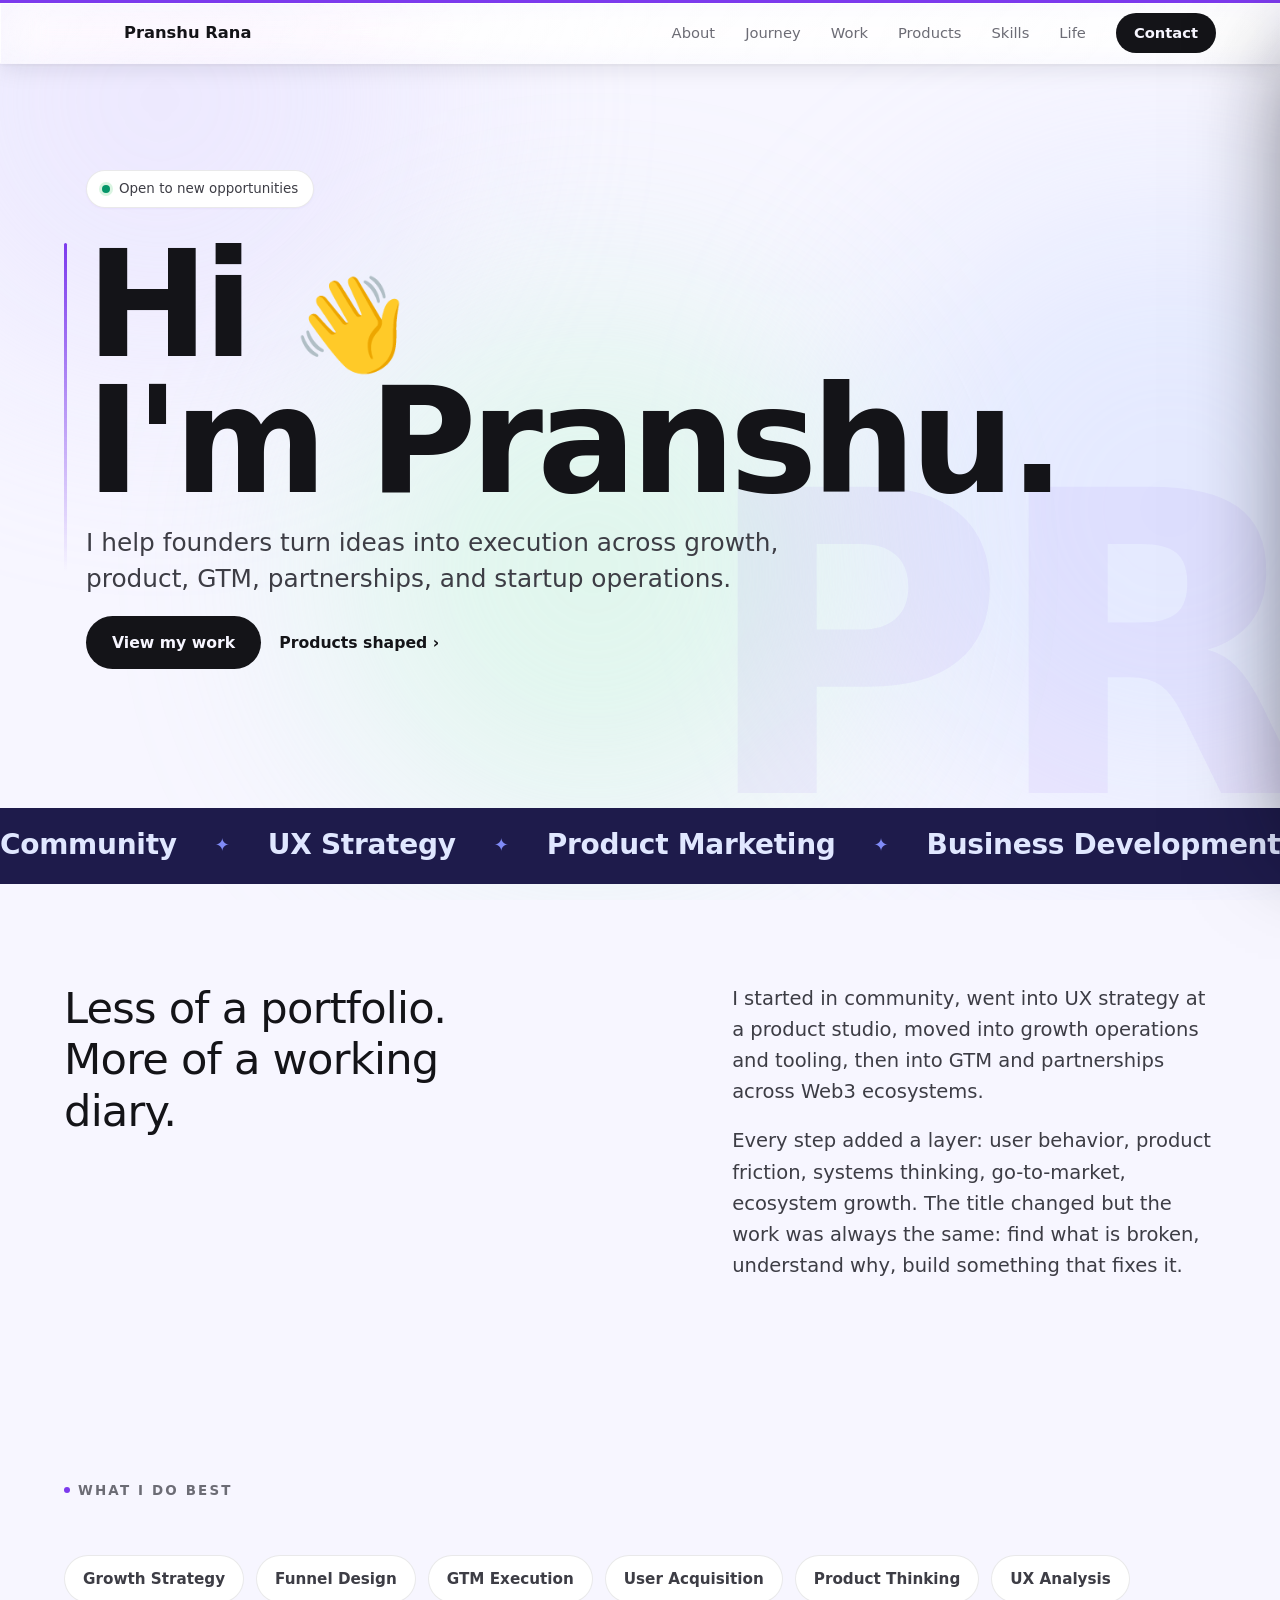
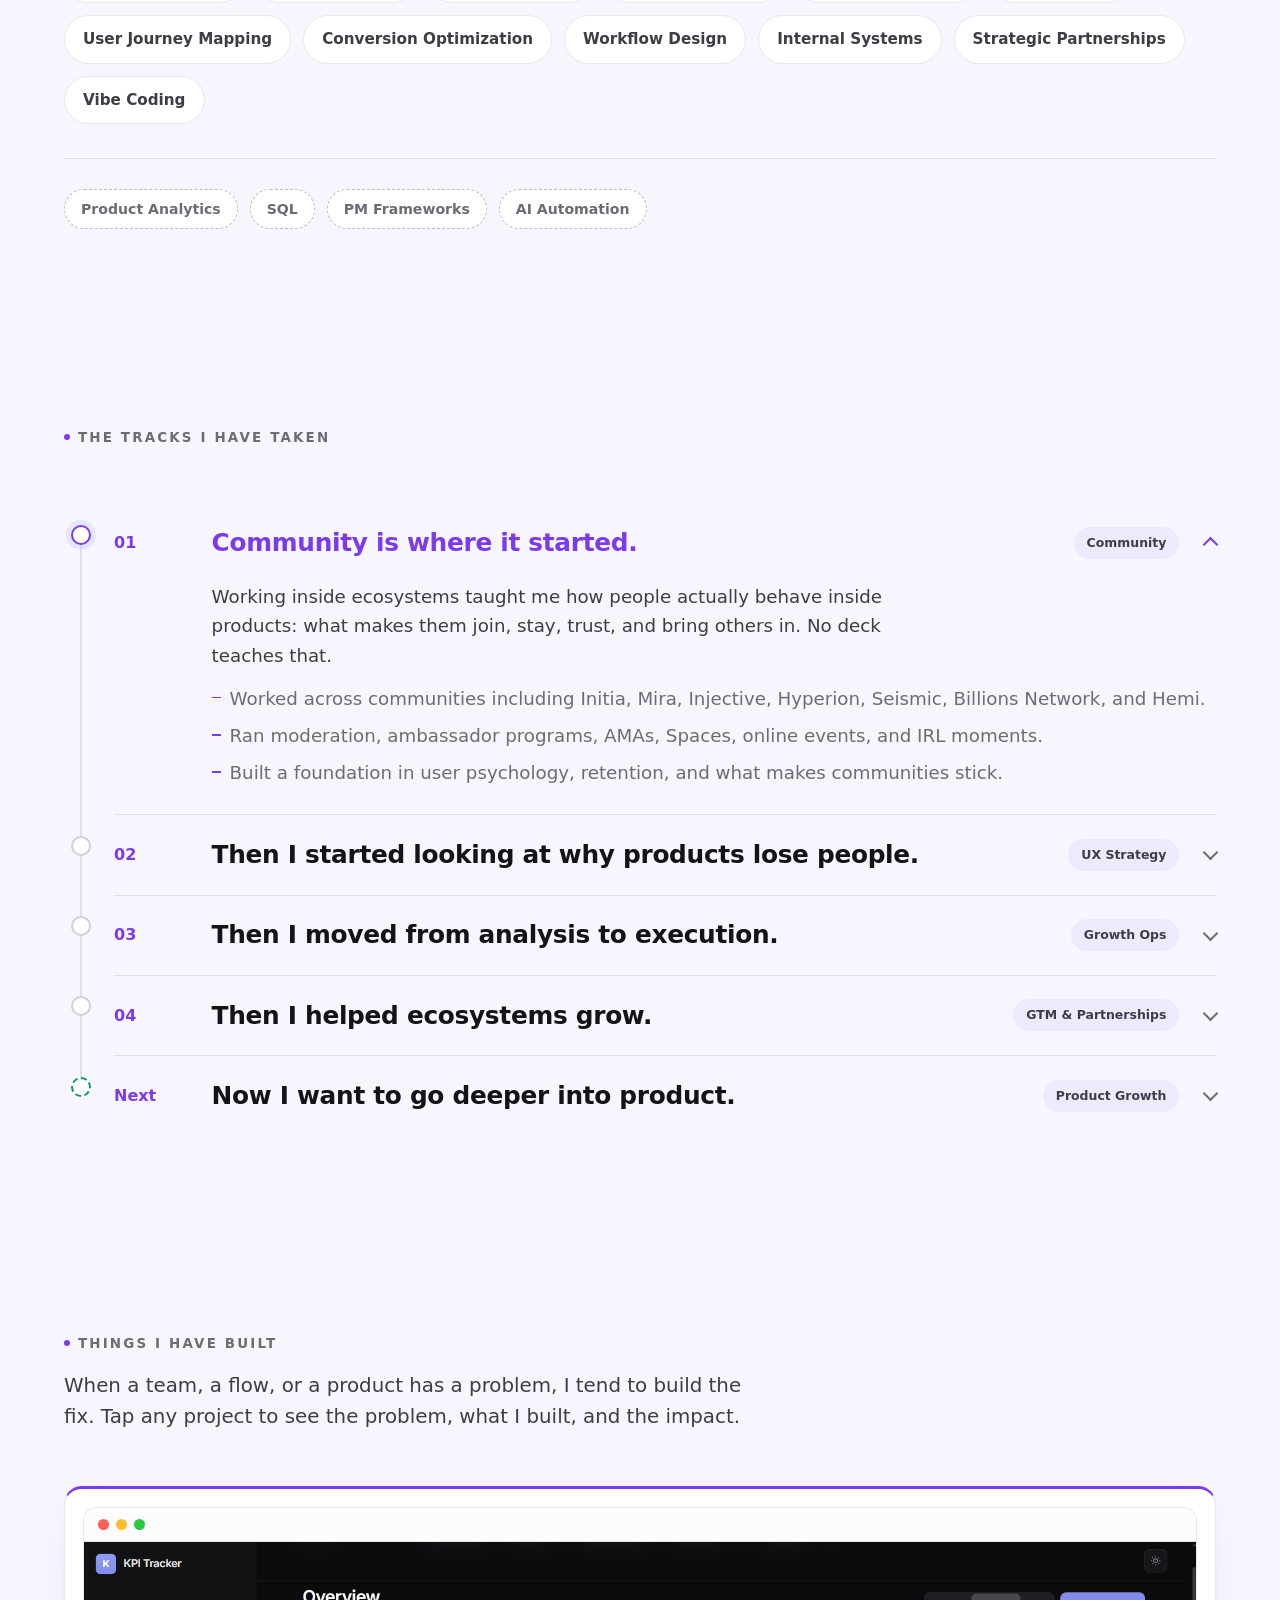
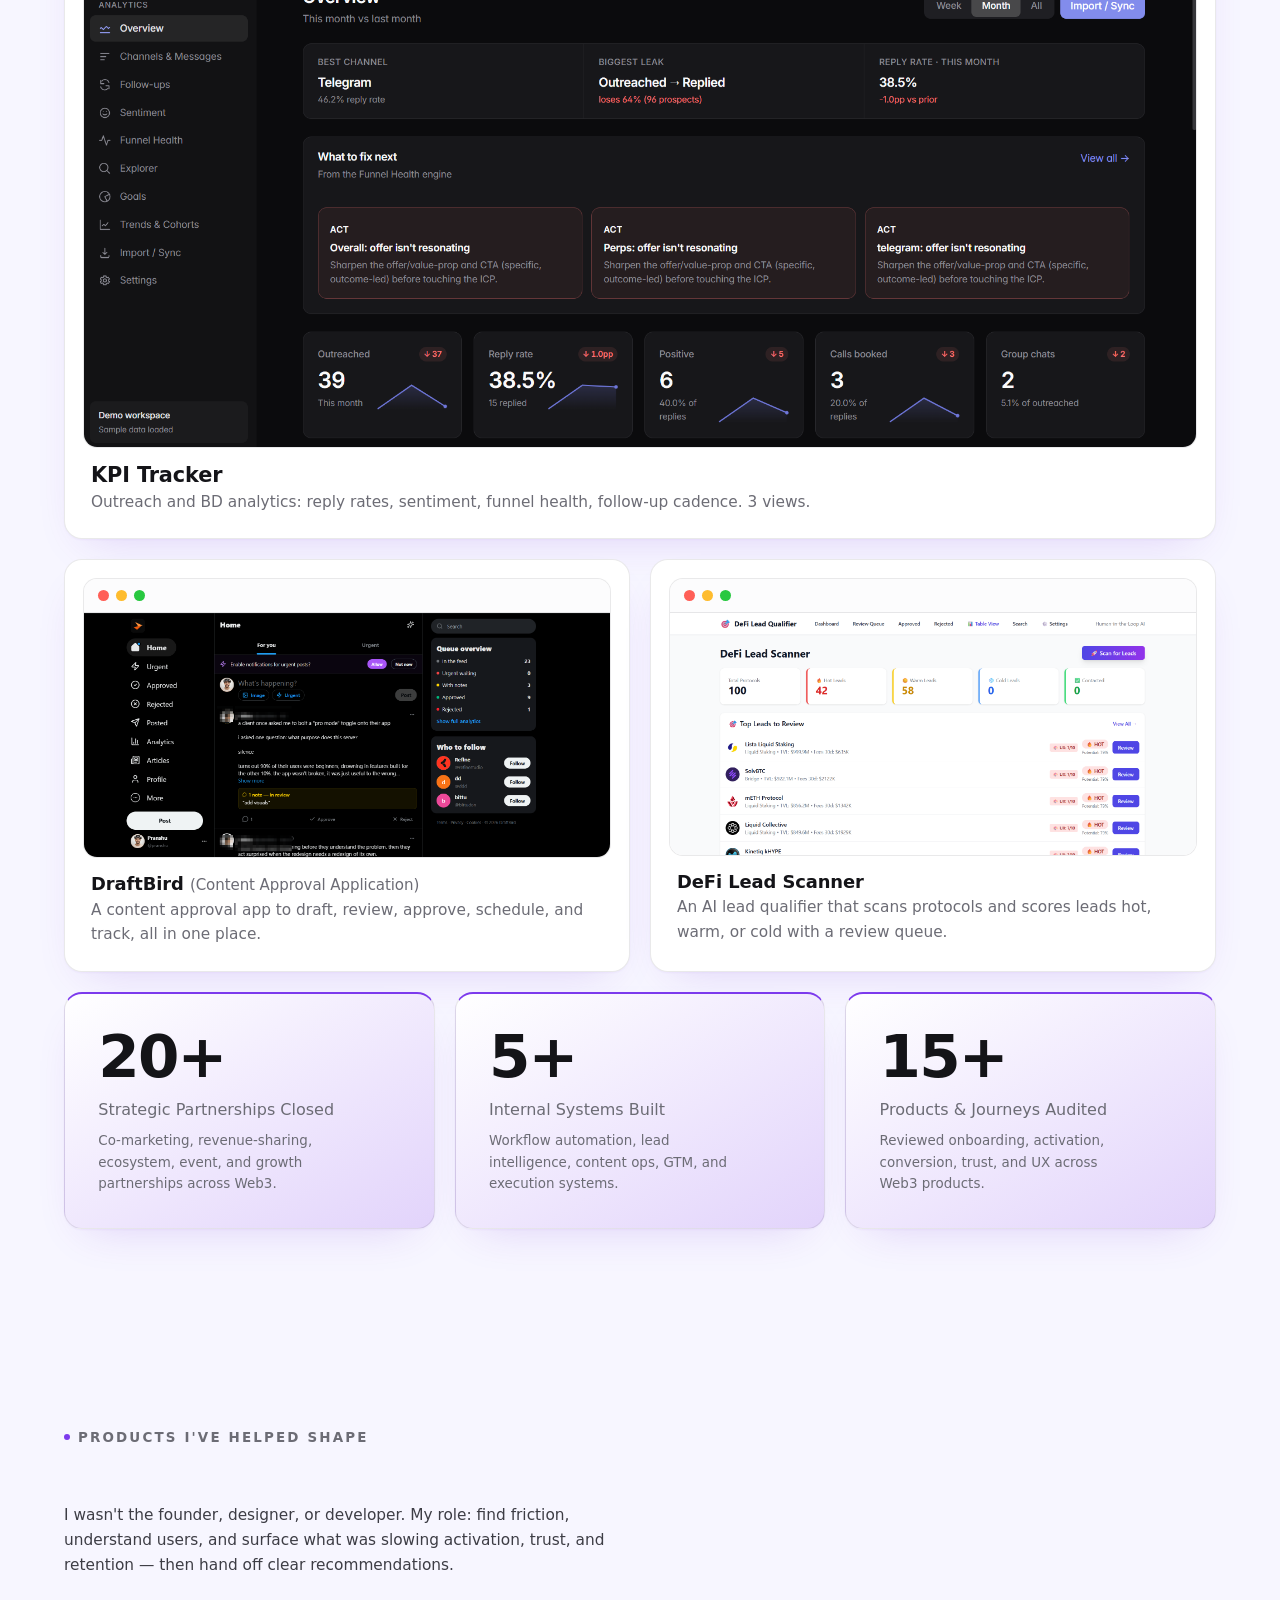
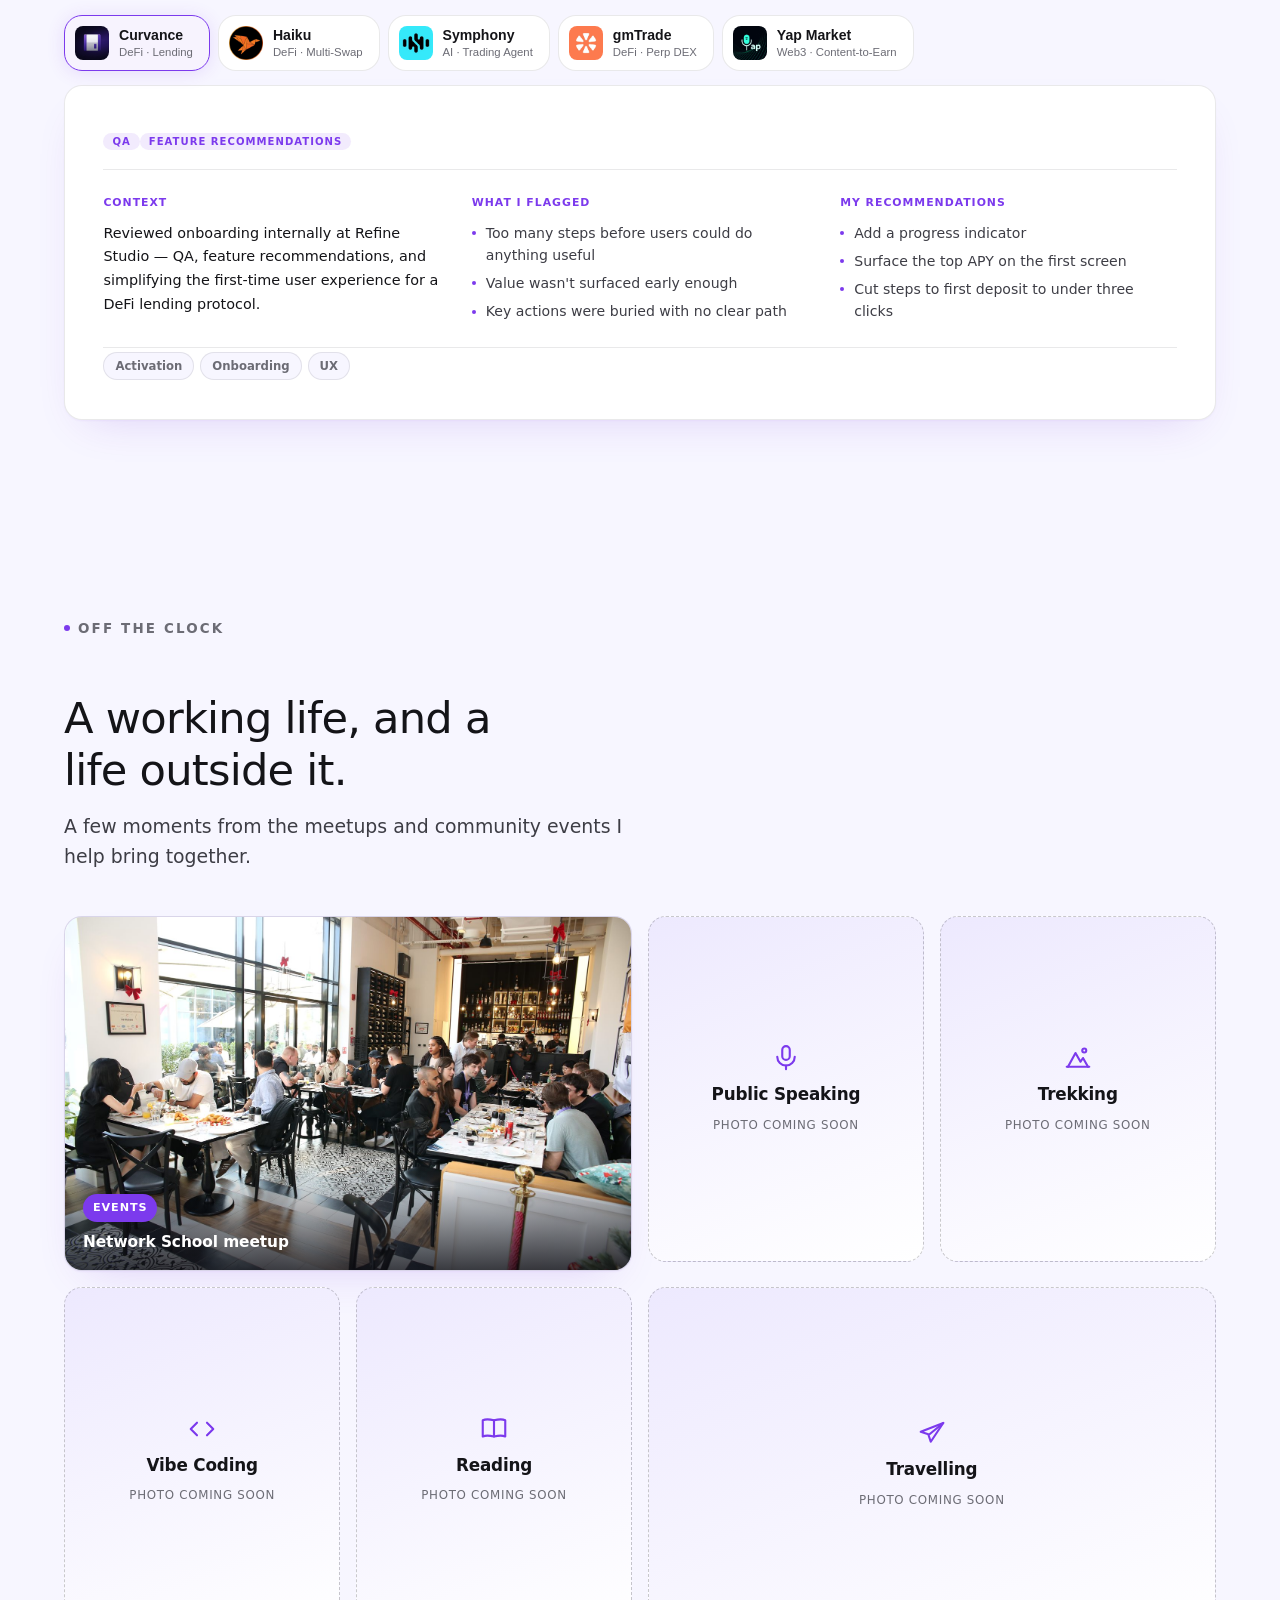
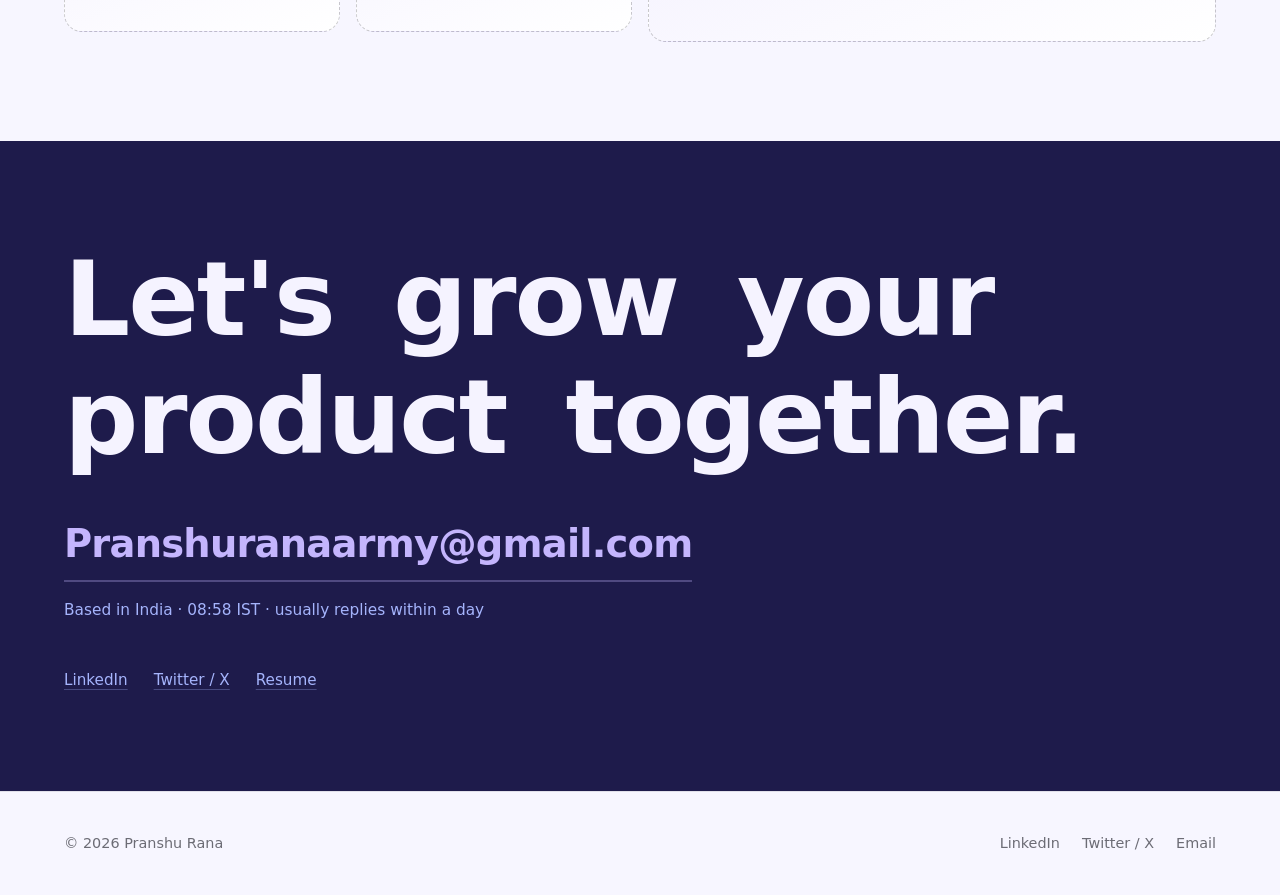
==== index.html @ e207841c "Mobile accordion + dark theme default + hero alignment fix - Single-scroll page: all sections (skill" ====
<!doctype html>
<html lang="en" data-theme="sonnet">
  <head>
    <meta charset="UTF-8" />
    <meta name="viewport" content="width=device-width, initial-scale=1.0" />
    <title>Pranshu Rana · Growth, Product & GTM</title>
    <meta
      name="description"
      content="A working diary of Pranshu Rana, across community, UX strategy, product marketing, business development, partnerships, growth operations, and product growth."
    />

    <!-- browser-tab icon (logo monogram) -->
    <link rel="icon" type="image/svg+xml" href="favicon.svg" />
    <link rel="apple-touch-icon" href="favicon.svg" />

    <!-- link / social preview -->
    <meta property="og:type" content="website" />
    <meta property="og:title" content="Pranshu Rana · Growth, Product & GTM" />
    <meta
      property="og:description"
      content="I help Web3 ecosystems and founders grow through community, partnerships, business development, and content."
    />
    <meta property="og:image" content="og.png" />
    <meta name="twitter:card" content="summary_large_image" />
    <meta name="twitter:title" content="Pranshu Rana · Growth, Product & GTM" />
    <meta
      name="twitter:description"
      content="Growth, product and GTM. Community, partnerships, business development, and content."
    />
    <meta name="twitter:image" content="og.png" />

    <link
      href="https://api.fontshare.com/v2/css?f[]=clash-display@600,700&f[]=satoshi@400,500,700&display=swap"
      rel="stylesheet"
    />
    <link rel="stylesheet" href="styles.css" />
  </head>
  <body>

    <div class="bg" aria-hidden="true">
      <span class="bg__blob bg__blob--1"></span>
      <span class="bg__blob bg__blob--2"></span>
      <span class="bg__blob bg__blob--3"></span>
    </div>

    <header class="nav" id="nav">
      <div class="wrap nav__inner">
        <a href="#top" class="nav__brand">Pranshu Rana</a>
        <nav class="nav__links">
          <a href="javascript:void(0)" id="aboutOpen" class="nav__about">About</a>
          <a href="#journey">Journey</a>
          <a href="#work">Work</a>
          <a href="#products">Products</a>
          <a href="#skills">Skills</a>
          <a href="#life">Life</a>
          <a href="#contact" class="nav__cta">Contact</a>
        </nav>
      </div>
    </header>

    <main id="top">
      <!-- first screen: hero + role marquee, sized so the marquee lands on the
           bottom edge of the viewport; it scrolls up with the page after that -->
      <div class="firstview">
        <section class="hero">
        <!-- Full-bleed banner: starts under the nav and fades out before the
             headline so "Hi / I'm Pranshu." sits clean on the page.
             Swap the src for your own (images/banner.jpg). -->
        <div class="hero__banner reveal">
          <img
            src="minimal_style_landscape_design_1407.jpg"
            alt=""
            onerror="this.style.display='none'"
          />
        </div>

        <div class="wrap hero__body">
          <div class="hero__main">
            <span class="status hero__status"
              ><span class="status__dot"></span>Open to new opportunities</span
            >
            <h1 class="hero__title">
              Hi <span class="wave" aria-hidden="true">&#128075;</span><br />I'm<span
                class="hero__name"
                >Pranshu.</span
              >
            </h1>
            <p class="hero__lead">
              I help founders turn ideas into execution across growth, product,
              GTM, partnerships, and startup operations.
            </p>
            <div class="hero__cta">
              <a href="#work" class="btn">View my work</a>
              <a href="#products" class="link">Products shaped ›</a>
            </div>
          </div>
        </div>
      </section>

      <div class="marquee" aria-hidden="true">
        <div class="marquee__track">
          <span>Community</span><b>✦</b><span>UX Strategy</span><b>✦</b><span>Product Marketing</span><b>✦</b><span>Business Development</span><b>✦</b><span>Partnerships</span><b>✦</b><span>Growth Ops</span><b>✦</b><span>Product Growth</span><b>✦</b>
          <span>Community</span><b>✦</b><span>UX Strategy</span><b>✦</b><span>Product Marketing</span><b>✦</b><span>Business Development</span><b>✦</b><span>Partnerships</span><b>✦</b><span>Growth Ops</span><b>✦</b><span>Product Growth</span><b>✦</b>
        </div>
      </div>
      </div>
      <!-- /firstview -->

      <section class="section">
        <div class="wrap about">
          <h2 class="about__big">Less of a portfolio. More of a working diary.</h2>
          <div class="about__text">
            <p>
              I started in community, went into UX strategy at a product
              studio, moved into growth operations and tooling, then into GTM
              and partnerships across Web3 ecosystems.
            </p>
            <p>
              Every step added a layer: user behavior, product friction,
              systems thinking, go-to-market, ecosystem growth. The title
              changed but the work was always the same: find what is broken,
              understand why, build something that fixes it.
            </p>
          </div>
        </div>
      </section>

      <section class="section mob-accordion" id="skills">
        <div class="wrap">
          <div class="mob-accordion__head">
            <p class="sec-title">What I do best</p>
            <span class="mob-chev" aria-hidden="true">+</span>
          </div>
          <div class="mob-accordion__body">
            <div class="cap__body">
              <ul class="chips-row">
                <li>Growth Strategy</li><li>Funnel Design</li><li>GTM Execution</li>
                <li>User Acquisition</li><li>Product Thinking</li><li>UX Analysis</li>
                <li>User Journey Mapping</li><li>Conversion Optimization</li>
                <li>Workflow Design</li><li>Internal Systems</li>
                <li>Strategic Partnerships</li><li>Vibe Coding</li>
              </ul>
              <div class="logos" aria-label="Currently learning">
                <span>Product Analytics</span><span>SQL</span>
                <span>PM Frameworks</span><span>AI Automation</span>
              </div>
            </div>
          </div>
        </div>
      </section>

      <section class="section mob-accordion" id="journey">
        <div class="wrap">
          <div class="mob-accordion__head">
            <p class="sec-title">The tracks I have taken</p>
            <span class="mob-chev" aria-hidden="true">+</span>
          </div>
          <div class="mob-accordion__body">
            <div class="roadmap">
              <details class="track" open>
                <summary class="track__head">
                  <span class="track__era">01</span>
                  <span class="track__title">Community is where it started.</span>
                  <span class="track__tag">Community</span>
                  <span class="track__chev" aria-hidden="true"></span>
                </summary>
                <div class="track__detail">
                  <p>Working inside ecosystems taught me how people actually behave inside products: what makes them join, stay, trust, and bring others in. No deck teaches that.</p>
                  <ul>
                    <li>Worked across communities including Initia, Mira, Injective, Hyperion, Seismic, Billions Network, and Hemi.</li>
                    <li>Ran moderation, ambassador programs, AMAs, Spaces, online events, and IRL moments.</li>
                    <li>Built a foundation in user psychology, retention, and what makes communities stick.</li>
                  </ul>
                </div>
              </details>
              <details class="track">
                <summary class="track__head">
                  <span class="track__era">02</span>
                  <span class="track__title">Then I started looking at why products lose people.</span>
                  <span class="track__tag">UX Strategy</span>
                  <span class="track__chev" aria-hidden="true"></span>
                </summary>
                <div class="track__detail">
                  <p>At Refine Studio, I worked as a UX Strategist embedded in client products. My job was to find the invisible friction that slows growth before anyone names it.</p>
                  <ul>
                    <li>Ran UX audits, user journey analysis, onboarding reviews, and conversion path analysis across client products.</li>
                    <li>Projects included Curvance, Haiku, Symphony, and gmTrade.</li>
                    <li>Delivered feature recommendations, flow improvements, and activation fixes grounded in user behavior, not assumptions.</li>
                  </ul>
                </div>
              </details>
              <details class="track">
                <summary class="track__head">
                  <span class="track__era">03</span>
                  <span class="track__title">Then I moved from analysis to execution.</span>
                  <span class="track__tag">Growth Ops</span>
                  <span class="track__chev" aria-hidden="true"></span>
                </summary>
                <div class="track__detail">
                  <p>I transitioned into a Growth Operator role at Refine Studio, working directly with founders to build systems and move faster.</p>
                  <ul>
                    <li>Built GTM strategies, sales funnels, workflow systems, and internal tooling for multiple products.</li>
                    <li>Built a Content Approval Platform that reduced founder content review from daily to roughly weekly.</li>
                    <li>Built an AI Lead Scouting Tool that reduced manual research effort by 70 to 80%.</li>
                  </ul>
                </div>
              </details>
              <details class="track">
                <summary class="track__head">
                  <span class="track__era">04</span>
                  <span class="track__title">Then I helped ecosystems grow.</span>
                  <span class="track__tag">GTM &amp; Partnerships</span>
                  <span class="track__chev" aria-hidden="true"></span>
                </summary>
                <div class="track__detail">
                  <p>At Yap Market, I worked across partnerships, GTM, campaigns, and ecosystem growth, sitting between the strategy and the teams executing it.</p>
                  <ul>
                    <li>Closed 15+ strategic partnerships and organized a Network School collaboration in Dubai.</li>
                    <li>Supported Hemi Network, Income RWA, EmbueFi on GTM, launch positioning, and acquisition strategy.</li>
                  </ul>
                </div>
              </details>
              <details class="track track--next">
                <summary class="track__head">
                  <span class="track__era">Next</span>
                  <span class="track__title">Now I want to go deeper into product.</span>
                  <span class="track__tag">Product Growth</span>
                  <span class="track__chev" aria-hidden="true"></span>
                </summary>
                <div class="track__detail">
                  <p>The through-line across every role has been the same: find the problem, understand the user, build the fix, measure what moved. That is product thinking. I have been doing it without the title.</p>
                  <ul>
                    <li>Looking for a product growth, product marketing, or startup operator role where execution depth matters more than job title history.</li>
                    <li>Currently sharpening product analytics, SQL, PM frameworks, and AI-powered automation.</li>
                  </ul>
                </div>
              </details>
            </div>
          </div>
        </div>
      </section>

      <section class="section mob-accordion" id="work">
        <div class="wrap">
          <div class="mob-accordion__head">
            <p class="sec-title">Things I have built</p>
            <span class="mob-chev" aria-hidden="true">+</span>
          </div>
          <div class="mob-accordion__body">
            <p class="work-intro">When a team, a flow, or a product has a problem, I tend to build the fix. Tap any project to see the problem, what I built, and the impact.</p>
            <div class="bento">
              <article class="tile tile--feature js-proj"
                data-tag="Analytics"
                data-title="KPI Tracker, outreach and BD analytics"
                data-problem="BD was spread across Telegram, X, email, and calls with no single source of truth, so the team could not tell which channels were working or where deals were quietly leaking."
                data-build="I built a dashboard that pulls outreach, reply rates, sentiment, funnel health, and a follow-up cadence calendar into one place, split across Overview, Follow-ups, and Channels & Messages."
                data-impact="The team could open it and instantly see the best channel, the biggest leak in the funnel, and exactly who to follow up with that day. It turned guesswork into clear decisions."
                data-imgs="KPI%20Tracker.png|KPI%20Page%202.png|KPI%20Page%203.png">
                <div class="window"><div class="window__bar"><i></i><i></i><i></i></div>
                  <div class="window__shot"><img src="KPI%20Tracker.png" alt="KPI Tracker dashboard" loading="lazy" /></div>
                </div>
                <div class="tile__cap"><h3>KPI Tracker</h3><p>Outreach and BD analytics: reply rates, sentiment, funnel health, follow-up cadence. 3 views.</p></div>
              </article>
              <article class="tile tile--proj js-proj"
                data-tag="Content Ops"
                data-title="DraftBird (Content Approval Application)"
                data-problem="Content kept shipping late. Every post needed a founder's sign-off, and approvals were scattered across DMs and spreadsheets, so things slipped through the cracks."
                data-build="I built a content approval app that brings drafting, urgent flags, review, approvals, scheduling, and analytics into one shared queue."
                data-impact="Getting content reviewed, aligned, and synced dropped from an hour-plus daily to roughly an hour a week. Same approvals, a fraction of the time."
                data-imgs="draftbird.png">
                <div class="window"><div class="window__bar"><i></i><i></i><i></i></div>
                  <div class="window__shot"><img src="draftbird.png" alt="DraftBird content approval application" loading="lazy" /></div>
                </div>
                <div class="tile__cap"><h3>DraftBird <span class="proj__note">(Content Approval Application)</span></h3><p>A content approval app to draft, review, approve, schedule, and track, all in one place.</p></div>
              </article>
              <article class="tile tile--proj js-proj"
                data-tag="AI Tooling"
                data-title="DeFi Lead Scanner, an AI lead qualifier"
                data-problem="Qualifying which protocols to approach took the team hours of manual research every week, and a lot of outreach still went to poor-fit leads."
                data-build="I built a human-in-the-loop AI tool that scans DeFi protocols and scores each lead hot, warm, or cold by TVL, fees, and fit, then routes them to a review queue where a person makes the final call."
                data-impact="Manual research work dropped by about 70 to 80%, and overall daily outreach effort came down by around 30%. The team stopped digging and spent its time only on leads that actually fit."
                data-imgs="Lead%20Scaner.png">
                <div class="window"><div class="window__bar"><i></i><i></i><i></i></div>
                  <div class="window__shot"><img src="Lead%20Scaner.png" alt="DeFi Lead Scanner" loading="lazy" /></div>
                </div>
                <div class="tile__cap"><h3>DeFi Lead Scanner</h3><p>An AI lead qualifier that scans protocols and scores leads hot, warm, or cold with a review queue.</p></div>
              </article>
              <article class="tile tile--stat">
                <span class="tile__num">20+</span><span class="tile__label">Strategic Partnerships Closed</span>
                <span class="tile__desc">Co-marketing, revenue-sharing, ecosystem, event, and growth partnerships across Web3.</span>
              </article>
              <article class="tile tile--stat">
                <span class="tile__num">5+</span><span class="tile__label">Internal Systems Built</span>
                <span class="tile__desc">Workflow automation, lead intelligence, content ops, GTM, and execution systems.</span>
              </article>
              <article class="tile tile--stat">
                <span class="tile__num">15+</span><span class="tile__label">Products &amp; Journeys Audited</span>
                <span class="tile__desc">Reviewed onboarding, activation, conversion, trust, and UX across Web3 products.</span>
              </article>
            </div>
          </div>
        </div>
      </section>

      <section class="section mob-accordion" id="products">
        <div class="wrap">
          <div class="mob-accordion__head">
            <p class="sec-title">Products I've helped shape</p>
            <span class="mob-chev" aria-hidden="true">+</span>
          </div>
          <div class="mob-accordion__body">
            <p class="prod-hd__sub">I wasn't the founder, designer, or developer. My role: find friction, understand users, and surface what was slowing activation, trust, and retention — then hand off clear recommendations.</p>
            <div class="prod-tabs" id="prod-tabs">
              <button class="prod-tab is-active" type="button" data-idx="0"><img class="prod-tab__logo" src="images/logo-curvance.jpg" alt=""><div class="prod-tab__info"><span class="prod-tab__name">Curvance</span><span class="prod-tab__cat">DeFi · Lending</span></div></button>
              <button class="prod-tab" type="button" data-idx="1"><img class="prod-tab__logo" src="images/logo-haiku.jpg" alt=""><div class="prod-tab__info"><span class="prod-tab__name">Haiku</span><span class="prod-tab__cat">DeFi · Multi-Swap</span></div></button>
              <button class="prod-tab" type="button" data-idx="2"><img class="prod-tab__logo" src="images/logo-symphony.jpg" alt=""><div class="prod-tab__info"><span class="prod-tab__name">Symphony</span><span class="prod-tab__cat">AI · Trading Agent</span></div></button>
              <button class="prod-tab" type="button" data-idx="3"><img class="prod-tab__logo" src="images/logo-gmtrade.jpg" alt=""><div class="prod-tab__info"><span class="prod-tab__name">gmTrade</span><span class="prod-tab__cat">DeFi · Perp DEX</span></div></button>
              <button class="prod-tab" type="button" data-idx="4"><img class="prod-tab__logo" src="images/logo-yap.jpg" alt=""><div class="prod-tab__info"><span class="prod-tab__name">Yap Market</span><span class="prod-tab__cat">Web3 · Content-to-Earn</span></div></button>
            </div>
            <div class="prod-body" id="prod-body">
              <div class="prod-panel is-active" data-idx="0">
                <div class="prod-panel__hd"><div class="prod-roles"><span class="proj-role">QA</span><span class="proj-role">Feature Recommendations</span></div></div>
                <div class="prod-cols">
                  <div class="exp-blk"><span class="exp-blk__label">Context</span><p class="exp-blk__text">Reviewed onboarding internally at Refine Studio — QA, feature recommendations, and simplifying the first-time user experience for a DeFi lending protocol.</p></div>
                  <div class="exp-blk"><span class="exp-blk__label">What I flagged</span><ul class="exp-blk__list"><li>Too many steps before users could do anything useful</li><li>Value wasn't surfaced early enough</li><li>Key actions were buried with no clear path</li></ul></div>
                  <div class="exp-blk"><span class="exp-blk__label">My Recommendations</span><ul class="exp-blk__list"><li>Add a progress indicator</li><li>Surface the top APY on the first screen</li><li>Cut steps to first deposit to under three clicks</li></ul></div>
                </div>
                <div class="exp-focus"><span class="exp-tag">Activation</span><span class="exp-tag">Onboarding</span><span class="exp-tag">UX</span></div>
              </div>
              <div class="prod-panel" data-idx="1">
                <div class="prod-panel__hd"><div class="prod-roles"><span class="proj-role">UX Strategy</span><span class="proj-role">Usability Review</span></div></div>
                <div class="prod-cols">
                  <div class="exp-blk"><span class="exp-blk__label">Context</span><p class="exp-blk__text">Reviewed the multi-asset swap interface — focused on the first-use experience and where new users were getting lost.</p></div>
                  <div class="exp-blk"><span class="exp-blk__label">What I flagged</span><ul class="exp-blk__list"><li>No obvious starting point — interface assumed familiarity users didn't have</li><li>Users had to figure out the UX pattern before seeing any value</li></ul></div>
                  <div class="exp-blk"><span class="exp-blk__label">My Recommendations</span><ul class="exp-blk__list"><li>A "Start your first swap" guided wizard for first-timers</li><li>Show expected output before users confirm</li><li>Surface 3–5 popular trading pairs upfront</li></ul></div>
                </div>
                <div class="exp-focus"><span class="exp-tag">First-Use UX</span><span class="exp-tag">Education</span><span class="exp-tag">Activation</span></div>
              </div>
              <div class="prod-panel" data-idx="2">
                <div class="prod-panel__hd"><div class="prod-roles"><span class="proj-role">Trust Design</span><span class="proj-role">Product Strategy</span></div></div>
                <div class="prod-cols">
                  <div class="exp-blk"><span class="exp-blk__label">Context</span><p class="exp-blk__text">Reviewed trust signals for an AI agent that autonomously trades on your behalf — a product where trust is the entire conversion problem.</p></div>
                  <div class="exp-blk"><span class="exp-blk__label">What I flagged</span><ul class="exp-blk__list"><li>Users had zero visibility into what the AI was doing or why</li><li>No way to audit past decisions</li></ul></div>
                  <div class="exp-blk"><span class="exp-blk__label">My Recommendations</span><ul class="exp-blk__list"><li>Add a decision log with a one-line "why" per trade</li><li>Let users set a risk cap visibly</li><li>Show live position rationale in plain language</li></ul></div>
                </div>
                <div class="exp-focus"><span class="exp-tag">Trust</span><span class="exp-tag">AI Products</span><span class="exp-tag">Transparency</span></div>
              </div>
              <div class="prod-panel" data-idx="3">
                <div class="prod-panel__hd"><div class="prod-roles"><span class="proj-role">UX Benchmarking</span><span class="proj-role">Mobile UX</span></div></div>
                <div class="prod-cols">
                  <div class="exp-blk"><span class="exp-blk__label">Context</span><p class="exp-blk__text">Benchmarked their perpetual DEX against dYdX and Hyperliquid — identifying where the experience gap was largest.</p></div>
                  <div class="exp-blk"><span class="exp-blk__label">What I flagged</span><ul class="exp-blk__list"><li>Experience gaps vs. dYdX and Hyperliquid were easy to spot</li><li>Mobile friction points top competitors had already solved</li></ul></div>
                  <div class="exp-blk"><span class="exp-blk__label">My Recommendations</span><ul class="exp-blk__list"><li>Reduce open-position flow to two taps on mobile</li><li>Add a quick-close button on the position card</li></ul></div>
                </div>
                <div class="exp-focus"><span class="exp-tag">Trading UX</span><span class="exp-tag">Mobile UX</span><span class="exp-tag">Benchmarking</span></div>
              </div>
              <div class="prod-panel" data-idx="4">
                <div class="prod-panel__hd"><div class="prod-roles"><span class="proj-role">Product Growth</span><span class="proj-role">Onboarding Strategy</span></div></div>
                <div class="prod-cols">
                  <div class="exp-blk"><span class="exp-blk__label">Context</span><p class="exp-blk__text">Worked inside the platform on growth and onboarding strategy — focused on activation, retention, and making the earn loop clear enough to drive repeat participation.</p></div>
                  <div class="exp-blk"><span class="exp-blk__label">What I flagged</span><ul class="exp-blk__list"><li>Core value loop wasn't clear on first visit</li><li>Active campaigns were buried, first participation required too much effort</li></ul></div>
                  <div class="exp-blk"><span class="exp-blk__label">My Recommendations</span><ul class="exp-blk__list"><li>A guided "your first campaign" flow in under 2 minutes</li><li>Surface active campaigns on the home screen</li><li>Add a streak mechanic to create a reason to return</li></ul></div>
                </div>
                <div class="exp-focus"><span class="exp-tag">Onboarding</span><span class="exp-tag">Activation</span><span class="exp-tag">Retention</span></div>
              </div>
            </div>
          </div>
        </div>
      </section>

      <!-- skills moved above journey — see earlier in file -->

      <section class="section mob-accordion" id="life">
        <div class="wrap">
          <div class="mob-accordion__head">
            <p class="sec-title">Off the clock</p>
            <span class="mob-chev" aria-hidden="true">+</span>
          </div>
          <div class="mob-accordion__body">
          <div class="life">
            <h2 class="life__head">A working life, and a life outside it.</h2>
            <p class="life__sub">
              A few moments from the meetups and community events I help bring
              together.
            </p>
          </div>
          <div class="gallery">

            <figure
              class="gcard gcard--wide"
              data-tag="Events"
              data-title="Network School community meetup"
              data-desc="A Network School Breakpoint Week meetup I helped bring together, from sorting the venue and the run of show to making sure the room actually buzzed."
              data-imgs="images/life-venue.jpg|images/life-ns.jpg|images/life-cap.jpg"
            >
              <img
                src="images/life-venue.jpg"
                alt="Network School community meetup"
                loading="lazy"
              />
              <figcaption>
                <span class="gcard__tag">Events</span>Network School meetup
              </figcaption>
            </figure>

            <figure class="gcard gcard--ph" aria-label="Public speaking, photo coming soon">
              <div class="ph">
                <svg class="ph__icon" viewBox="0 0 24 24" fill="none" stroke="currentColor" stroke-width="1.7" stroke-linecap="round" stroke-linejoin="round" aria-hidden="true">
                  <rect x="9" y="2.5" width="6" height="11" rx="3" />
                  <path d="M5 11a7 7 0 0 0 14 0" />
                  <path d="M12 18v3" />
                </svg>
                <span class="ph__label">Public Speaking</span>
                <span class="ph__hint">Photo coming soon</span>
              </div>
            </figure>

            <figure class="gcard gcard--ph" aria-label="Trekking, photo coming soon">
              <div class="ph">
                <svg class="ph__icon" viewBox="0 0 24 24" fill="none" stroke="currentColor" stroke-width="1.7" stroke-linecap="round" stroke-linejoin="round" aria-hidden="true">
                  <path d="M3 19h18" />
                  <path d="M4 19l6-11 4 7 2-3 4 7" />
                  <circle cx="17" cy="6" r="1.6" />
                </svg>
                <span class="ph__label">Trekking</span>
                <span class="ph__hint">Photo coming soon</span>
              </div>
            </figure>

            <figure class="gcard gcard--ph" aria-label="Vibe coding, photo coming soon">
              <div class="ph">
                <svg class="ph__icon" viewBox="0 0 24 24" fill="none" stroke="currentColor" stroke-width="1.7" stroke-linecap="round" stroke-linejoin="round" aria-hidden="true">
                  <path d="M8 7l-5 5 5 5" />
                  <path d="M16 7l5 5-5 5" />
                </svg>
                <span class="ph__label">Vibe Coding</span>
                <span class="ph__hint">Photo coming soon</span>
              </div>
            </figure>

            <figure class="gcard gcard--ph" aria-label="Reading, photo coming soon">
              <div class="ph">
                <svg class="ph__icon" viewBox="0 0 24 24" fill="none" stroke="currentColor" stroke-width="1.7" stroke-linecap="round" stroke-linejoin="round" aria-hidden="true">
                  <path d="M3 5s3-1.4 9 0c6-1.4 9 0 9 0v13s-3-1.4-9 0c-6-1.4-9 0-9 0z" />
                  <path d="M12 5v13" />
                </svg>
                <span class="ph__label">Reading</span>
                <span class="ph__hint">Photo coming soon</span>
              </div>
            </figure>

            <figure class="gcard gcard--wide gcard--ph" aria-label="Travelling, photo coming soon">
              <div class="ph">
                <svg class="ph__icon" viewBox="0 0 24 24" fill="none" stroke="currentColor" stroke-width="1.7" stroke-linecap="round" stroke-linejoin="round" aria-hidden="true">
                  <path d="M21 4L3 11l6 2 2 6z" />
                  <path d="M21 4l-11 9" />
                </svg>
                <span class="ph__label">Travelling</span>
                <span class="ph__hint">Photo coming soon</span>
              </div>
            </figure>
          </div>
          </div><!-- /mob-accordion__body -->
        </div>
      </section>

      <!-- Lightbox popup for the gallery -->
      <div class="lightbox" id="lightbox" aria-hidden="true">
        <div class="lightbox__backdrop" id="lightboxBackdrop"></div>
        <div
          class="lightbox__panel"
          role="dialog"
          aria-modal="true"
          aria-labelledby="lbTitle"
        >
          <button class="lightbox__close" id="lightboxClose" aria-label="Close">
            Close ×
          </button>
          <div class="lightbox__media"><img id="lbImg" src="" alt="" /></div>
          <div class="lightbox__body">
            <span class="lightbox__tag" id="lbTag"></span>
            <h3 class="lightbox__title" id="lbTitle"></h3>
            <div class="lightbox__sections" id="lbSections"></div>
            <p class="lightbox__desc" id="lbDesc"></p>
            <div class="lightbox__thumbs" id="lbThumbs"></div>
          </div>
        </div>
      </div>

      <section class="section contact" id="contact">
        <div class="wrap contact__inner">
          <h2 class="contact__title">Let's grow your<br />product together.</h2>
          <a href="mailto:Pranshuranaarmy@gmail.com" class="contact__mail"
            >Pranshuranaarmy@gmail.com</a
          >
          <p class="contact__tz">
            Based in India · <span id="clockTimeFoot">--:--</span> IST · usually
            replies within a day
          </p>
          <div class="contact__links">
            <a
              href="https://www.linkedin.com/in/pranshu-rana-795a961b2/"
              target="_blank"
              rel="noopener"
              >LinkedIn</a
            >
            <a href="https://x.com/pranshu_rana_" target="_blank" rel="noopener"
              >Twitter / X</a
            >
            <a href="#" target="_blank" rel="noopener">Resume</a>
          </div>
        </div>
      </section>
    </main>

    <footer class="foot">
      <div class="wrap foot__inner">
        <span>© 2026 Pranshu Rana</span>
        <nav class="foot__links">
          <a
            href="https://www.linkedin.com/in/pranshu-rana-795a961b2/"
            target="_blank"
            rel="noopener"
            >LinkedIn</a
          >
          <a href="https://x.com/pranshu_rana_" target="_blank" rel="noopener"
            >Twitter / X</a
          >
          <a href="mailto:Pranshuranaarmy@gmail.com">Email</a>
        </nav>
      </div>
    </footer>

    <div class="sheet-backdrop" id="sheetBackdrop"></div>
    <aside class="sheet" id="aboutSheet" aria-hidden="true" aria-label="About Pranshu">
      <button class="sheet__close" id="sheetClose">Close ×</button>
      <div class="sheet__inner">
        <div class="sheet__avatar" aria-hidden="true">PR</div>
        <p class="eyebrow">Outside the work</p>
        <h2 class="sheet__title">What keeps me moving.</h2>
        <p class="sheet__lead">
          I like building things, meeting interesting people, and learning how
          products grow in the real world, not just in decks.
        </p>
        <div class="sheet__grid">
          <div class="sheet__block">
            <h4>Outdoors</h4>
            <p>Trekking, running, traveling, and finding places that make the world feel bigger.</p>
          </div>
          <div class="sheet__block">
            <h4>Curiosity</h4>
            <p>Exploring new technologies, especially AI systems and the way they change how people build.</p>
          </div>
          <div class="sheet__block">
            <h4>Currently learning</h4>
            <p>Product analytics, SQL, product management frameworks, and AI-powered automation systems.</p>
          </div>
        </div>
      </div>
    </aside>

    <!-- Mobile floating pill nav -->
    <nav class="mob-nav" id="mobNav" aria-label="Site navigation">
      <a href="#top" class="mob-nav__item" data-target="top">
        <svg viewBox="0 0 24 24" aria-hidden="true"><path d="M3 9l9-7 9 7v11a2 2 0 0 1-2 2H5a2 2 0 0 1-2-2z"/><polyline points="9 22 9 12 15 12 15 22"/></svg>
        <span>Home</span>
      </a>
      <a href="#work" class="mob-nav__item" data-target="work">
        <svg viewBox="0 0 24 24" aria-hidden="true"><rect x="2" y="7" width="20" height="14" rx="2" ry="2"/><path d="M16 21V5a2 2 0 0 0-2-2h-4a2 2 0 0 0-2 2v16"/></svg>
        <span>Work</span>
      </a>
      <a href="#products" class="mob-nav__item" data-target="products">
        <svg viewBox="0 0 24 24" aria-hidden="true"><polygon points="12 2 15.09 8.26 22 9.27 17 14.14 18.18 21.02 12 17.77 5.82 21.02 7 14.14 2 9.27 8.91 8.26 12 2"/></svg>
        <span>Products</span>
      </a>
      <a href="#skills" class="mob-nav__item" data-target="skills">
        <svg viewBox="0 0 24 24" aria-hidden="true"><polygon points="13 2 3 14 12 14 11 22 21 10 12 10 13 2"/></svg>
        <span>Skills</span>
      </a>
      <a href="#contact" class="mob-nav__item" data-target="contact">
        <svg viewBox="0 0 24 24" aria-hidden="true"><path d="M4 4h16c1.1 0 2 .9 2 2v12c0 1.1-.9 2-2 2H4c-1.1 0-2-.9-2-2V6c0-1.1.9-2 2-2z"/><polyline points="22,6 12,13 2,6"/></svg>
        <span>Contact</span>
      </a>
    </nav>

    <script src="script.js"></script>
  </body>
</html>
---- styles.css ----
/* ============================================================
   Tokens  —  full-bleed, premium type, real spacing
   ============================================================ */
*,
*::before,
*::after {
  box-sizing: border-box;
  margin: 0;
  padding: 0;
}

:root {
  --bg: #fbfbfc;
  --card: #ffffff;
  --ink: #141418;
  --soft: #3d3d45;
  --muted: #6c6c75;
  --line: rgba(20, 20, 30, 0.09);
  --shadow: 0 2px 4px rgba(16, 16, 30, 0.04),
    0 28px 60px -30px rgba(16, 16, 30, 0.26);

  /* themeable accents + surfaces */
  --accent: #5b7cfa;
  --accent-2: #2fbf5b;
  --chip-bg: #f1f1f5;
  --btn-bg: var(--ink);
  --btn-ink: var(--bg);
  --stat-bg: linear-gradient(
    160deg,
    var(--card),
    color-mix(in srgb, var(--card) 84%, var(--accent))
  );
  --card-blur: 0px; /* >0 in glass / scenery themes */
  --bg-image: none; /* set in scenery themes */
  --bg-tint: transparent; /* readability veil over --bg-image */

  /* shape language — themes reshape the whole site, not just recolor it */
  --radius: 24px; /* cards / tiles */
  --radius-sm: 14px; /* windows, small surfaces */
  --radius-pill: 980px; /* buttons, chips, status */
  --border-w: 1px; /* surface border weight */

  --display: "Clash Display", "Satoshi", system-ui, sans-serif;
  --sans: "Satoshi", -apple-system, "Inter", system-ui, sans-serif;

  --wrap: 1320px;
  --pad: clamp(24px, 5vw, 64px);
  --nav-h: 52px; /* sticky nav height; used to size the first screen */
}

/* first screen = hero + marquee, sized so the role strip lands on the bottom
   edge of the viewport on load, then scrolls away with the page */
.firstview {
  display: flex;
  flex-direction: column;
  /* leave a little breathing room below the marquee so its bottom line shows */
  min-height: calc(100svh - var(--nav-h) - 28px);
}
.firstview .marquee {
  margin-top: auto; /* role strip sits on the bottom edge of the first screen */
}
.firstview .hero {
  flex: 1 0 auto; /* hero fills the space above the marquee */
}

html {
  scroll-behavior: smooth;
}

body {
  position: relative;
  background: var(--bg);
  color: var(--ink);
  font-family: var(--sans);
  font-size: clamp(1.02rem, 0.98rem + 0.2vw, 1.15rem);
  line-height: 1.6;
  -webkit-font-smoothing: antialiased;
  text-rendering: optimizeLegibility;
}

h1,
h2,
h3 {
  font-family: var(--display);
  font-weight: 600;
  letter-spacing: -0.025em;
  line-height: 1.06;
}

a {
  color: inherit;
  text-decoration: none;
}

section {
  scroll-margin-top: 80px;
}

/* faded background wash */
.bg {
  position: fixed;
  inset: 0;
  z-index: 0;
  overflow: hidden;
  pointer-events: none;
}
.bg__blob {
  position: absolute;
  border-radius: 50%;
  filter: blur(110px);
  opacity: 0.38;
}
.bg__blob--1 {
  width: 560px;
  height: 560px;
  background: #ffd6c2;
  top: -180px;
  left: -120px;
}
.bg__blob--2 {
  width: 620px;
  height: 620px;
  background: #c9dbff;
  top: 22%;
  right: -200px;
}
.bg__blob--3 {
  width: 520px;
  height: 520px;
  background: #d9f6e3;
  bottom: 8%;
  left: 26%;
}

.nav,
main,
.foot {
  position: relative;
  z-index: 1;
}

.wrap {
  width: 100%;
  max-width: var(--wrap);
  margin-inline: auto;
  padding-inline: var(--pad);
}

.section {
  padding-block: clamp(72px, 11vh, 160px);
}

.sec-title {
  font-family: var(--sans);
  font-size: 0.84rem;
  font-weight: 600;
  letter-spacing: 0.16em;
  text-transform: uppercase;
  color: var(--muted);
  margin-bottom: clamp(40px, 6vh, 64px);
}

/* ============================================================
   Nav
   ============================================================ */
.nav {
  position: sticky;
  top: 0;
  z-index: 50;
  overflow: hidden;

  /* 2. Translucent gradient background — brighter at top-left, thinner at bottom-right */
  background: linear-gradient(
    135deg,
    rgba(255, 255, 255, 0.18) 0%,
    rgba(255, 255, 255, 0.06) 100%
  );

  /* 1. Backdrop blur 20px — distorts content behind without going opaque */
  backdrop-filter: blur(20px) saturate(180%) brightness(1.06);
  -webkit-backdrop-filter: blur(20px) saturate(180%) brightness(1.06);

  /* 3. Bottom border acts as the lower specular edge */
  border-bottom: 1px solid rgba(255, 255, 255, 0.22);

  /* 4. Layered shadows:
        – soft deep outer for floating depth
        – crisp white inset top-left corner mimics thick glass catching light
        – gentle inner glow fills the glass body */
  box-shadow:
    0 4px 24px rgba(16, 16, 30, 0.10),
    0 1px 4px  rgba(16, 16, 30, 0.06),
    inset 1px  1px 0   rgba(255, 255, 255, 0.82),
    inset -1px -1px 0  rgba(255, 255, 255, 0.10),
    inset 0 1px 22px   rgba(255, 255, 255, 0.13);

  transition: background 0.3s ease, box-shadow 0.3s ease, border-color 0.3s ease;
}

/* 5. Fluid sheen — organic light sweep that makes it feel poured, not flat */
.nav::before {
  content: '';
  position: absolute;
  inset: 0;
  background: linear-gradient(
    108deg,
    rgba(255, 255, 255, 0.26) 0%,
    rgba(255, 255, 255, 0.10) 28%,
    transparent 52%,
    rgba(255, 255, 255, 0.05) 82%,
    transparent 100%
  );
  pointer-events: none;
  z-index: 0;
}

.nav__inner {
  position: relative;
  z-index: 1;
}

.nav.is-scrolled {
  background: linear-gradient(
    135deg,
    rgba(255, 255, 255, 0.22) 0%,
    rgba(255, 255, 255, 0.09) 100%
  );
  border-bottom-color: rgba(255, 255, 255, 0.26);
  box-shadow:
    0 6px 32px rgba(16, 16, 30, 0.12),
    0 1px 4px  rgba(16, 16, 30, 0.08),
    inset 1px  1px 0   rgba(255, 255, 255, 0.88),
    inset -1px -1px 0  rgba(255, 255, 255, 0.12),
    inset 0 1px 22px   rgba(255, 255, 255, 0.16);
}
.nav__inner {
  display: flex;
  align-items: center;
  justify-content: space-between;
  padding-block: 10px;
  /* clear the TEMPORARY top-left theme button so it never covers the brand;
     remove this padding-left once the theme switcher is gone */
  padding-left: 124px;
}
.nav__brand {
  font-weight: 600;
  font-size: 1.02rem;
  margin-right: auto; /* push meta + links to the right */
}
.nav__links {
  display: none;
  align-items: center;
  gap: 30px;
  font-size: 0.92rem;
}
.nav__links a {
  color: var(--muted);
  transition: color 0.2s ease;
}
.nav__links a:hover {
  color: var(--ink);
}
.nav__cta {
  color: var(--btn-ink) !important;
  background: var(--btn-bg);
  padding: 8px 18px;
  border-radius: var(--radius-pill);
  font-weight: 600;
}
@media (min-width: 720px) {
  .nav__links {
    display: flex;
  }
}

/* ============================================================
   Hero
   ============================================================ */
.hero {
  padding-block: clamp(26px, 4vh, 52px) clamp(28px, 4.5vh, 60px);
}
.hero__head {
  display: flex;
  align-items: center;
  justify-content: space-between;
  gap: 16px;
  margin-bottom: clamp(8px, 1.4vh, 16px);
}
.eyebrow {
  font-size: 0.84rem;
  font-weight: 600;
  letter-spacing: 0.16em;
  text-transform: uppercase;
  color: var(--muted);
}
.status {
  display: inline-flex;
  align-items: center;
  gap: 9px;
  padding: 7px 15px;
  background: var(--card);
  border: var(--border-w) solid var(--line);
  border-radius: var(--radius-pill);
  font-size: 0.84rem;
  color: var(--soft);
  box-shadow: var(--shadow);
}
.status__dot {
  width: 8px;
  height: 8px;
  border-radius: 50%;
  background: var(--accent-2);
  box-shadow: 0 0 0 3px rgba(47, 191, 91, 0.18);
}
.hero__title {
  font-weight: 700;
  font-size: clamp(3.2rem, 9.5vw, 8rem);
  line-height: 0.92;
  letter-spacing: -0.04em;
}
.hero__row {
  display: grid;
  grid-template-columns: 1fr;
  gap: 22px;
  margin-top: clamp(16px, 2.4vh, 30px);
}
.hero__lead {
  color: var(--soft);
  font-size: clamp(1.15rem, 1rem + 0.7vw, 1.55rem);
  line-height: 1.42;
  max-width: 42ch;
}
.hero__cta {
  display: flex;
  flex-wrap: wrap;
  align-items: center;
  gap: 22px;
}
@media (min-width: 880px) {
  .hero__row {
    grid-template-columns: 1fr auto;
    align-items: end;
    gap: 48px;
  }
}

.btn {
  background: var(--btn-bg);
  color: var(--btn-ink);
  padding: 15px 30px;
  border-radius: var(--radius-pill);
  font-weight: 600;
  font-size: 1rem;
  white-space: nowrap;
  transition:
    transform 0.16s ease,
    opacity 0.2s ease,
    box-shadow 0.2s ease;
}
.btn:hover {
  transform: translateY(-2px);
  opacity: 0.96;
  box-shadow: 0 12px 28px -12px color-mix(in srgb, var(--btn-bg) 70%, transparent);
}
.btn:active {
  transform: translateY(0) scale(0.98);
}
.link {
  color: var(--ink);
  font-weight: 600;
}
.link:hover {
  text-decoration: underline;
  text-underline-offset: 4px;
}

/* ============================================================
   Marquee
   ============================================================ */
.marquee {
  overflow: hidden;
  border-block: 1px solid var(--line);
  padding-block: clamp(11px, 1.6vh, 18px);
}
.marquee__track {
  display: flex;
  align-items: center;
  gap: 38px;
  width: max-content;
  animation: marquee 30s linear infinite;
}
.marquee span {
  font-family: var(--sans);
  font-weight: 600;
  font-size: clamp(1.1rem, 0.95rem + 1.1vw, 1.75rem);
  letter-spacing: -0.01em;
  color: var(--soft);
}
.marquee b {
  color: var(--accent);
  font-size: clamp(1rem, 1.4vw, 1.5rem);
}
@keyframes marquee {
  from {
    transform: translateX(0);
  }
  to {
    transform: translateX(-50%);
  }
}
.marquee:hover .marquee__track {
  animation-play-state: paused;
}

/* ============================================================
   About
   ============================================================ */
.about {
  display: grid;
  grid-template-columns: 1fr;
  gap: 32px;
}
.about__big {
  font-family: var(--sans);
  font-weight: 500;
  font-size: clamp(1.7rem, 1.2rem + 2.2vw, 2.7rem);
  line-height: 1.2;
  letter-spacing: -0.018em;
  max-width: 18ch;
}
.about__text {
  display: grid;
  gap: 18px;
  color: var(--soft);
  font-size: clamp(1.05rem, 1rem + 0.4vw, 1.22rem);
  max-width: 48ch;
}
@media (min-width: 880px) {
  .about {
    grid-template-columns: 1.1fr 0.9fr;
    gap: clamp(48px, 6vw, 110px);
    align-items: start;
  }
}

/* ============================================================
   Journey (editorial tracks)
   ============================================================ */
/* Journey presented as a roadmap */
.roadmap {
  position: relative;
}
.roadmap::before {
  content: "";
  position: absolute;
  left: 16px;
  top: 32px;
  bottom: 40px;
  width: 2px;
  background: var(--line);
}
.track {
  position: relative;
  padding-left: 50px;
}
.track::before {
  content: "";
  position: absolute;
  left: 7px;
  top: clamp(20px, 2.4vh, 30px);
  width: 20px;
  height: 20px;
  border-radius: 50%;
  background: var(--card);
  border: 2px solid #cdd0da;
  z-index: 1;
  transition:
    border-color 0.25s ease,
    box-shadow 0.25s ease;
}
.track[open]::before {
  border-color: var(--accent);
  box-shadow: 0 0 0 5px rgba(91, 124, 250, 0.12);
}
.track--next::before {
  border-style: dashed;
  border-color: var(--accent-2);
}
.track__head {
  display: flex;
  align-items: center;
  gap: clamp(14px, 2vw, 26px);
  padding-block: clamp(16px, 2.2vh, 28px);
  cursor: pointer;
  list-style: none;
  border-top: 1px solid var(--line);
}
.track:first-child .track__head {
  border-top: none;
}
.track__head::-webkit-details-marker {
  display: none;
}
.track__era {
  flex: none;
  width: 52px;
  color: var(--muted);
  font-weight: 600;
  font-size: 0.92rem;
  font-variant-numeric: tabular-nums;
}
.track__title {
  flex: 1;
  font-family: var(--sans);
  font-weight: 600;
  font-size: clamp(1.15rem, 1.02rem + 0.7vw, 1.55rem);
  letter-spacing: -0.012em;
  color: var(--ink);
}
.track__tag {
  flex: none;
  font-size: 0.78rem;
  font-weight: 600;
  color: var(--soft);
  background: var(--chip-bg);
  border-radius: var(--radius-pill);
  padding: 6px 13px;
  white-space: nowrap;
}
.track__chev {
  flex: none;
  width: 11px;
  height: 11px;
  border-right: 2px solid var(--muted);
  border-bottom: 2px solid var(--muted);
  transform: translateY(-2px) rotate(45deg);
  transition: transform 0.3s ease;
}
.track[open] .track__chev {
  transform: translateY(2px) rotate(-135deg);
  border-color: var(--accent);
}
.track__detail {
  padding: 0 0 clamp(22px, 3vh, 34px) 0;
}
.track__detail p {
  color: var(--soft);
  max-width: 60ch;
  margin-bottom: 14px;
}
.track__detail ul {
  list-style: none;
  display: grid;
  gap: 8px;
}
.track__detail li {
  position: relative;
  padding-left: 18px;
  color: var(--muted);
}
.track__detail li::before {
  content: "";
  position: absolute;
  left: 0;
  top: 0.72em;
  width: 9px;
  height: 1.5px;
  background: var(--accent);
}
@media (min-width: 620px) {
  .track__era {
    width: 72px;
    font-size: 1rem;
  }
  .track__detail {
    padding-left: calc(72px + clamp(14px, 2vw, 26px));
  }
}
@media (max-width: 460px) {
  .track__tag {
    display: none;
  }
}

/* ============================================================
   Work (bento)
   ============================================================ */
.bento {
  display: grid;
  grid-template-columns: repeat(6, 1fr);
  gap: 20px;
}
.tile {
  background: var(--card);
  border: var(--border-w) solid var(--line);
  border-radius: var(--radius);
  box-shadow: var(--shadow);
  padding: 18px;
  overflow: hidden;
  transition:
    transform 0.2s ease,
    box-shadow 0.2s ease;
}
.tile:hover {
  transform: translateY(-4px);
  box-shadow: 0 2px 4px rgba(16, 16, 30, 0.04),
    0 36px 70px -30px rgba(16, 16, 30, 0.32);
}
.tile--feature {
  grid-column: span 6;
}
.tile--work {
  grid-column: span 2;
}
.tile--stat {
  grid-column: span 2;
  display: flex;
  flex-direction: column;
  justify-content: center;
  padding: clamp(28px, 2.6vw, 44px);
  background: var(--stat-bg);
}
.tile__cap {
  padding: 16px 8px 6px;
}
.tile__cap h3 {
  font-family: var(--sans);
  font-weight: 600;
  font-size: 1.12rem;
  letter-spacing: -0.005em;
  margin-bottom: 4px;
}
.tile--feature .tile__cap h3 {
  font-size: clamp(1.3rem, 1.6vw, 1.6rem);
}
.tile__cap p {
  color: var(--muted);
  font-size: 0.96rem;
}
.tile__num {
  font-family: var(--display);
  font-weight: 700;
  font-size: clamp(2.6rem, 1.8rem + 2.4vw, 3.8rem);
  letter-spacing: -0.03em;
  line-height: 1;
}
.tile__label {
  color: var(--muted);
  font-size: 1rem;
  margin-top: 10px;
}
.tile__desc {
  color: var(--muted);
  font-size: 0.84rem;
  line-height: 1.6;
  margin-top: 8px;
  max-width: 28ch;
}
@media (max-width: 960px) {
  .tile--work {
    grid-column: span 3;
  }
}
@media (max-width: 620px) {
  .bento {
    grid-template-columns: 1fr;
  }
  .tile--feature,
  .tile--work,
  .tile--stat {
    grid-column: auto;
  }
}

/* macOS window */
.window {
  background: #fff;
  border: var(--border-w) solid var(--line);
  border-radius: var(--radius-sm);
  overflow: hidden;
}
.window__bar {
  display: flex;
  align-items: center;
  gap: 7px;
  padding: 11px 14px;
  background: #fcfcfd;
  border-bottom: 1px solid var(--line);
}
.window__bar i {
  width: 11px;
  height: 11px;
  border-radius: 50%;
  background: #e2e2e6;
}
.window__bar i:nth-child(1) {
  background: #ff5f57;
}
.window__bar i:nth-child(2) {
  background: #febc2e;
}
.window__bar i:nth-child(3) {
  background: #28c840;
}
.window__shot {
  aspect-ratio: 16 / 10;
  background: #fff;
  overflow: hidden;
}
.tile--feature .window__shot {
  aspect-ratio: 24 / 9;
}
.mock {
  display: block;
  width: 100%;
  height: 100%;
}

/* ============================================================
   Skills
   ============================================================ */
.cap {
  display: grid;
  grid-template-columns: 1fr;
  gap: 28px;
}
.cap__title {
  margin-bottom: 0;
}
.chips-row {
  list-style: none;
  display: flex;
  flex-wrap: wrap;
  gap: 12px;
  margin-bottom: 34px;
}
.chips-row li {
  border: var(--border-w) solid var(--line);
  border-radius: var(--radius-pill);
  padding: 11px 18px;
  font-size: 0.95rem;
  font-weight: 600;
  color: var(--soft);
  background: var(--card);
}
.logos {
  display: flex;
  flex-wrap: wrap;
  align-items: center;
  gap: 10px 12px;
  padding-top: 30px;
  border-top: 1px solid var(--line);
}
.logos span {
  border: var(--border-w) dashed color-mix(in srgb, var(--ink) 28%, transparent);
  border-radius: var(--radius-pill);
  padding: 8px 16px;
  font-size: 0.88rem;
  font-weight: 600;
  color: var(--muted);
  background: var(--card);
  transition: color 0.2s ease, border-color 0.2s ease;
}
.logos span:hover {
  color: var(--ink);
  border-color: color-mix(in srgb, var(--ink) 50%, transparent);
}
@media (min-width: 860px) {
  .cap {
    grid-template-columns: 260px 1fr;
    gap: clamp(40px, 5vw, 90px);
    align-items: start;
  }
}

/* ============================================================
   Contact
   ============================================================ */
.contact__title {
  font-weight: 700;
  font-size: clamp(2.4rem, 1.6rem + 4.4vw, 5rem);
  line-height: 1.14;
  letter-spacing: -0.02em;
  word-spacing: 0.24em;
  margin-bottom: clamp(28px, 4vh, 48px);
}
.contact__mail {
  display: inline-block;
  font-family: var(--display);
  font-weight: 600;
  font-size: clamp(1.4rem, 1rem + 1.8vw, 2.4rem);
  letter-spacing: -0.02em;
  border-bottom: 2px solid var(--line);
  padding-bottom: 6px;
  transition: border-color 0.2s ease;
}
.contact__mail:hover {
  border-bottom-color: var(--ink);
}
.contact__links {
  display: flex;
  flex-wrap: wrap;
  gap: 26px;
  margin-top: clamp(34px, 5vh, 52px);
  font-size: 0.95rem;
}
.contact__links a {
  color: var(--soft);
  text-decoration: underline;
  text-underline-offset: 4px;
  text-decoration-color: var(--line);
  transition:
    color 0.2s ease,
    text-decoration-color 0.2s ease;
}
.contact__links a:hover {
  color: var(--ink);
  text-decoration-color: var(--ink);
}

/* ============================================================
   Footer
   ============================================================ */
.foot {
  border-top: 1px solid var(--line);
  padding-block: 40px;
}
.foot__inner {
  display: flex;
  flex-wrap: wrap;
  align-items: center;
  justify-content: space-between;
  gap: 16px;
  color: var(--muted);
  font-size: 0.9rem;
}
.foot__links {
  display: flex;
  gap: 22px;
}
.foot__links a {
  color: var(--muted);
  transition: color 0.2s ease;
}
.foot__links a:hover {
  color: var(--ink);
}

/* ============================================================
   About slide-over
   ============================================================ */
.sheet-backdrop {
  position: fixed;
  inset: 0;
  z-index: 90;
  background: rgba(12, 12, 18, 0.42);
  backdrop-filter: blur(2px);
  opacity: 0;
  pointer-events: none;
  transition: opacity 0.35s ease;
}
.sheet-backdrop.open {
  opacity: 1;
  pointer-events: auto;
}
.sheet {
  position: fixed;
  top: 0;
  right: 0;
  height: 100%;
  width: min(680px, 94vw);
  z-index: 100;
  display: flex;
  flex-direction: column;
  background: var(--bg);
  box-shadow: -40px 0 90px -50px rgba(10, 10, 20, 0.55);
  transform: translateX(100%);
  transition: transform 0.45s cubic-bezier(0.22, 1, 0.36, 1);
  overflow-y: auto;
  padding: clamp(26px, 3.5vw, 52px);
}
.sheet.open {
  transform: translateX(0);
}
.sheet__close {
  position: sticky;
  top: 0;
  align-self: flex-end;
  display: inline-flex;
  align-items: center;
  gap: 8px;
  background: var(--card);
  border: 1px solid var(--line);
  border-radius: var(--radius-pill);
  padding: 8px 16px;
  font: inherit;
  font-size: 0.88rem;
  font-weight: 600;
  color: var(--ink);
  cursor: pointer;
}
.sheet__inner {
  margin-top: clamp(26px, 4vh, 44px);
  max-width: 540px;
}
.sheet__avatar {
  width: 88px;
  height: 88px;
  border-radius: 50%;
  display: flex;
  align-items: center;
  justify-content: center;
  font-family: var(--display);
  font-weight: 600;
  font-size: 1.7rem;
  background: linear-gradient(150deg, #ececf2, #f7f7fa);
  border: 1px solid var(--line);
  margin-bottom: 24px;
}
.sheet__inner .eyebrow {
  margin-bottom: 14px;
}
.sheet__title {
  font-weight: 700;
  font-size: clamp(2rem, 1.4rem + 2.4vw, 3rem);
  letter-spacing: -0.03em;
  margin-bottom: 18px;
}
.sheet__lead {
  color: var(--soft);
  font-size: 1.12rem;
  margin-bottom: 32px;
}
.sheet__grid {
  display: grid;
  gap: 16px;
}
.sheet__block {
  border: var(--border-w) solid var(--line);
  border-radius: var(--radius);
  padding: 22px 24px;
  background: var(--card);
}
.sheet__block h4 {
  font-family: var(--sans);
  font-weight: 600;
  font-size: 0.78rem;
  letter-spacing: 0.1em;
  text-transform: uppercase;
  color: var(--muted);
  margin-bottom: 8px;
}
.sheet__block p {
  color: var(--soft);
}

/* ============================================================
   Scroll reveal
   ============================================================ */
.reveal {
  opacity: 0;
  transform: translateY(22px);
  transition:
    opacity 0.7s cubic-bezier(0.22, 1, 0.36, 1),
    transform 0.7s cubic-bezier(0.22, 1, 0.36, 1);
}
.reveal.in {
  opacity: 1;
  transform: none;
}
@media (prefers-reduced-motion: reduce) {
  html {
    scroll-behavior: auto;
  }
  .marquee__track {
    animation: none;
  }
  .reveal {
    opacity: 1;
    transform: none;
    transition: none;
  }
}

/* ============================================================
   Hero — slim X-style banner + profile pic, fits above the fold
   ============================================================ */
.hero {
  position: relative;
  display: flex;
  flex-direction: column;
  justify-content: center; /* no banner — centre the content in the first screen */
  padding-block: 0 clamp(14px, 2vh, 28px);
}
/* banner removed from the site (kept hidden so it can be re-enabled later) */
.hero__banner {
  display: none;
}
.hero__banner img {
  width: 100%;
  height: clamp(52px, 11vh, 132px);
  object-fit: cover;
  object-position: center 45%;
  display: block;
  -webkit-mask-image: linear-gradient(
    to bottom,
    #000 0%,
    #000 18%,
    rgba(0, 0, 0, 0.4) 58%,
    transparent 100%
  );
  mask-image: linear-gradient(
    to bottom,
    #000 0%,
    #000 18%,
    rgba(0, 0, 0, 0.4) 58%,
    transparent 100%
  );
}
/* hero layout: text column (left) + photo & buttons column (right).
   margin:auto centres the row in the space below the banner so the hero feels
   balanced instead of glued to the top; a small negative top keeps the banner
   gently washing over the headline. */
.hero__body {
  position: relative;
  z-index: 1;
  margin-top: 0;
  display: grid;
  grid-template-columns: 1fr;
  gap: clamp(16px, 3vw, 44px);
  align-items: center;
}
.hero__main {
  min-width: 0;
  display: flex;
  flex-direction: column;
  align-items: flex-start;
  gap: clamp(12px, 1.8vh, 20px);
}
.hero__status {
  margin-top: clamp(-14px, -1.8vh, -24px); /* nudge the pill up */
}
.hero__main .hero__title {
  margin-top: clamp(8px, 1.6vh, 20px); /* push the name + lead a little down */
}
@media (max-width: 600px) {
  .hero__eyebrow {
    font-size: 0.72rem;
    letter-spacing: 0.16em;
  }
}
.hero__main .hero__lead {
  margin-top: 0;
  max-width: 46ch;
}

/* buttons sit directly under the hero text */
.hero__cta {
  flex-direction: row;
  flex-wrap: wrap;
  align-items: center;
  justify-content: flex-start;
  gap: 14px 18px;
  margin-top: 4px;
}
.hero__cta .btn {
  padding: 14px 26px;
  font-size: 0.98rem;
}
.hero__cta .link {
  font-size: 0.98rem;
}
.clock {
  font-variant-numeric: tabular-nums;
}
.status__dot--blue {
  background: var(--accent);
  box-shadow: 0 0 0 3px color-mix(in srgb, var(--accent) 22%, transparent);
}
.hero__name {
  margin-left: 0.32em; /* extra breathing room after "I'm" */
  transition: color 0.3s ease;
}
.hero__title:hover .hero__name {
  color: var(--accent);
}
.wave {
  display: inline-block;
  font-size: 0.62em;
  transform-origin: 70% 75%;
  animation: wave-hand 2.6s ease-in-out infinite;
}
@keyframes wave-hand {
  0%, 60%, 100% { transform: rotate(0deg); }
  10%, 30% { transform: rotate(14deg); }
  20% { transform: rotate(-8deg); }
  40% { transform: rotate(-4deg); }
  50% { transform: rotate(10deg); }
}
@media (max-width: 719px) {
  .hero__title {
    font-size: clamp(1.55rem, 7.4vw, 2.8rem);
  }
  .hero__name {
    margin-left: 0.18em;
  }
  .hero__cta .btn {
    padding: 12px 20px;
    font-size: 0.9rem;
  }
  /* prevent the sonnet left-bar padding from pushing content off-screen */
  [data-theme="sonnet"] .hero__main,
  html[data-theme="sonnet"] .hero__main {
    padding-left: 14px;
  }
}

.contact__tz {
  color: var(--muted);
  font-size: 0.96rem;
  margin-top: 16px;
  font-variant-numeric: tabular-nums;
}

/* ============================================================
   Fun micro-animations
   ============================================================ */
.chips-row li {
  cursor: default;
  transition:
    transform 0.2s cubic-bezier(0.34, 1.56, 0.64, 1),
    border-color 0.2s ease,
    color 0.2s ease,
    background 0.2s ease;
}
.chip--fun {
  background: color-mix(in srgb, var(--accent) 12%, var(--card));
  border-color: color-mix(in srgb, var(--accent) 32%, var(--line)) !important;
  color: var(--ink);
}
.chip--fun:hover {
  transform: translateY(-3px) scale(1.06);
  animation: wiggle 0.5s ease;
}
@keyframes wiggle {
  0%, 100% { rotate: 0deg; }
  25% { rotate: -5deg; }
  75% { rotate: 5deg; }
}
.tile__num {
  display: inline-block;
  transform-origin: left center;
  transition: transform 0.3s cubic-bezier(0.34, 1.56, 0.64, 1);
}
.tile--stat:hover .tile__num {
  transform: scale(1.07);
}
.nav__brand {
  transition: color 0.2s ease;
}
.nav__brand:hover {
  color: var(--accent);
}
.link {
  transition: color 0.2s ease;
}
.link:hover {
  color: var(--accent);
}

/* glassy surfaces (driven by --card-blur; 0 by default = no-op) */
.tile,
.status,
.chips-row li,
.sheet__block {
  backdrop-filter: blur(var(--card-blur));
}

/* ============================================================
   TEMPORARY theme previewer
   ============================================================ */
.themer {
  position: fixed;
  top: 14px;
  left: 14px;
  z-index: 200;
  font-family: var(--sans);
}
.themer__btn {
  display: inline-flex;
  align-items: center;
  gap: 8px;
  background: var(--card);
  color: var(--ink);
  border: 1px solid var(--line);
  border-radius: 980px;
  padding: 9px 15px;
  font: inherit;
  font-size: 0.86rem;
  font-weight: 600;
  cursor: pointer;
  box-shadow: var(--shadow);
  transition: transform 0.18s ease;
}
.themer__btn:hover {
  transform: translateY(-2px);
}
.themer__swatch {
  width: 15px;
  height: 15px;
  border-radius: 50%;
  background: conic-gradient(#5b7cfa, #2fbf5b, #e0658a, #c08a5b, #5b7cfa);
}
.themer__panel {
  position: absolute;
  top: calc(100% + 10px);
  left: 0;
  width: min(200px, 86vw);
  background: var(--card);
  border: 1px solid var(--line);
  border-radius: 18px;
  box-shadow: var(--shadow);
  padding: 14px;
  opacity: 0;
  transform: translateY(-8px) scale(0.98);
  transform-origin: top left;
  pointer-events: none;
  transition:
    opacity 0.2s ease,
    transform 0.2s ease;
}
.themer.open .themer__panel {
  opacity: 1;
  transform: none;
  pointer-events: auto;
}
.themer__hint {
  font-size: 0.7rem;
  letter-spacing: 0.08em;
  text-transform: uppercase;
  color: var(--muted);
  margin-bottom: 10px;
}
.themer__grid {
  display: grid;
  grid-template-columns: 1fr;
  gap: 6px;
}
.swatch {
  display: flex;
  align-items: center;
  gap: 9px;
  background: transparent;
  border: 1px solid var(--line);
  border-radius: 12px;
  padding: 8px 10px;
  font: inherit;
  font-size: 0.82rem;
  font-weight: 600;
  color: var(--ink);
  cursor: pointer;
  text-align: left;
  transition:
    border-color 0.15s ease,
    transform 0.15s ease,
    background 0.15s ease;
}
.swatch:hover {
  border-color: var(--accent);
  transform: translateY(-2px);
}
.swatch i {
  width: 18px;
  height: 18px;
  border-radius: 6px;
  flex: none;
  background: linear-gradient(135deg, var(--a) 50%, var(--b) 50%);
  border: 1px solid rgba(0, 0, 0, 0.14);
}
.swatch.is-active {
  border-color: var(--accent);
  background: color-mix(in srgb, var(--accent) 12%, transparent);
}


/* ============================================================
   Responsive tidy for nav meta + TEMPORARY themer
   ============================================================ */
@media (max-width: 600px) {
  .themer__label {
    display: none;
  }
  .themer__btn {
    padding: 9px;
  }
  .nav__inner {
    padding-left: 58px;
  }
}

/* ============================================================
   Themes — Light (default pastel), Opus (pure white), Sonnet (violet).
   ============================================================ */

/* Opus: plain white, no blobs */
[data-theme="white"] {
  --bg: #ffffff;
}
[data-theme="white"] .bg__blob {
  display: none;
}

/* ============================================================
   Sonnet — violet-native palette, inverted marquee and contact.
   My take on this portfolio: tighter, bolder, more Web3-native.
   ============================================================ */
[data-theme="sonnet"] {
  --accent:   #7c3aed;
  --accent-2: #059669;
  --bg:       #f7f6ff;
  --chip-bg:  #ede9fe;
  --radius:   18px;
  --shadow:   0 1px 2px rgba(109,40,217,.05),
              0 18px 44px -22px rgba(109,40,217,.2);
  --stat-bg:  linear-gradient(
    150deg,
    var(--card),
    color-mix(in srgb, var(--card) 78%, var(--accent))
  );
}

/* violet-hued ambient blobs */
[data-theme="sonnet"] .bg__blob--1 { background: #ddd6fe; }
[data-theme="sonnet"] .bg__blob--2 { background: #c7d7ff; }
[data-theme="sonnet"] .bg__blob--3 { background: #bbf7d0; }

/* inverted marquee strip */
[data-theme="sonnet"] .marquee {
  background: #1e1b4b;
  border-color: #1e1b4b;
}
[data-theme="sonnet"] .marquee span { color: #e0e7ff; }
[data-theme="sonnet"] .marquee b   { color: #818cf8; }
[data-theme="sonnet"] .marquee:hover .marquee__track {
  animation-play-state: paused;
}

/* vertical accent bar left of hero text */
[data-theme="sonnet"] .hero__main {
  padding-left: 22px;
  position: relative;
}
[data-theme="sonnet"] .hero__main::before {
  content: "";
  position: absolute;
  left: 0;
  top: 12%;
  height: 68%;
  width: 3px;
  border-radius: 3px;
  background: linear-gradient(to bottom, var(--accent), transparent);
}

/* section label dot marker */
[data-theme="sonnet"] .sec-title::before {
  content: "";
  display: inline-block;
  width: 6px;
  height: 6px;
  border-radius: 50%;
  background: var(--accent);
  margin-right: 8px;
  vertical-align: middle;
  position: relative;
  top: -1px;
}

/* accent top edge on the feature tile */
[data-theme="sonnet"] .tile--feature {
  border-top: 3px solid var(--accent);
}

/* 3px accent stripe at the very top of the nav bar */
[data-theme="sonnet"] .nav {
  border-top: 3px solid var(--accent);
}

/* large PR watermark behind the hero headline */
[data-theme="sonnet"] .hero {
  overflow: hidden;
}
[data-theme="sonnet"] .hero::after {
  content: "PR";
  position: absolute;
  right: -0.04em;
  bottom: -0.12em;
  font-family: var(--display);
  font-weight: 700;
  font-size: min(34vw, 420px);
  letter-spacing: -0.04em;
  line-height: 1;
  color: color-mix(in srgb, var(--accent) 6%, transparent);
  pointer-events: none;
  user-select: none;
  z-index: 0;
}
[data-theme="sonnet"] .hero__body {
  position: relative;
  z-index: 1;
}

/* bigger, more architectural headline */
[data-theme="sonnet"] .hero__title {
  font-size: clamp(4rem, 11.5vw, 10rem);
}

/* journey: track numbers in accent, open track title highlights */
[data-theme="sonnet"] .track__era {
  color: var(--accent);
  font-weight: 700;
}
[data-theme="sonnet"] .track[open] .track__title {
  color: var(--accent);
}

/* stat tiles: thin accent top edge */
[data-theme="sonnet"] .tile--stat {
  border-top: 2px solid var(--accent);
}

/* bigger, more commanding contact headline */
[data-theme="sonnet"] .contact__title {
  font-size: clamp(3rem, 2.2rem + 5.5vw, 6.5rem);
}

/* dark contact block */
[data-theme="sonnet"] #contact {
  background: #1e1b4b;
}
[data-theme="sonnet"] #contact .contact__title {
  color: #f5f3ff;
}
[data-theme="sonnet"] #contact .contact__mail {
  color: #c4b5fd;
  border-bottom-color: rgba(196,181,253,.3);
}
[data-theme="sonnet"] #contact .contact__mail:hover {
  border-bottom-color: #c4b5fd;
}
[data-theme="sonnet"] #contact .contact__tz {
  color: #a5b4fc;
}
[data-theme="sonnet"] #contact .contact__links a {
  color: #a5b4fc;
  text-decoration-color: rgba(165,180,252,.3);
}
[data-theme="sonnet"] #contact .contact__links a:hover {
  color: #e0e7ff;
  text-decoration-color: rgba(224,231,255,.6);
}

/* ============================================================
   Off the clock — photo journey gallery
   ============================================================ */
.life {
  display: grid;
  grid-template-columns: 1fr;
  gap: 14px;
  margin-bottom: clamp(36px, 5vh, 56px);
  max-width: 60ch;
}
.life__head {
  font-family: var(--sans);
  font-weight: 500;
  font-size: clamp(1.7rem, 1.2rem + 2.2vw, 2.7rem);
  line-height: 1.2;
  letter-spacing: -0.018em;
  max-width: 18ch;
}
.life__sub {
  color: var(--soft);
  font-size: clamp(1.02rem, 1rem + 0.3vw, 1.18rem);
  max-width: 48ch;
}
.gallery {
  display: grid;
  grid-template-columns: repeat(4, 1fr);
  gap: clamp(12px, 1.2vw, 18px);
}
.gcard {
  position: relative;
  margin: 0;
  aspect-ratio: 4 / 5;
  border-radius: var(--radius);
  overflow: hidden;
  border: var(--border-w) solid var(--line);
  box-shadow: var(--shadow);
  background: var(--chip-bg);
}
.gcard--wide {
  grid-column: span 2;
  aspect-ratio: 16 / 10;
}
.gcard img {
  width: 100%;
  height: 100%;
  object-fit: cover;
  display: block;
  transition: transform 0.6s cubic-bezier(0.22, 1, 0.36, 1);
}
.gcard:hover img {
  transform: scale(1.06);
}
.gcard figcaption {
  position: absolute;
  inset: auto 0 0 0;
  padding: 30px 18px 16px;
  background: linear-gradient(to top, rgba(8, 8, 14, 0.78), transparent);
  color: #fff;
  font-size: 0.96rem;
  font-weight: 600;
  letter-spacing: -0.005em;
  display: flex;
  flex-direction: column;
  align-items: flex-start;
  gap: 8px;
}
.gcard__tag {
  font-size: 0.7rem;
  font-weight: 700;
  letter-spacing: 0.08em;
  text-transform: uppercase;
  padding: 5px 10px;
  border-radius: var(--radius-pill);
  background: var(--accent);
  color: #fff;
}
@media (max-width: 860px) {
  .gallery {
    grid-template-columns: repeat(2, 1fr);
  }
  .gcard--wide {
    grid-column: span 2;
  }
}
@media (max-width: 460px) {
  .gallery {
    grid-template-columns: 1fr;
  }
  .gcard,
  .gcard--wide {
    grid-column: auto;
    aspect-ratio: 16 / 11;
  }
}

/* ============================================================
   Gallery lightbox (click a photo to open it with its story)
   ============================================================ */
.gcard {
  cursor: pointer;
}
.gcard::after {
  content: "+";
  position: absolute;
  top: 10px;
  right: 10px;
  width: 30px;
  height: 30px;
  display: grid;
  place-items: center;
  border-radius: 50%;
  background: rgba(255, 255, 255, 0.92);
  color: #15151a;
  font-weight: 700;
  font-size: 20px;
  line-height: 1;
  opacity: 0;
  transform: scale(0.8);
  transition:
    opacity 0.2s ease,
    transform 0.2s ease;
  z-index: 3;
}
.gcard:hover::after,
.gcard:focus-visible::after {
  opacity: 1;
  transform: none;
}
.gcard:focus-visible {
  outline: 2px solid var(--accent);
  outline-offset: 3px;
}

.lightbox {
  position: fixed;
  inset: 0;
  z-index: 200;
  display: grid;
  place-items: center;
  padding: clamp(16px, 4vw, 48px);
  opacity: 0;
  pointer-events: none;
  transition: opacity 0.3s ease;
}
.lightbox.open {
  opacity: 1;
  pointer-events: auto;
}
.lightbox__backdrop {
  position: absolute;
  inset: 0;
  background: rgba(10, 10, 18, 0.62);
  backdrop-filter: blur(4px);
}
.lightbox__panel {
  position: relative;
  z-index: 1;
  display: grid;
  grid-template-columns: 1.6fr 1fr;
  width: min(1160px, 100%);
  max-height: 90vh;
  background: var(--card);
  border: 1px solid var(--line);
  border-radius: var(--radius);
  overflow: hidden;
  box-shadow: 0 40px 90px -40px rgba(10, 10, 20, 0.6);
  transform: scale(0.95) translateY(8px);
  transition: transform 0.3s cubic-bezier(0.22, 1, 0.36, 1);
}
.lightbox.open .lightbox__panel {
  transform: none;
}
.lightbox__media {
  background: var(--chip-bg);
  min-height: 0;
}
.lightbox__media img {
  width: 100%;
  height: 100%;
  max-height: 90vh;
  object-fit: cover;
  display: block;
}
.lightbox__body {
  padding: clamp(22px, 3vw, 38px);
  display: flex;
  flex-direction: column;
  gap: 14px;
  overflow-y: auto;
}
.lightbox__tag {
  align-self: flex-start;
  font-size: 0.72rem;
  font-weight: 700;
  letter-spacing: 0.08em;
  text-transform: uppercase;
  padding: 6px 12px;
  border-radius: var(--radius-pill);
  background: var(--accent);
  color: #fff;
}
.lightbox__title {
  font-family: var(--display);
  font-weight: 700;
  font-size: clamp(1.4rem, 1.1rem + 1vw, 1.9rem);
  letter-spacing: -0.02em;
  line-height: 1.1;
}
.lightbox__desc {
  color: var(--soft);
  font-size: 1.02rem;
  line-height: 1.6;
}
.lightbox__close {
  position: absolute;
  top: 12px;
  right: 12px;
  z-index: 2;
  background: var(--card);
  border: 1px solid var(--line);
  border-radius: var(--radius-pill);
  padding: 7px 14px;
  font: inherit;
  font-size: 0.82rem;
  font-weight: 600;
  color: var(--ink);
  cursor: pointer;
}
@media (max-width: 720px) {
  .lightbox__panel {
    grid-template-columns: 1fr;
    max-height: 90vh;
  }
  .lightbox__media img {
    max-height: 38vh;
  }
}
@media (prefers-reduced-motion: reduce) {
  .lightbox,
  .lightbox__panel {
    transition: none;
  }
}

/* ============================================================
   Real project tiles (screenshots) + lightbox thumbnails
   ============================================================ */
.tile--proj {
  grid-column: span 3;
}
.window__shot img {
  width: 100%;
  height: 100%;
  object-fit: cover;
  object-position: top center;
  display: block;
}
.js-proj {
  position: relative;
  cursor: pointer;
}
.js-proj::after {
  content: "+";
  position: absolute;
  top: 14px;
  right: 14px;
  width: 30px;
  height: 30px;
  display: grid;
  place-items: center;
  border-radius: 50%;
  background: rgba(255, 255, 255, 0.92);
  color: #15151a;
  font-weight: 700;
  font-size: 20px;
  line-height: 1;
  opacity: 0;
  transform: scale(0.8);
  transition:
    opacity 0.2s ease,
    transform 0.2s ease;
  z-index: 4;
}
.js-proj:hover::after,
.js-proj:focus-visible::after {
  opacity: 1;
  transform: none;
}
.js-proj:focus-visible {
  outline: 2px solid var(--accent);
  outline-offset: 3px;
}
@media (max-width: 620px) {
  .tile--proj {
    grid-column: auto;
  }
}

.lightbox__thumbs {
  display: flex;
  gap: 8px;
  flex-wrap: wrap;
  margin-top: 8px;
}
.lightbox__thumb {
  width: 66px;
  height: 44px;
  border-radius: 9px;
  overflow: hidden;
  border: 2px solid var(--line);
  background: none;
  padding: 0;
  cursor: pointer;
  transition: border-color 0.15s ease;
}
.lightbox__thumb img {
  width: 100%;
  height: 100%;
  object-fit: cover;
  display: block;
}
.lightbox__thumb.is-active {
  border-color: var(--accent);
}

/* show the FULL app screenshots (no cropping) */
.js-proj .window__shot {
  aspect-ratio: auto;
}
.js-proj .window__shot img {
  height: auto;
  object-fit: fill;
}
.proj__note {
  font-weight: 500;
  color: var(--muted);
  font-size: 0.84em;
}
.lightbox__media {
  background: #0f1117;
}
.lightbox__media img {
  object-fit: contain;
}

/* ============================================================
   Work intro + cleaner skill hover + structured lightbox
   ============================================================ */
#work .sec-title {
  margin-bottom: 16px;
}
.work-intro {
  max-width: 56ch;
  color: var(--soft);
  font-size: clamp(1.05rem, 1rem + 0.3vw, 1.25rem);
  line-height: 1.55;
  margin-bottom: clamp(40px, 6vh, 64px);
}

/* skills: bold chips, fills with accent + subtle tilt on hover */
.chips-row li:hover {
  transform: translateY(-4px) rotate(-1deg);
  border-color: var(--accent);
  background: var(--accent);
  color: #fff;
  box-shadow: 0 12px 24px -12px color-mix(in srgb, var(--accent) 75%, transparent);
}

/* lightbox structured sections */
.lightbox__sections {
  display: flex;
  flex-direction: column;
  gap: 16px;
}
.lb-block__label {
  display: block;
  font-size: 0.7rem;
  font-weight: 700;
  letter-spacing: 0.12em;
  text-transform: uppercase;
  color: var(--accent);
  margin-bottom: 5px;
}
.lb-block p {
  color: var(--soft);
  font-size: 0.98rem;
  line-height: 1.55;
}

/* ============================================================
   Life gallery — "add your photo" placeholder cards
   ============================================================ */
.gcard--ph {
  cursor: default;
  border-style: dashed;
  border-color: color-mix(in srgb, var(--ink) 22%, transparent);
  background: linear-gradient(160deg, var(--chip-bg), var(--card));
  display: grid;
  place-items: center;
  box-shadow: none;
}
.gcard--ph::after {
  display: none;
}
.gcard--ph:hover img {
  transform: none;
}
.ph {
  display: flex;
  flex-direction: column;
  align-items: center;
  gap: 8px;
  padding: 18px;
  text-align: center;
}
.ph__icon {
  width: 30px;
  height: 30px;
  color: var(--accent);
}
.ph__label {
  font-family: var(--display);
  font-weight: 700;
  font-size: 1.05rem;
  letter-spacing: -0.01em;
  color: var(--ink);
}
.ph__hint {
  font-size: 0.74rem;
  letter-spacing: 0.06em;
  text-transform: uppercase;
  color: var(--muted);
}

/* ============================================================
   EXPERIMENTAL — Products I've Helped Improve (track-list style)
   ============================================================ */
.exp-badge {
  display: inline-flex;
  align-items: center;
  gap: 6px;
  font-size: 0.68rem;
  font-weight: 700;
  letter-spacing: 0.2em;
  text-transform: uppercase;
  color: #c27900;
  border: var(--border-w) dashed rgba(194,121,0,.3);
  border-radius: var(--radius-pill);
  padding: 5px 13px;
  margin-bottom: clamp(26px, 3.5vh, 40px);
}
.exp-badge::before {
  content: "";
  width: 6px;
  height: 6px;
  border-radius: 50%;
  background: #c27900;
  opacity: 0.65;
}

.exp-intro {
  max-width: 64ch;
  margin-bottom: clamp(24px, 3.5vh, 40px);
}
.exp-intro__title {
  font-family: var(--display);
  font-weight: 700;
  font-size: clamp(1.7rem, 1.3rem + 2vw, 2.8rem);
  letter-spacing: -0.03em;
  line-height: 1.08;
  color: var(--ink);
  margin-bottom: 14px;
}
.exp-intro__sub {
  color: var(--soft);
  font-size: 0.96rem;
  line-height: 1.7;
  margin-bottom: 8px;
}
.exp-intro__note {
  color: var(--muted);
  font-size: 0.86rem;
  line-height: 1.65;
}

/* products: card grid + expandable drawer */
.proj-grid {
  display: grid;
  grid-template-columns: repeat(5, 1fr);
  gap: 10px;
}
@media (max-width: 700px) { .proj-grid { grid-template-columns: repeat(3, 1fr); } }
@media (max-width: 420px) { .proj-grid { grid-template-columns: repeat(2, 1fr); } }

.proj-card {
  display: flex;
  flex-direction: column;
  align-items: flex-start;
  gap: 10px;
  padding: 20px 18px;
  border: var(--border-w) solid var(--line);
  border-radius: var(--radius);
  background: var(--card);
  cursor: pointer;
  text-align: left;
  transition: border-color 0.18s, background 0.18s, box-shadow 0.18s;
}
.proj-card:hover {
  border-color: color-mix(in srgb, var(--accent) 50%, var(--line));
  box-shadow: 0 2px 14px color-mix(in srgb, var(--accent) 10%, transparent);
}
.proj-card.is-active {
  border-color: var(--accent);
  background: color-mix(in srgb, var(--accent) 5%, var(--card));
  box-shadow: 0 2px 18px color-mix(in srgb, var(--accent) 14%, transparent);
}
.proj-card__logo { width: 38px; height: 38px; border-radius: 9px; object-fit: cover; }
.proj-card__name { font-weight: 700; font-size: 0.9rem; color: var(--ink); margin-top: 4px; }
.proj-card__cat { font-size: 0.73rem; color: var(--muted); }

.proj-stage {
  display: grid;
  grid-template-columns: 1fr 190px;
  border: var(--border-w) solid var(--line);
  border-radius: var(--radius);
  overflow: hidden;
  min-height: 360px;
}
@media (max-width: 640px) { .proj-stage { grid-template-columns: 1fr; } }
.proj-left { display: flex; flex-direction: column; background: var(--bg); }
.proj-active-hd {
  display: flex; align-items: center; gap: 12px;
  padding: 16px 22px;
  border-bottom: var(--border-w) solid var(--line);
  background: var(--card); flex-wrap: wrap;
}
.proj-active-hd__logo { width: 36px; height: 36px; border-radius: 8px; object-fit: cover; flex: none; }
.proj-active-hd__info { flex: 1; min-width: 0; }
.proj-active-hd__name { font-weight: 700; font-size: 1rem; color: var(--ink); }
.proj-active-hd__cat { font-size: 0.75rem; color: var(--muted); margin-top: 1px; }
.proj-back {
  font-size: 0.78rem; font-weight: 600; color: var(--muted);
  background: transparent; border: var(--border-w) solid var(--line);
  border-radius: var(--radius-pill); padding: 5px 12px; cursor: pointer;
  flex: none; transition: color 0.15s, border-color 0.15s;
}
.proj-back:hover { color: var(--ink); border-color: color-mix(in srgb, var(--accent) 40%, var(--line)); }
.proj-panels { flex: 1; }
.proj-right {
  border-left: var(--border-w) solid var(--line);
  background: var(--card); display: flex; flex-direction: column;
}
@media (max-width: 640px) {
  .proj-right { border-left: none; border-top: var(--border-w) solid var(--line); flex-direction: row; overflow-x: auto; scrollbar-width: none; }
}
.proj-side-btn {
  display: flex; align-items: center; gap: 9px; padding: 13px 14px;
  border: none; border-bottom: var(--border-w) solid var(--line);
  background: transparent; cursor: pointer; text-align: left;
  transition: background 0.15s; width: 100%;
}
.proj-side-btn:last-child { border-bottom: none; }
.proj-side-btn:hover { background: color-mix(in srgb, var(--accent) 7%, transparent); }
.proj-side-btn__logo { width: 28px; height: 28px; border-radius: 6px; object-fit: cover; flex: none; }
.proj-side-btn__info { min-width: 0; overflow: hidden; }
.proj-side-btn__name { font-weight: 700; font-size: 0.8rem; color: var(--ink); white-space: nowrap; overflow: hidden; text-overflow: ellipsis; display: block; }
.proj-side-btn__cat { font-size: 0.67rem; color: var(--muted); white-space: nowrap; overflow: hidden; text-overflow: ellipsis; display: block; margin-top: 1px; }
.proj-roles { display: flex; flex-wrap: wrap; gap: 5px; }
.proj-role, .exp-role {
  font-size: 0.63rem; font-weight: 700; letter-spacing: 0.1em; text-transform: uppercase;
  color: var(--accent); background: color-mix(in srgb, var(--accent) 10%, transparent);
  border-radius: var(--radius-pill); padding: 3px 9px;
}
.proj-panel { display: none; flex-direction: column; gap: 20px; padding: clamp(20px, 2.5vw, 32px); }
.proj-panel.is-active { display: flex; }
.exp-blk { display: flex; flex-direction: column; }
.exp-blk__label {
  display: block;
  font-size: 0.68rem;
  font-weight: 700;
  letter-spacing: 0.09em;
  text-transform: uppercase;
  color: var(--accent);
  margin-bottom: 10px;
}
.exp-blk__text { color: var(--ink); font-size: 0.9rem; line-height: 1.66; }
.exp-blk__list { list-style: none; display: flex; flex-direction: column; gap: 6px; }
.exp-blk__list li {
  padding-left: 14px;
  position: relative;
  color: var(--soft);
  font-size: 0.88rem;
  line-height: 1.58;
}
.exp-blk__list li::before {
  content: "";
  position: absolute; left: 0; top: 0.67em;
  width: 4px; height: 4px; border-radius: 50%;
  background: var(--accent);
}

/* focus tags — spans both columns */
.exp-focus {
  display: flex;
  flex-wrap: wrap;
  gap: 6px;
  grid-column: 1 / -1;
  padding-top: 4px;
  border-top: var(--border-w) solid var(--line);
}
.exp-tag {
  font-size: 0.73rem;
  font-weight: 600;
  color: var(--muted);
  border: var(--border-w) solid var(--line);
  border-radius: var(--radius-pill);
  padding: 4px 11px;
  background: var(--bg);
  transition: border-color 0.16s, color 0.16s;
}

/* ============================================================
   Products I've Helped Improve — tab redesign
   ============================================================ */
.prod-hd {
  margin-bottom: clamp(32px, 4.5vh, 48px);
  max-width: 64ch;
}
.prod-hd__title {
  font-family: var(--display);
  font-weight: 700;
  font-size: clamp(2rem, 1.4rem + 3vw, 3.6rem);
  letter-spacing: -0.03em;
  line-height: 1.08;
  margin-bottom: 14px;
  color: var(--ink);
}
.prod-hd__sub {
  color: var(--soft);
  font-size: 0.96rem;
  max-width: 58ch;
  line-height: 1.65;
  margin-bottom: clamp(28px, 4vh, 44px);
}

.prod-tabs {
  display: flex;
  gap: 8px;
  flex-wrap: wrap;
  margin-bottom: 14px;
}
.prod-tab {
  display: flex;
  align-items: center;
  gap: 10px;
  padding: 10px 16px 10px 10px;
  border: var(--border-w) solid var(--line);
  border-radius: var(--radius);
  background: var(--card);
  cursor: pointer;
  text-align: left;
  transition: border-color 0.18s, background 0.18s, box-shadow 0.18s;
}
.prod-tab:hover {
  border-color: color-mix(in srgb, var(--accent) 50%, var(--line));
  box-shadow: 0 2px 14px color-mix(in srgb, var(--accent) 8%, transparent);
}
.prod-tab.is-active {
  border-color: var(--accent);
  background: color-mix(in srgb, var(--accent) 6%, var(--card));
  box-shadow: 0 2px 18px color-mix(in srgb, var(--accent) 14%, transparent);
}
.prod-tab__logo {
  width: 34px;
  height: 34px;
  border-radius: 8px;
  object-fit: cover;
  flex: none;
}
.prod-tab__info {
  display: flex;
  flex-direction: column;
  gap: 2px;
}
.prod-tab__name {
  font-weight: 700;
  font-size: 0.88rem;
  color: var(--ink);
  white-space: nowrap;
  line-height: 1.2;
}
.prod-tab__cat {
  font-size: 0.71rem;
  color: var(--muted);
  white-space: nowrap;
}

.prod-body {
  border: var(--border-w) solid var(--line);
  border-radius: var(--radius);
  background: var(--card);
  overflow: hidden;
  box-shadow: var(--shadow);
}
.prod-panel {
  display: none;
  flex-direction: column;
  gap: 24px;
  padding: clamp(24px, 3vw, 40px);
}
.prod-panel.is-active {
  display: flex;
}
.prod-panel__hd {
  padding-bottom: 16px;
  border-bottom: var(--border-w) solid var(--line);
}
.prod-cols {
  display: grid;
  grid-template-columns: repeat(3, 1fr);
  gap: 24px 32px;
}
@media (max-width: 900px) {
  .prod-cols { grid-template-columns: 1fr 1fr; }
}
@media (max-width: 560px) {
  .prod-cols { grid-template-columns: 1fr; }
  .prod-tab__cat { display: none; }
}

/* ============================================================
   Dark (sonnet) is now the permanent default — apply it to :root
   ============================================================ */
:root {
  --accent:   #7c3aed;
  --accent-2: #059669;
  --bg:       #f7f6ff;
  --chip-bg:  #ede9fe;
  --radius:   18px;
  --shadow:   0 1px 2px rgba(109,40,217,.05),
              0 18px 44px -22px rgba(109,40,217,.2);
  --stat-bg:  linear-gradient(
    150deg,
    var(--card),
    color-mix(in srgb, var(--card) 78%, var(--accent))
  );
}
.bg__blob--1 { background: #ddd6fe !important; }
.bg__blob--2 { background: #c7d7ff !important; }
.bg__blob--3 { background: #bbf7d0 !important; }

/* ============================================================
   Mobile accordion — collapsed by default, tap to expand
   ============================================================ */
@media (max-width: 719px) {
  /* The section itself has no padding when collapsed */
  .mob-accordion.section {
    padding-block: 0;
    border-top: 1px solid var(--line);
  }
  .mob-accordion.section:first-of-type {
    border-top: none;
  }

  /* Visible header strip — always shown */
  .mob-accordion__head {
    display: flex;
    align-items: center;
    justify-content: space-between;
    padding: 18px 0 16px;
    cursor: pointer;
    user-select: none;
    -webkit-user-select: none;
  }
  .mob-accordion__head .sec-title {
    margin-bottom: 0;
  }

  /* "+" button that rotates to "×" when open */
  .mob-chev {
    flex: none;
    width: 28px;
    height: 28px;
    border-radius: 50%;
    background: var(--card);
    border: 1px solid var(--line);
    display: grid;
    place-items: center;
    font-size: 1.15rem;
    line-height: 1;
    font-weight: 400;
    color: var(--muted);
    transition:
      rotate 0.32s cubic-bezier(0.34, 1.56, 0.64, 1),
      background 0.2s ease,
      color 0.2s ease,
      border-color 0.2s ease;
  }
  .mob-accordion.is-open .mob-chev {
    rotate: 45deg;
    background: var(--accent);
    color: #fff;
    border-color: var(--accent);
  }

  /* Collapsible body */
  .mob-accordion__body {
    max-height: 0;
    overflow: hidden;
    transition: max-height 0.5s cubic-bezier(0.22, 1, 0.36, 1);
  }
  .mob-accordion.is-open .mob-accordion__body {
    max-height: 5000px;
  }
  .mob-accordion.is-open.section {
    padding-bottom: 32px;
  }

  /* Skills cap grid: disable on mobile so accordion works */
  .mob-accordion .wrap .cap__body {
    display: block;
    padding-top: 4px;
  }
}

/* Desktop: accordion chrome invisible, body always shown */
@media (min-width: 720px) {
  .mob-chev { display: none; }
  .mob-accordion__body { max-height: none !important; overflow: visible !important; }
  .mob-accordion__head { cursor: default; }
}

/* ============================================================
   Sub-page header (work.html / products.html)
   ============================================================ */
.back-pill {
  display: inline-flex;
  align-items: center;
  gap: 6px;
  padding: 7px 16px 7px 12px;
  background: var(--card);
  border: 1px solid var(--line);
  border-radius: var(--radius-pill);
  font-size: 0.84rem;
  font-weight: 600;
  color: var(--muted);
  margin-bottom: 36px;
  transition: color 0.2s, border-color 0.2s;
}
.back-pill:hover { color: var(--ink); border-color: var(--accent); }

.page-intro {
  padding-block: clamp(52px, 9vh, 120px) clamp(36px, 5vh, 64px);
}
.page-intro__title {
  font-family: var(--display);
  font-weight: 700;
  font-size: clamp(2.8rem, 1.8rem + 5vw, 5.5rem);
  letter-spacing: -0.03em;
  line-height: 1.06;
  margin-bottom: 18px;
}
.page-intro__sub {
  color: var(--soft);
  font-size: clamp(1.1rem, 1rem + 0.5vw, 1.38rem);
  max-width: 48ch;
  line-height: 1.5;
}

/* Active page indicator in nav */
.nav__links [aria-current="page"] {
  color: var(--ink);
  font-weight: 700;
}

/* ============================================================
   Mobile — floating pill nav + layout tightening
   ============================================================ */
.mob-nav { display: none; } /* hidden on desktop */

@media (max-width: 719px) {
  /* push all page content above the floating nav */
  body { padding-bottom: 90px; }

  /* tighter section spacing so it's less scroll-heavy */
  .section { padding-block: 52px; }

  /* floating liquid-glass pill nav */
  .mob-nav {
    display: flex;
    position: fixed;
    bottom: 20px;
    left: 50%;
    transform: translateX(-50%);
    z-index: 110;
    align-items: center;
    padding: 6px;
    border-radius: 999px;
    overflow: hidden;
    white-space: nowrap;

    background: linear-gradient(
      135deg,
      rgba(255, 255, 255, 0.30) 0%,
      rgba(255, 255, 255, 0.12) 100%
    );
    backdrop-filter: blur(22px) saturate(180%) brightness(1.06);
    -webkit-backdrop-filter: blur(22px) saturate(180%) brightness(1.06);
    border: 1px solid rgba(255, 255, 255, 0.32);
    box-shadow:
      0 8px 32px rgba(16, 16, 30, 0.16),
      0 2px 8px  rgba(16, 16, 30, 0.08),
      inset 1px  1px 0   rgba(255, 255, 255, 0.90),
      inset -1px -1px 0  rgba(255, 255, 255, 0.14),
      inset 0 1px 28px   rgba(255, 255, 255, 0.18);
  }

  /* diagonal sheen across the pill surface */
  .mob-nav::before {
    content: '';
    position: absolute;
    inset: 0;
    border-radius: inherit;
    background: linear-gradient(
      108deg,
      rgba(255, 255, 255, 0.32) 0%,
      rgba(255, 255, 255, 0.14) 28%,
      transparent 52%,
      rgba(255, 255, 255, 0.06) 82%,
      transparent 100%
    );
    pointer-events: none;
  }

  .mob-nav__item {
    position: relative;
    z-index: 1;
    display: flex;
    flex-direction: column;
    align-items: center;
    justify-content: center;
    gap: 3px;
    padding: 9px 14px;
    border-radius: 999px;
    color: var(--soft);
    font-size: 0.6rem;
    font-weight: 600;
    letter-spacing: 0.03em;
    text-decoration: none;
    transition:
      color 0.22s ease,
      background 0.22s ease,
      box-shadow 0.22s ease;
  }

  .mob-nav__item svg {
    width: 20px;
    height: 20px;
    stroke: currentColor;
    stroke-width: 1.8;
    stroke-linecap: round;
    stroke-linejoin: round;
    fill: none;
    flex: none;
    transition: transform 0.22s cubic-bezier(0.34, 1.56, 0.64, 1);
  }

  .mob-nav__item.is-active {
    color: var(--ink);
    background: rgba(255, 255, 255, 0.75);
    box-shadow:
      0 2px 10px rgba(16, 16, 30, 0.10),
      inset 0 1px 0 rgba(255, 255, 255, 0.95),
      inset 0 -1px 0 rgba(16, 16, 30, 0.05);
  }

  .mob-nav__item.is-active svg {
    transform: translateY(-1px);
    stroke: var(--accent);
  }
}
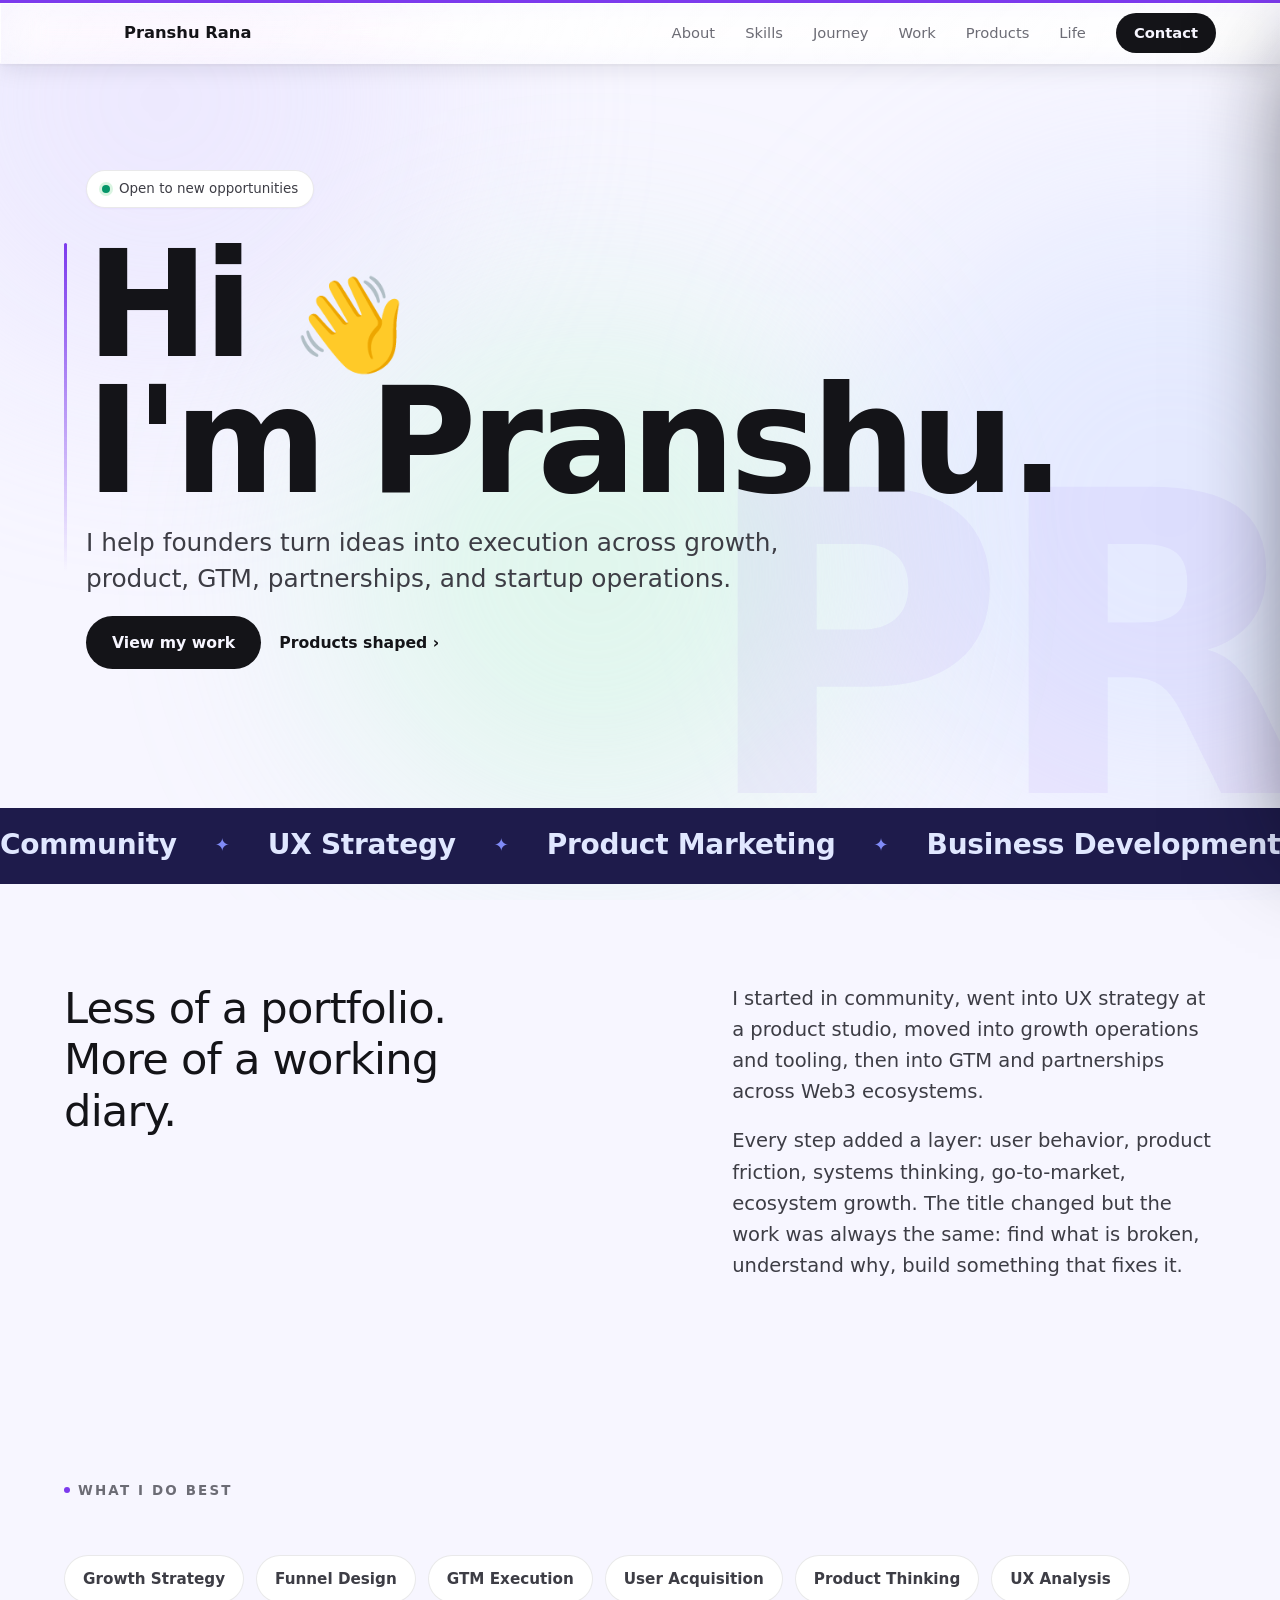
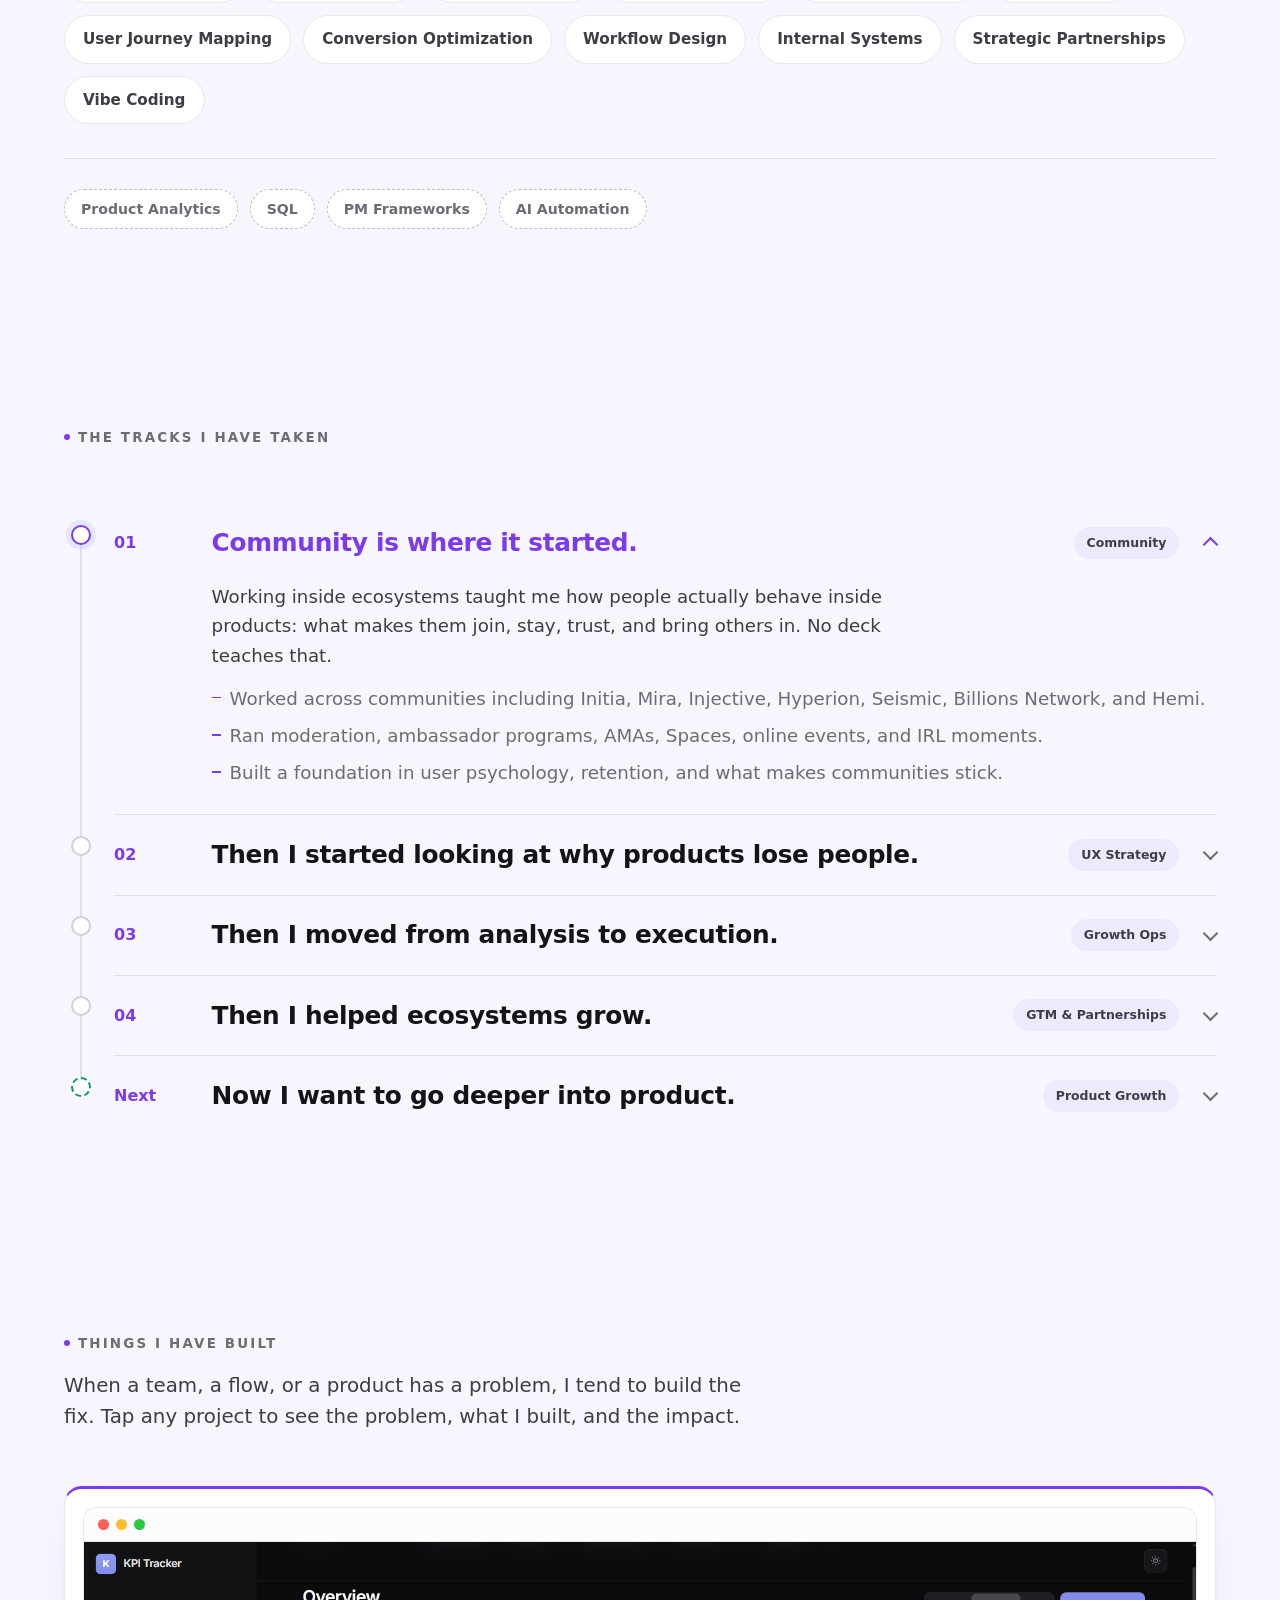
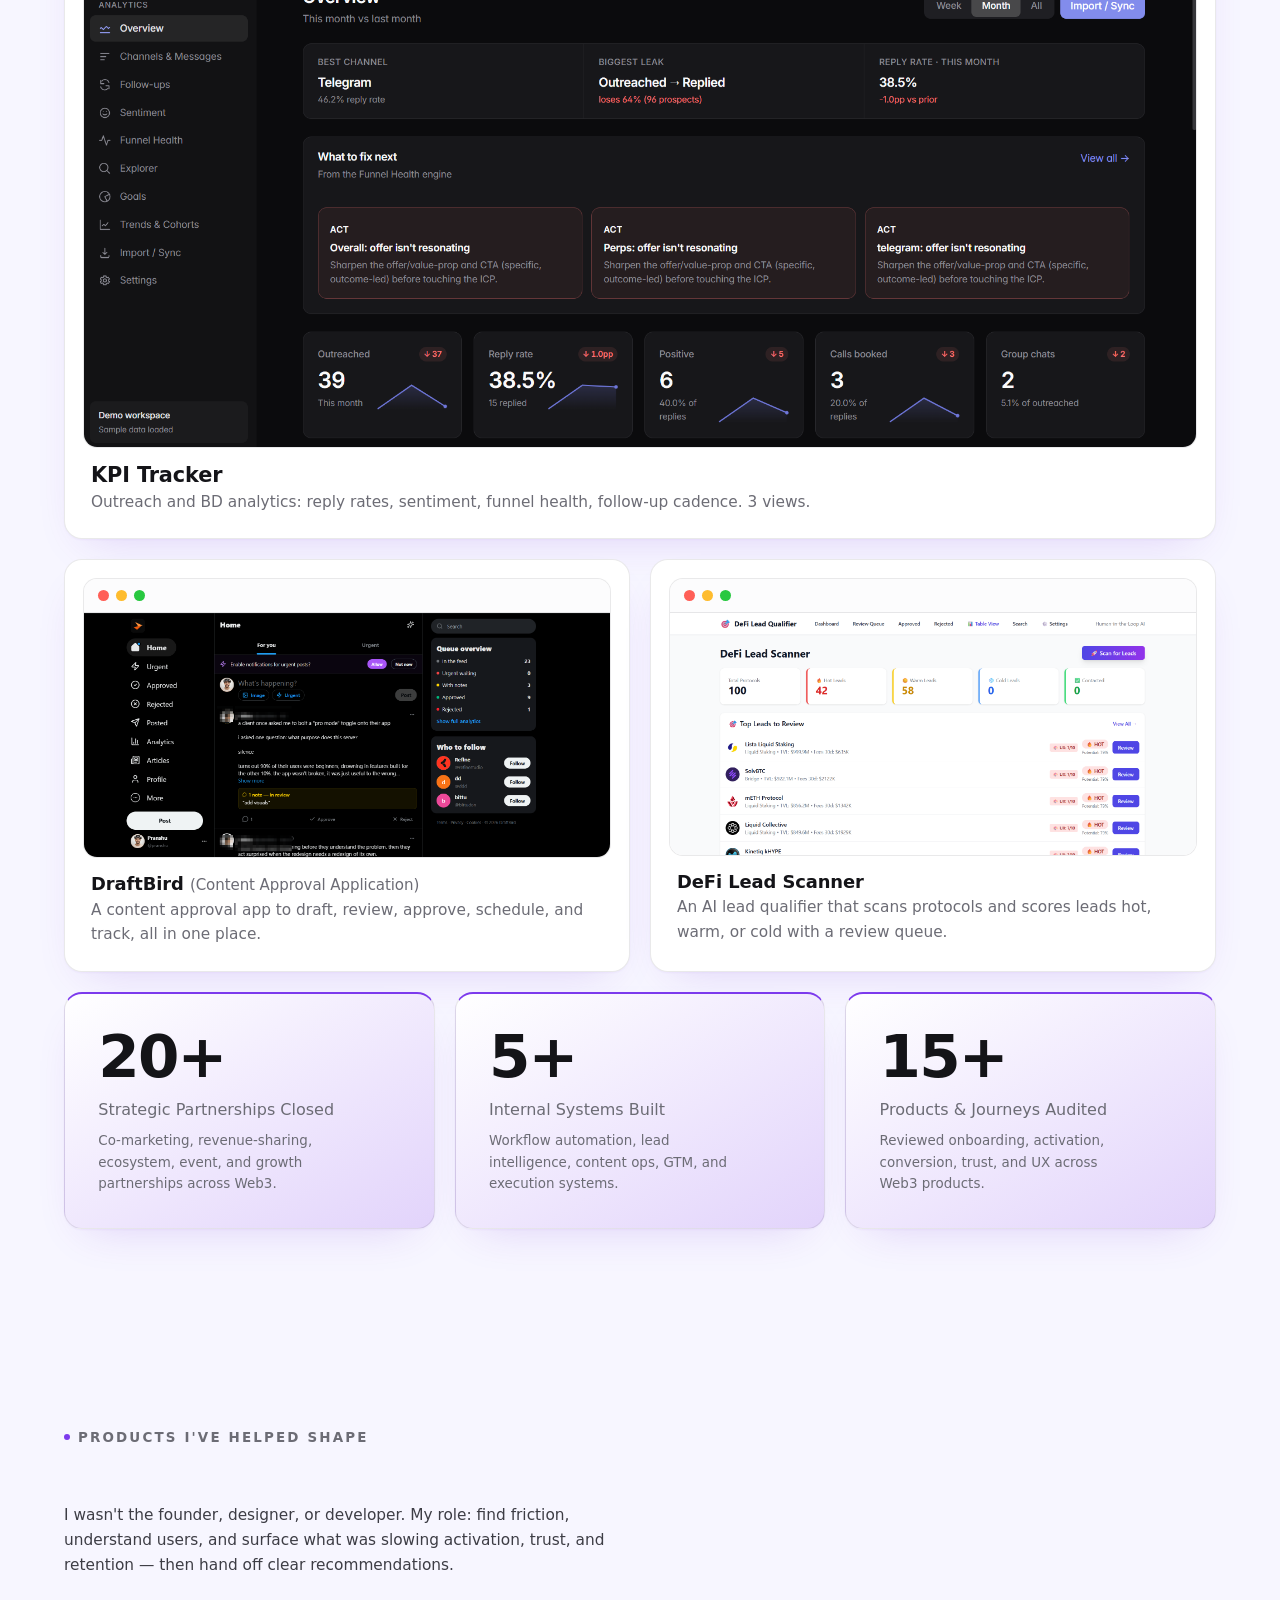
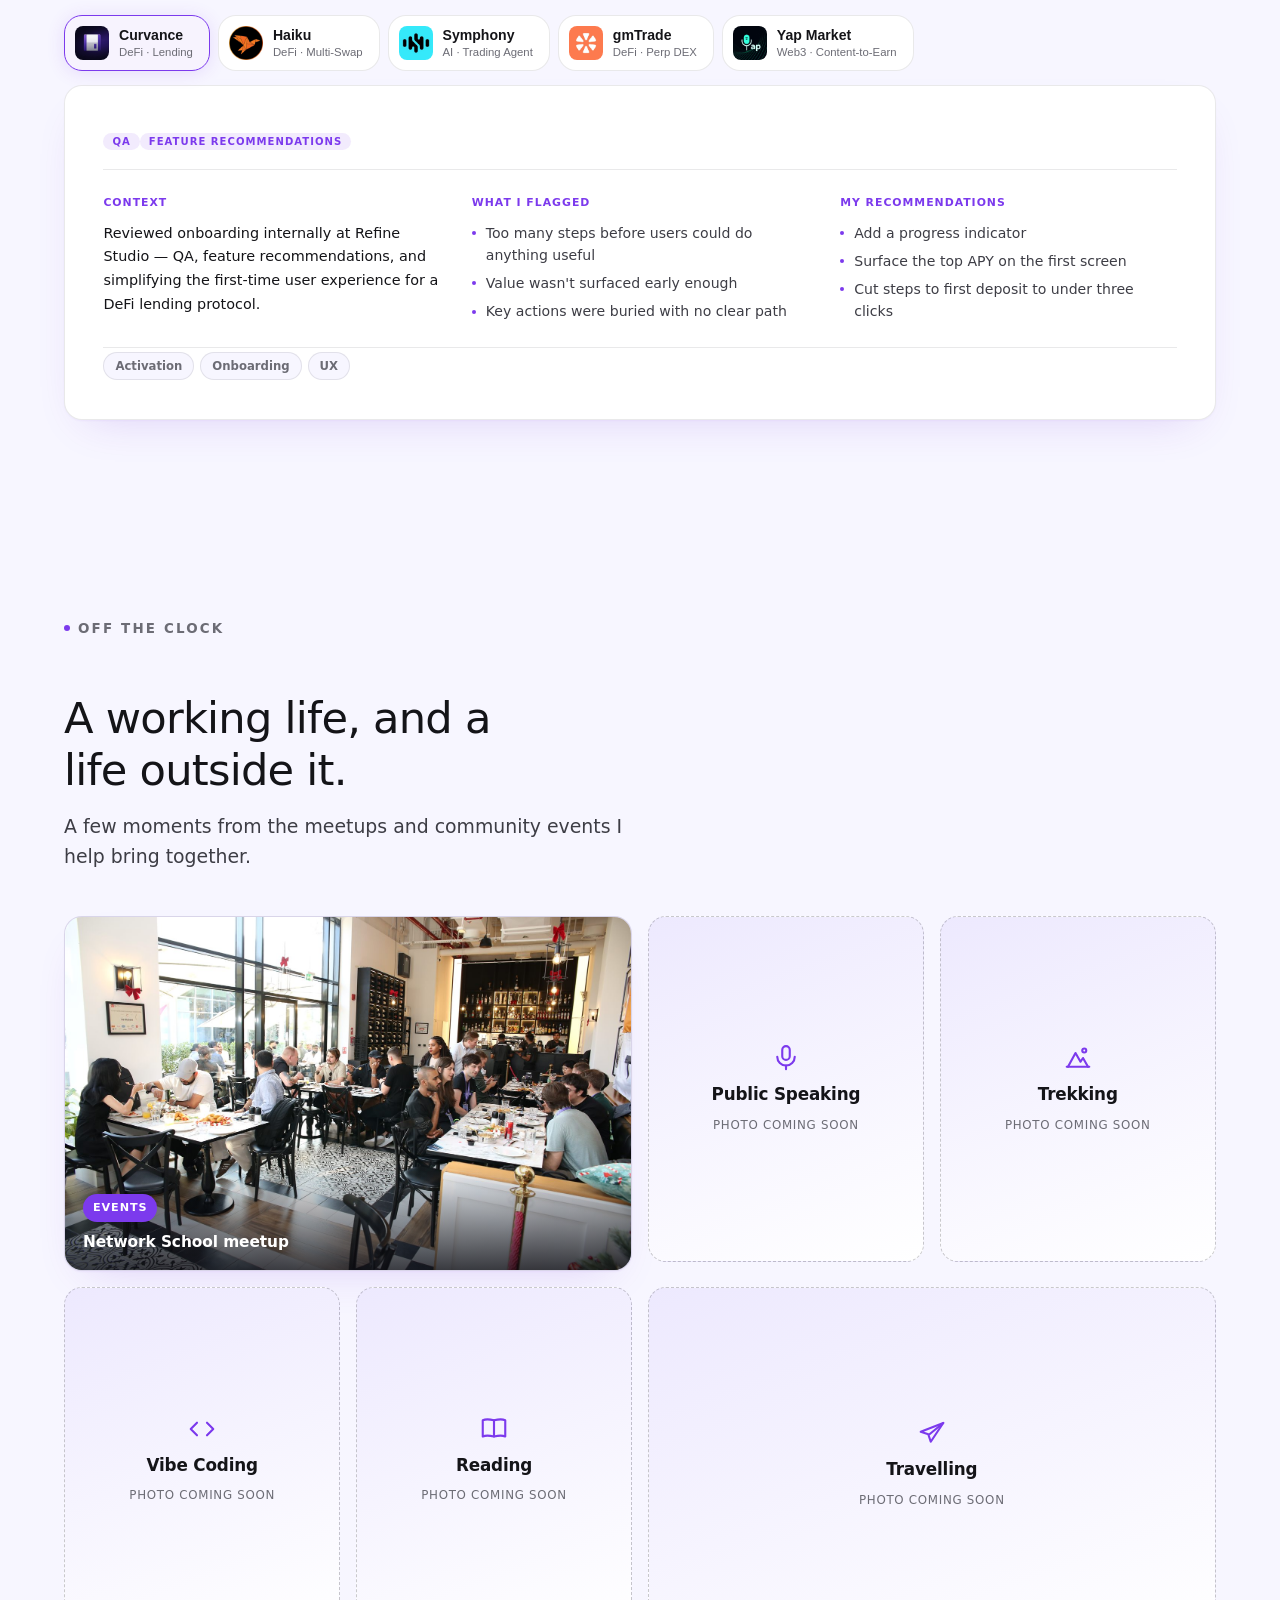
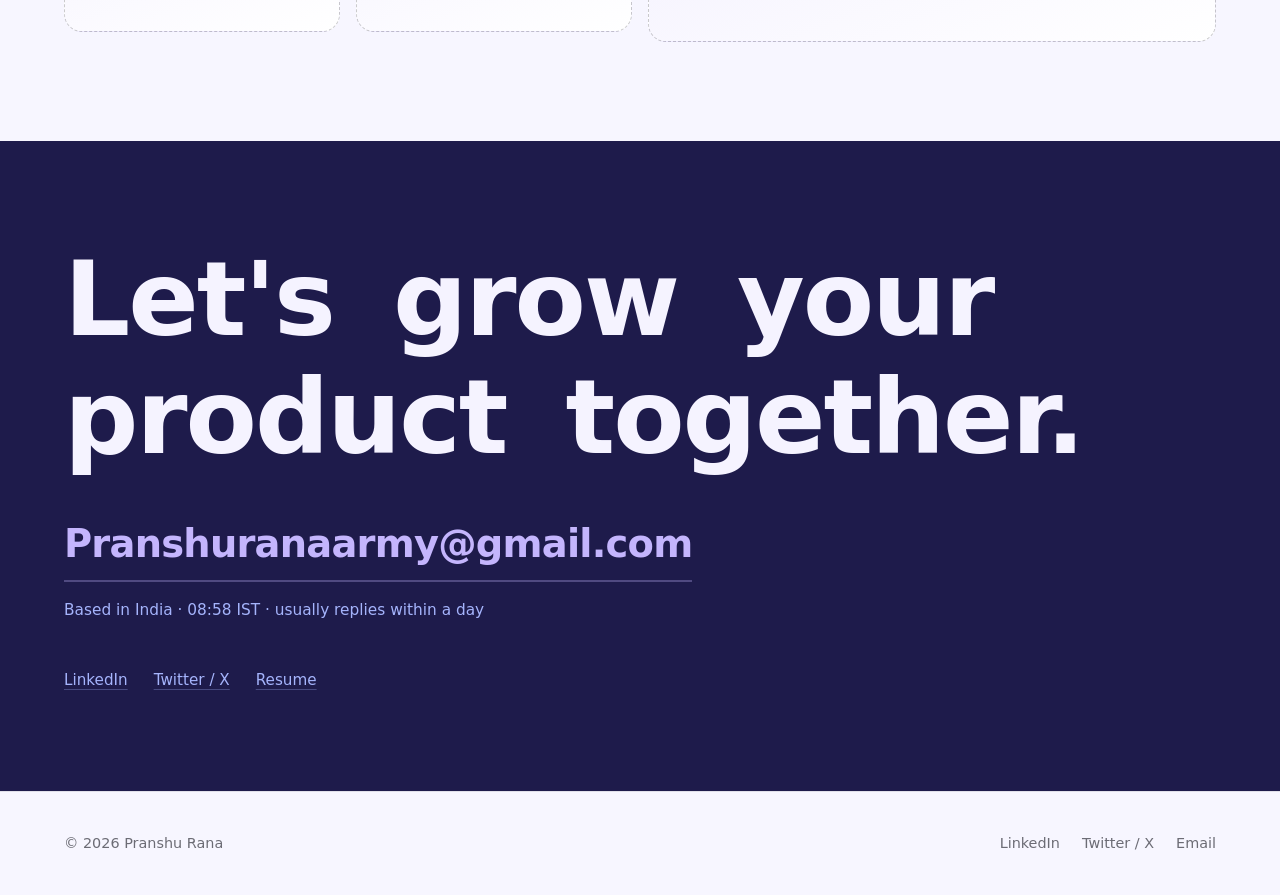
==== commit e731bf8c: "Fix pill nav Skills position + auto-open accordions on tap - Desktop nav: Skills moved before Journe" ====
--- a/index.html
+++ b/index.html
@@ -48,10 +48,10 @@
         <a href="#top" class="nav__brand">Pranshu Rana</a>
         <nav class="nav__links">
           <a href="javascript:void(0)" id="aboutOpen" class="nav__about">About</a>
+          <a href="#skills">Skills</a>
           <a href="#journey">Journey</a>
           <a href="#work">Work</a>
           <a href="#products">Products</a>
-          <a href="#skills">Skills</a>
           <a href="#life">Life</a>
           <a href="#contact" class="nav__cta">Contact</a>
         </nav>
@@ -565,6 +565,10 @@
         <svg viewBox="0 0 24 24" aria-hidden="true"><path d="M3 9l9-7 9 7v11a2 2 0 0 1-2 2H5a2 2 0 0 1-2-2z"/><polyline points="9 22 9 12 15 12 15 22"/></svg>
         <span>Home</span>
       </a>
+      <a href="#skills" class="mob-nav__item" data-target="skills">
+        <svg viewBox="0 0 24 24" aria-hidden="true"><polygon points="13 2 3 14 12 14 11 22 21 10 12 10 13 2"/></svg>
+        <span>Skills</span>
+      </a>
       <a href="#work" class="mob-nav__item" data-target="work">
         <svg viewBox="0 0 24 24" aria-hidden="true"><rect x="2" y="7" width="20" height="14" rx="2" ry="2"/><path d="M16 21V5a2 2 0 0 0-2-2h-4a2 2 0 0 0-2 2v16"/></svg>
         <span>Work</span>
@@ -573,10 +577,6 @@
         <svg viewBox="0 0 24 24" aria-hidden="true"><polygon points="12 2 15.09 8.26 22 9.27 17 14.14 18.18 21.02 12 17.77 5.82 21.02 7 14.14 2 9.27 8.91 8.26 12 2"/></svg>
         <span>Products</span>
       </a>
-      <a href="#skills" class="mob-nav__item" data-target="skills">
-        <svg viewBox="0 0 24 24" aria-hidden="true"><polygon points="13 2 3 14 12 14 11 22 21 10 12 10 13 2"/></svg>
-        <span>Skills</span>
-      </a>
       <a href="#contact" class="mob-nav__item" data-target="contact">
         <svg viewBox="0 0 24 24" aria-hidden="true"><path d="M4 4h16c1.1 0 2 .9 2 2v12c0 1.1-.9 2-2 2H4c-1.1 0-2-.9-2-2V6c0-1.1.9-2 2-2z"/><polyline points="22,6 12,13 2,6"/></svg>
         <span>Contact</span>
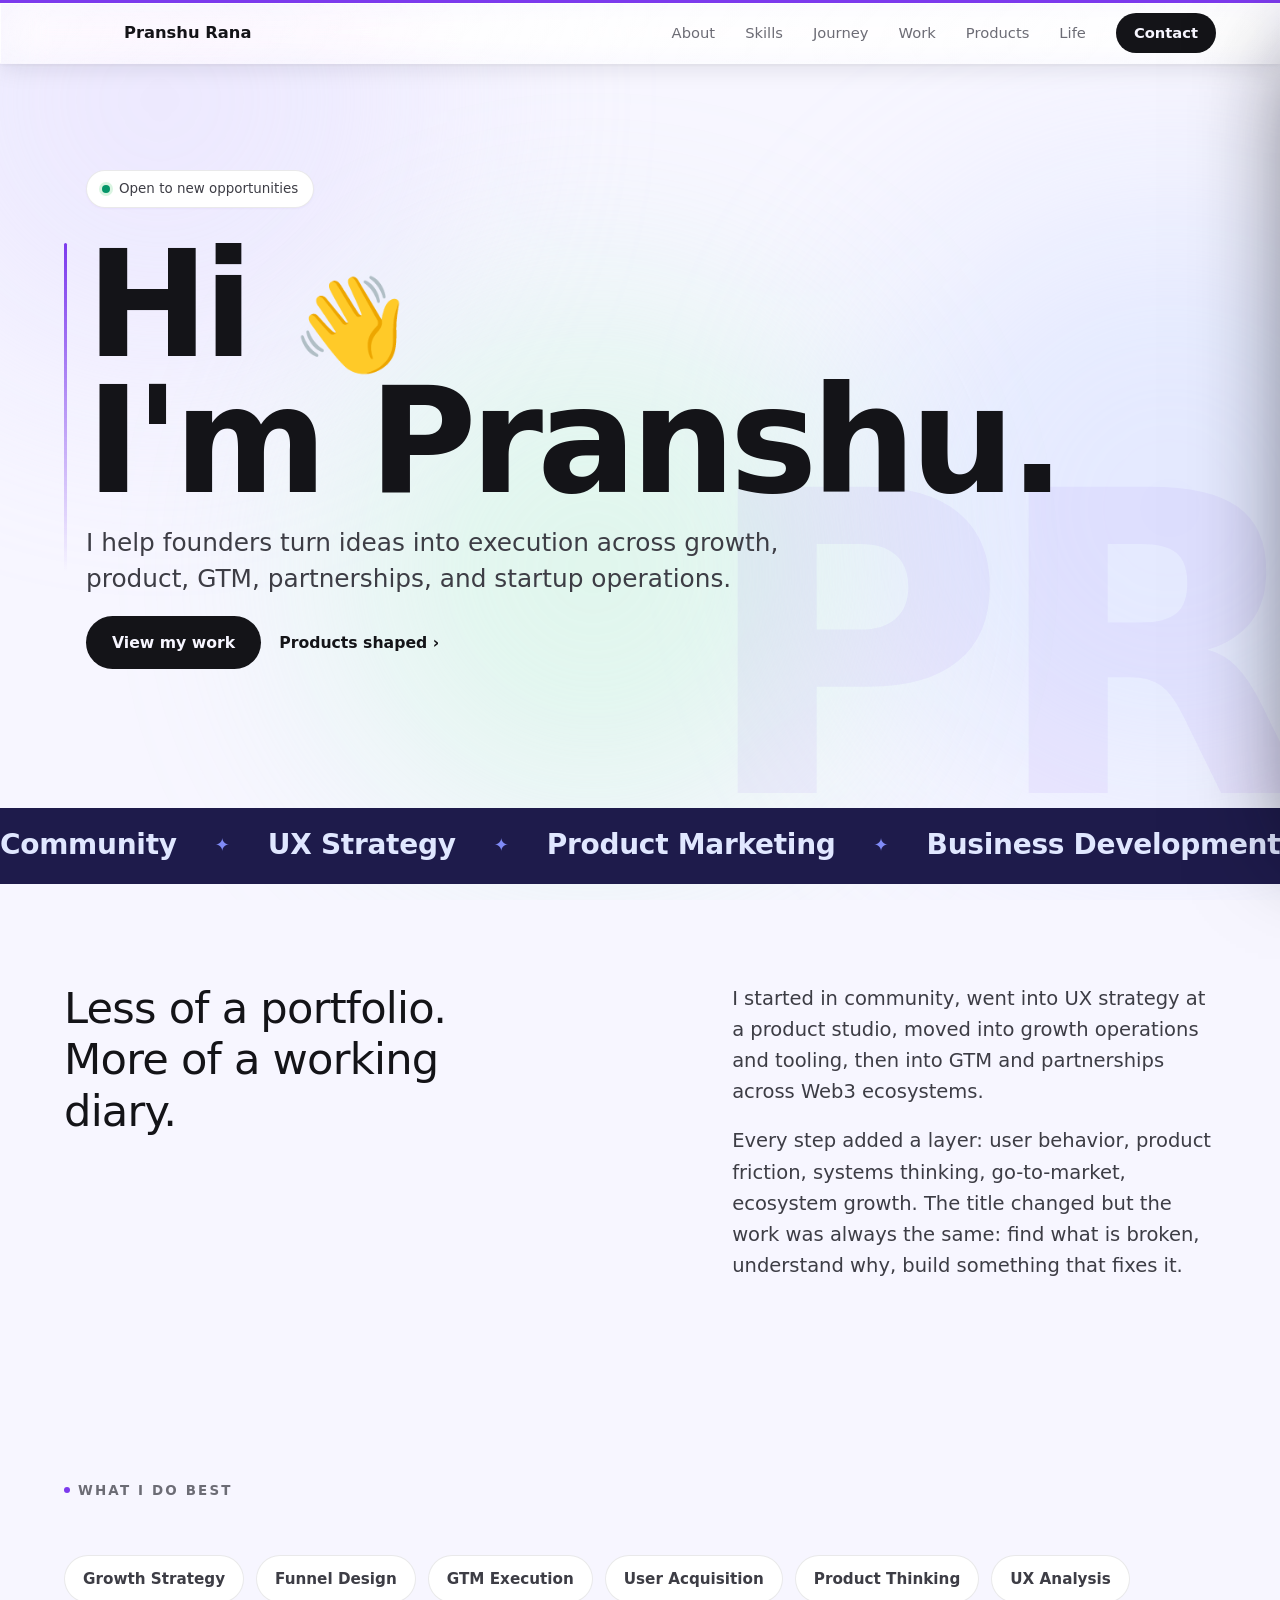
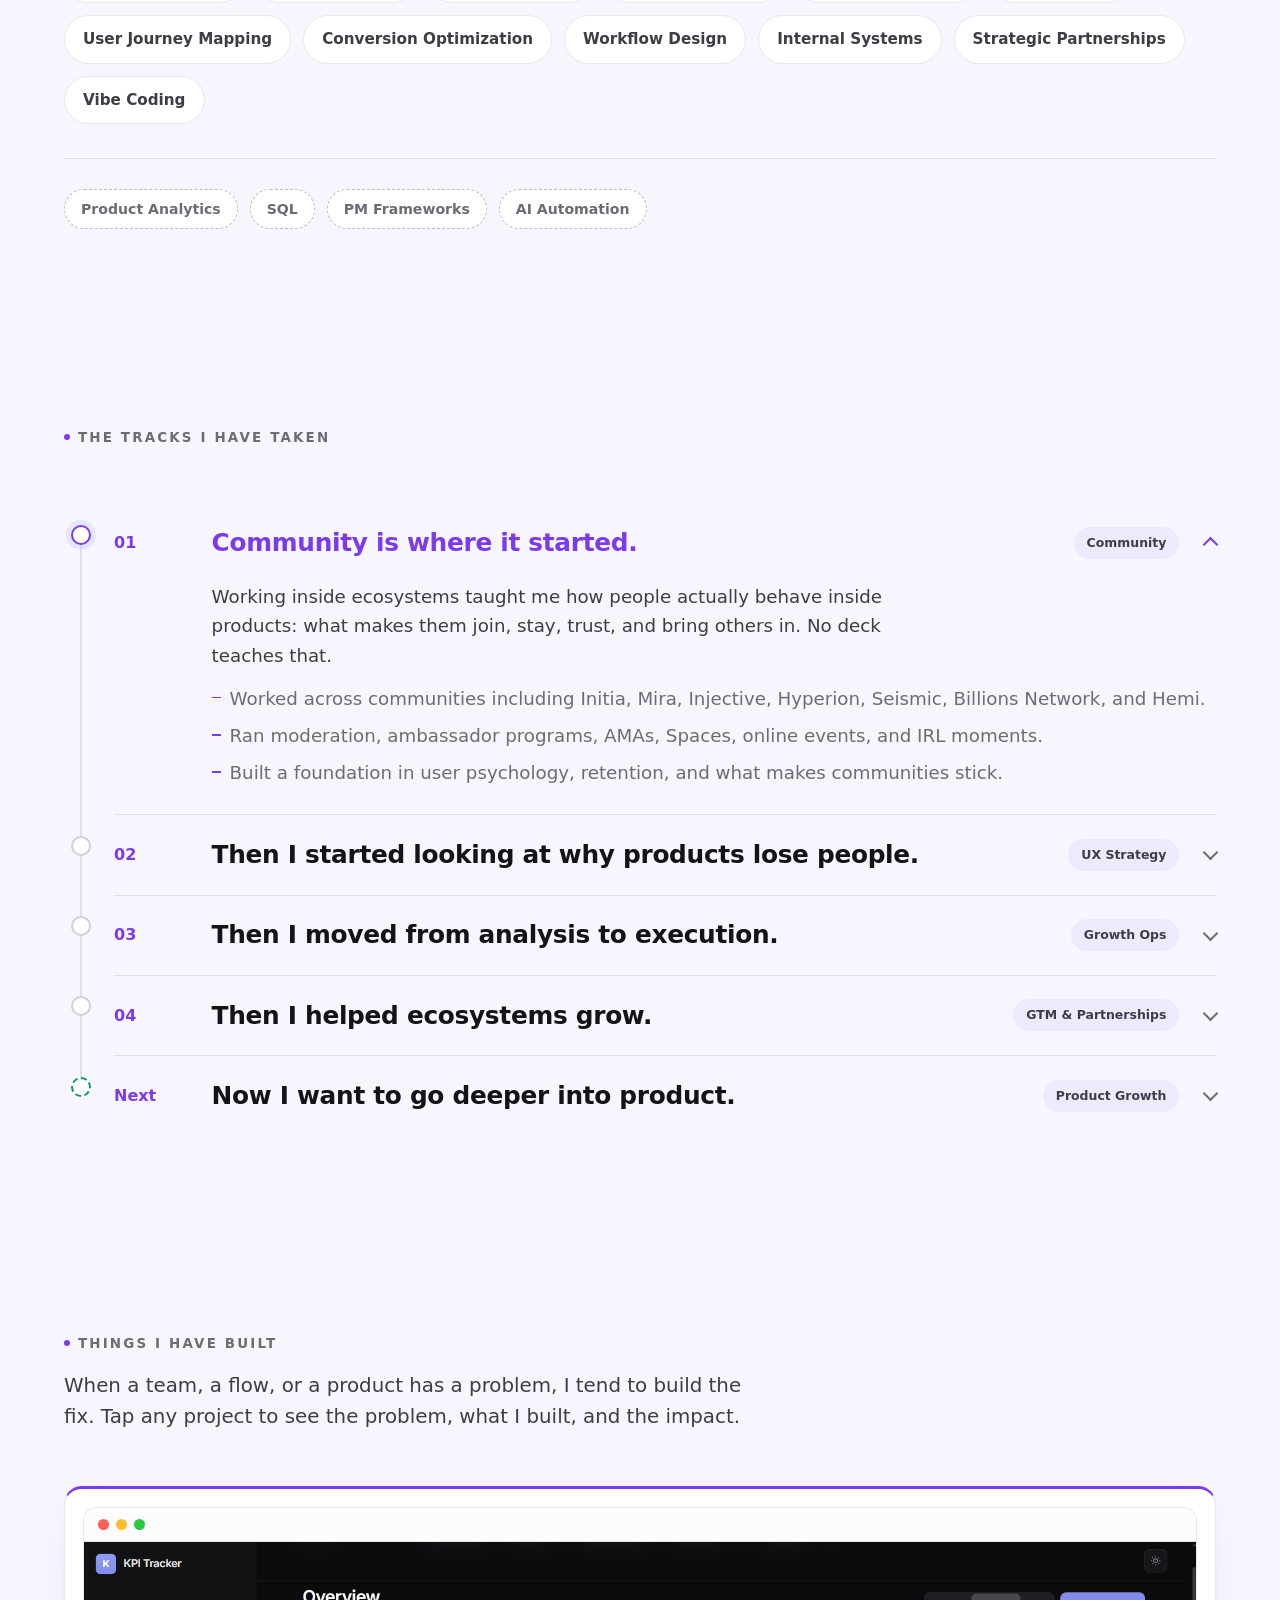
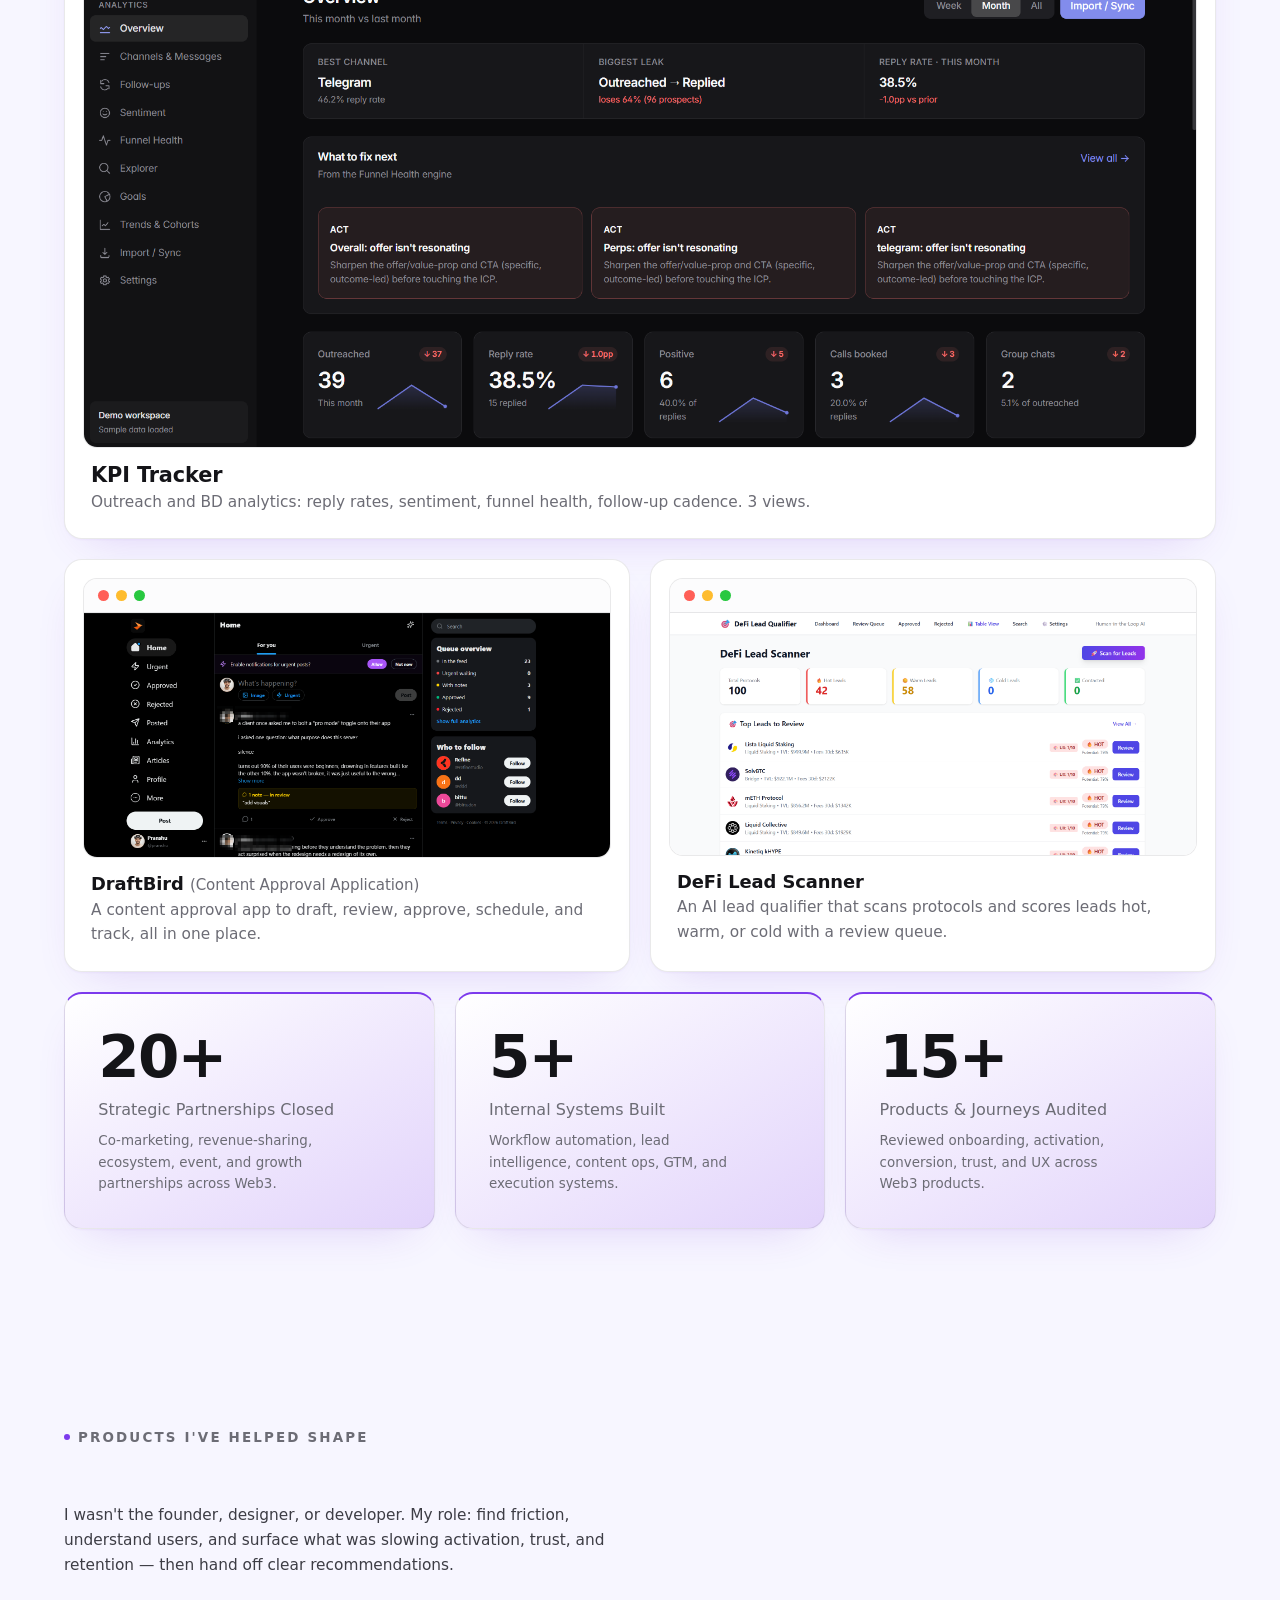
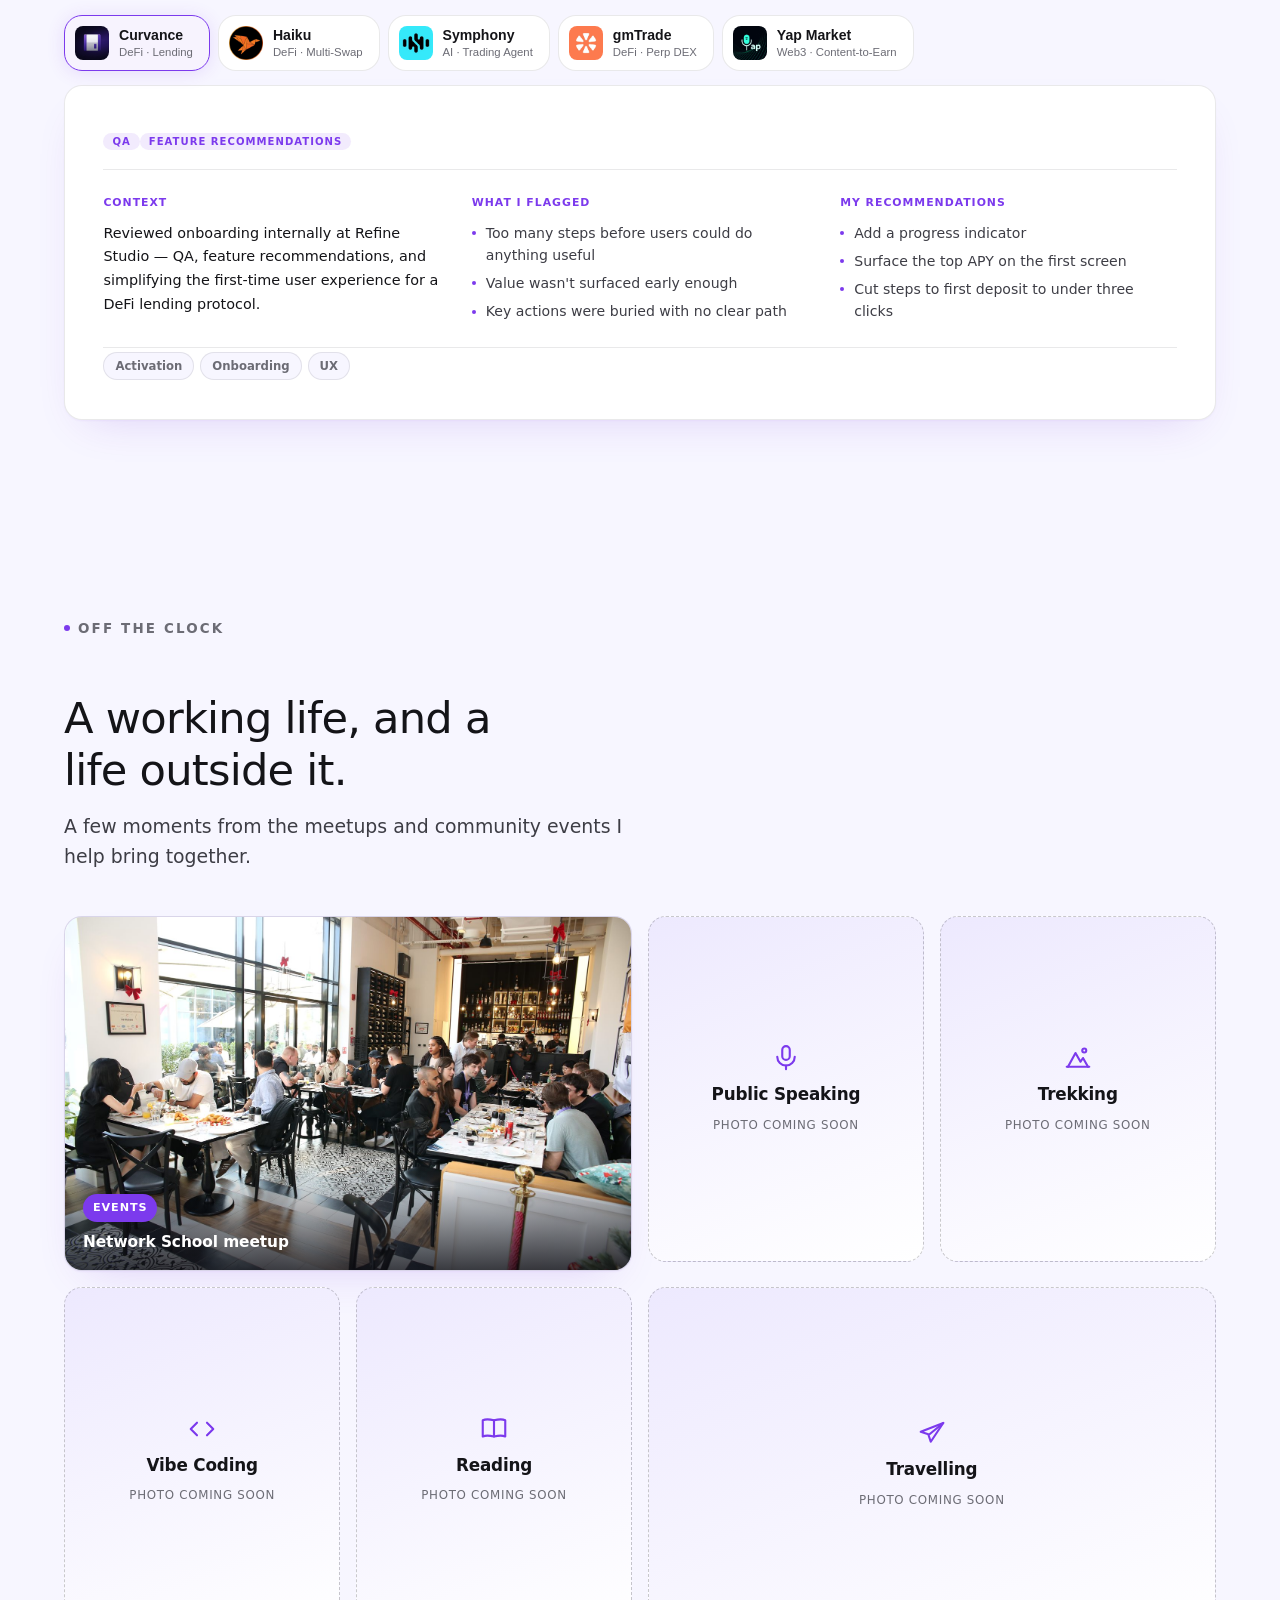
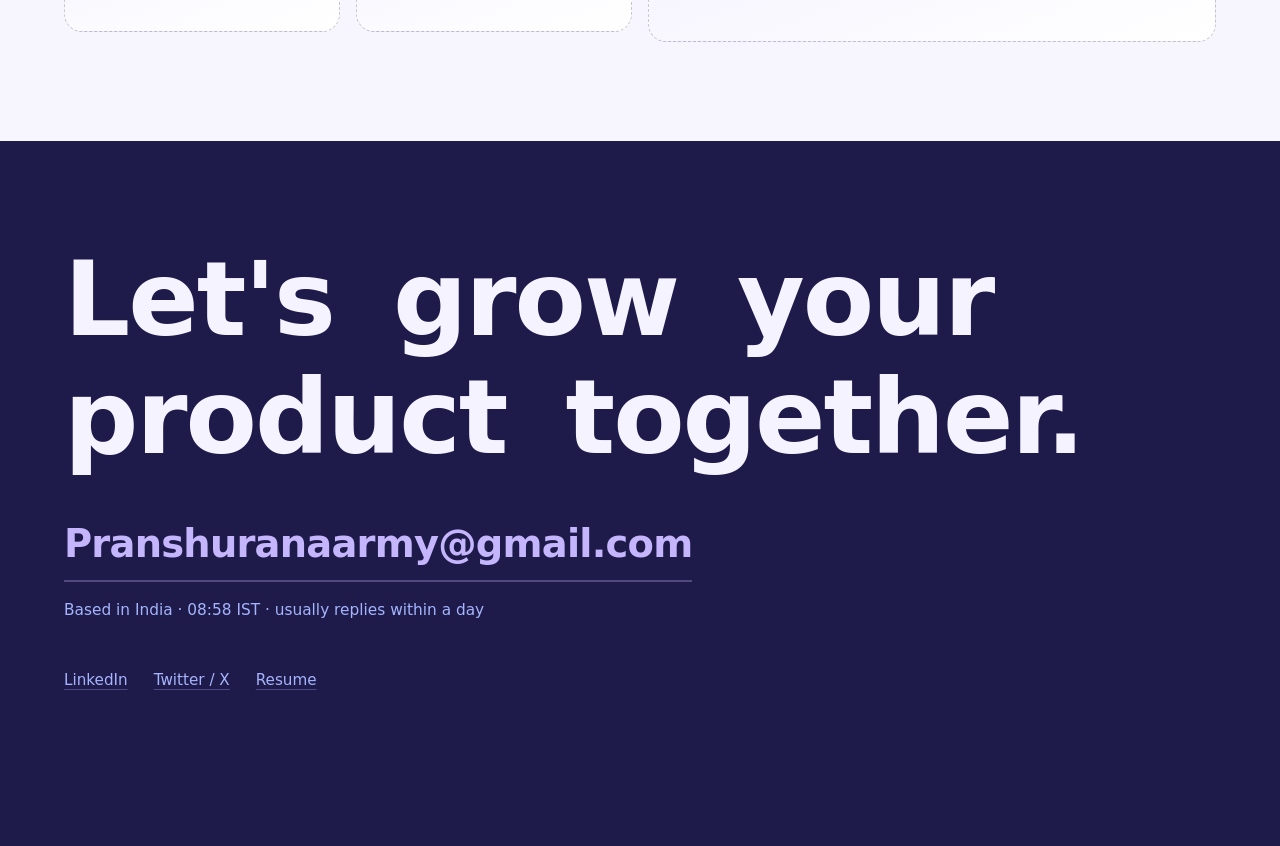
==== commit 31637a3e: "Remove footer bar; extend contact section bottom padding Co-Authored-By: Claude Sonnet 4.6 <noreply@" ====
--- a/index.html
+++ b/index.html
@@ -513,23 +513,6 @@
       </section>
     </main>
 
-    <footer class="foot">
-      <div class="wrap foot__inner">
-        <span>© 2026 Pranshu Rana</span>
-        <nav class="foot__links">
-          <a
-            href="https://www.linkedin.com/in/pranshu-rana-795a961b2/"
-            target="_blank"
-            rel="noopener"
-            >LinkedIn</a
-          >
-          <a href="https://x.com/pranshu_rana_" target="_blank" rel="noopener"
-            >Twitter / X</a
-          >
-          <a href="mailto:Pranshuranaarmy@gmail.com">Email</a>
-        </nav>
-      </div>
-    </footer>
 
     <div class="sheet-backdrop" id="sheetBackdrop"></div>
     <aside class="sheet" id="aboutSheet" aria-hidden="true" aria-label="About Pranshu">
@@ -577,9 +560,9 @@
         <svg viewBox="0 0 24 24" aria-hidden="true"><polygon points="12 2 15.09 8.26 22 9.27 17 14.14 18.18 21.02 12 17.77 5.82 21.02 7 14.14 2 9.27 8.91 8.26 12 2"/></svg>
         <span>Products</span>
       </a>
-      <a href="#contact" class="mob-nav__item" data-target="contact">
-        <svg viewBox="0 0 24 24" aria-hidden="true"><path d="M4 4h16c1.1 0 2 .9 2 2v12c0 1.1-.9 2-2 2H4c-1.1 0-2-.9-2-2V6c0-1.1.9-2 2-2z"/><polyline points="22,6 12,13 2,6"/></svg>
-        <span>Contact</span>
+      <a href="#journey" class="mob-nav__item" data-target="journey">
+        <svg viewBox="0 0 24 24" aria-hidden="true"><circle cx="12" cy="12" r="10"/><polygon points="16.24 7.76 14.12 14.12 7.76 16.24 9.88 9.88 16.24 7.76"/></svg>
+        <span>Journey</span>
       </a>
     </nav>
 
--- a/styles.css
+++ b/styles.css
@@ -1436,6 +1436,7 @@
 /* dark contact block */
 [data-theme="sonnet"] #contact {
   background: #1e1b4b;
+  padding-bottom: clamp(80px, 12vw, 160px);
 }
 [data-theme="sonnet"] #contact .contact__title {
   color: #f5f3ff;
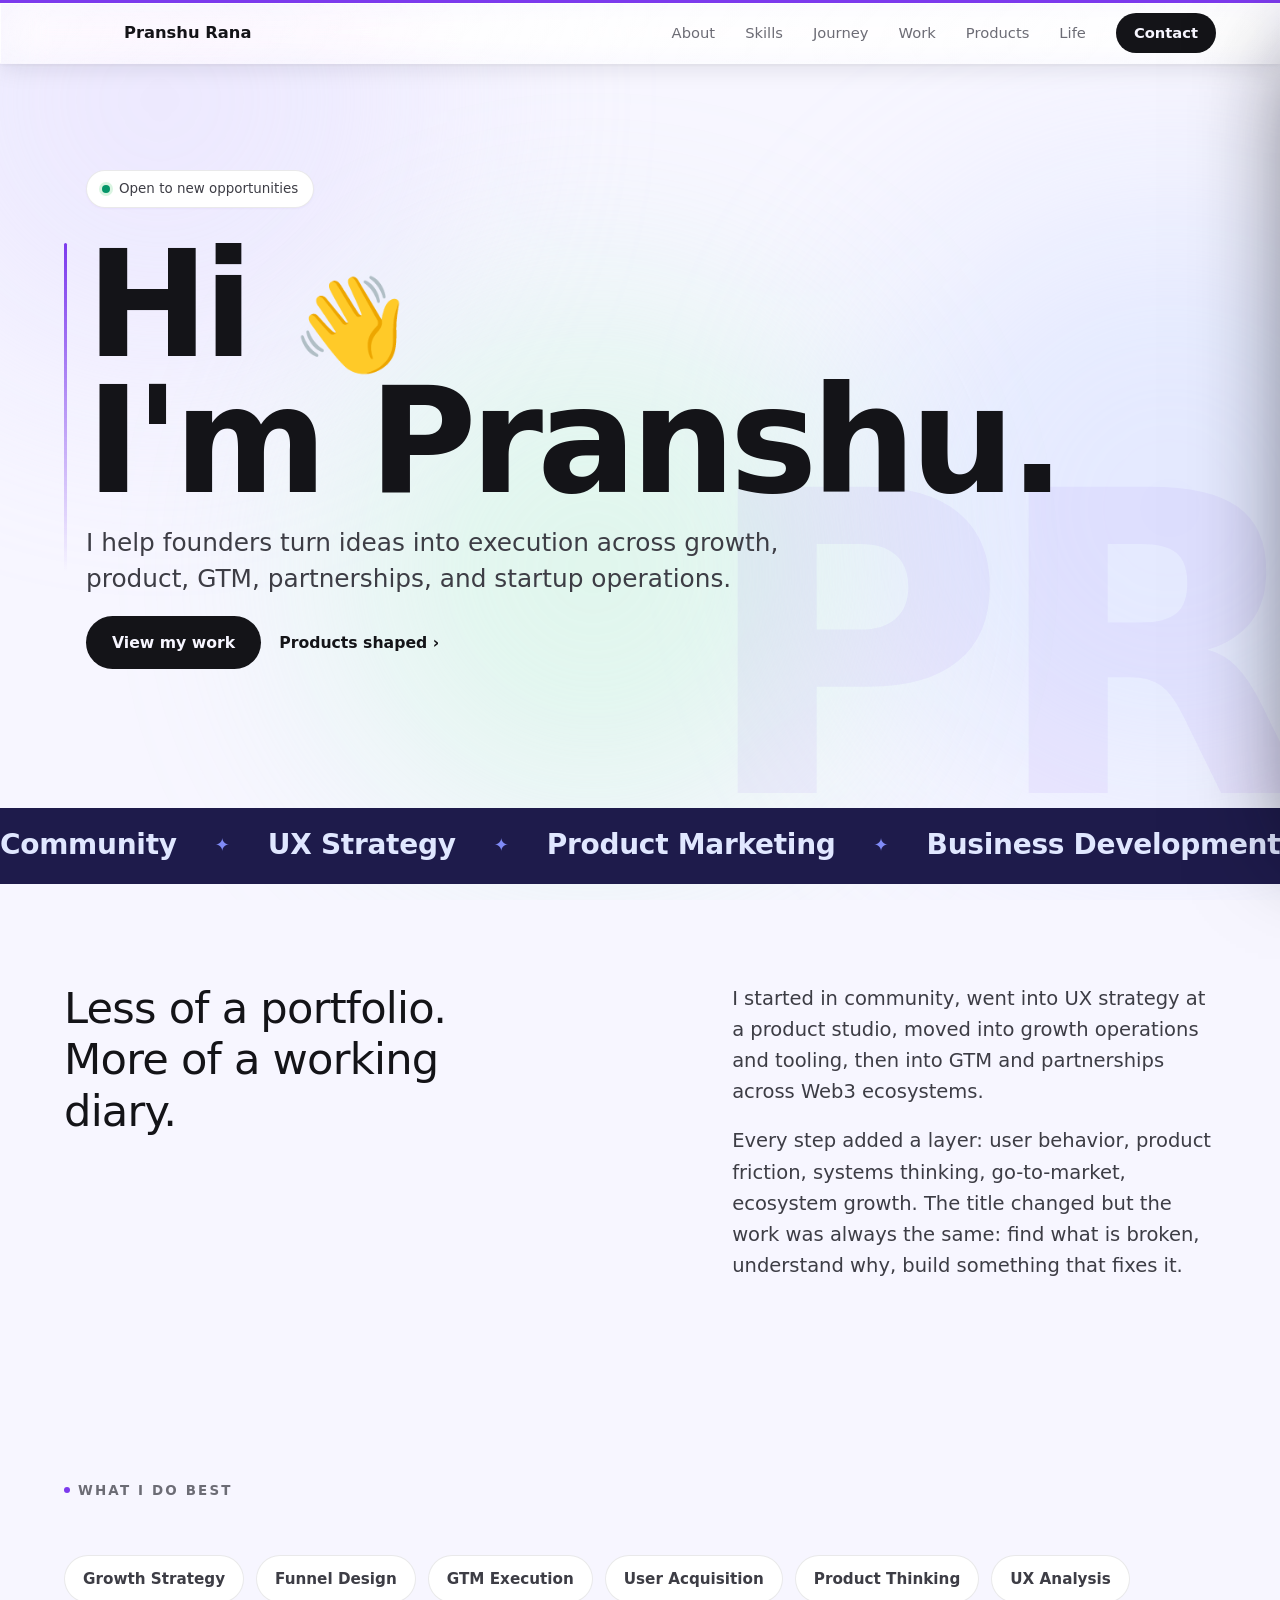
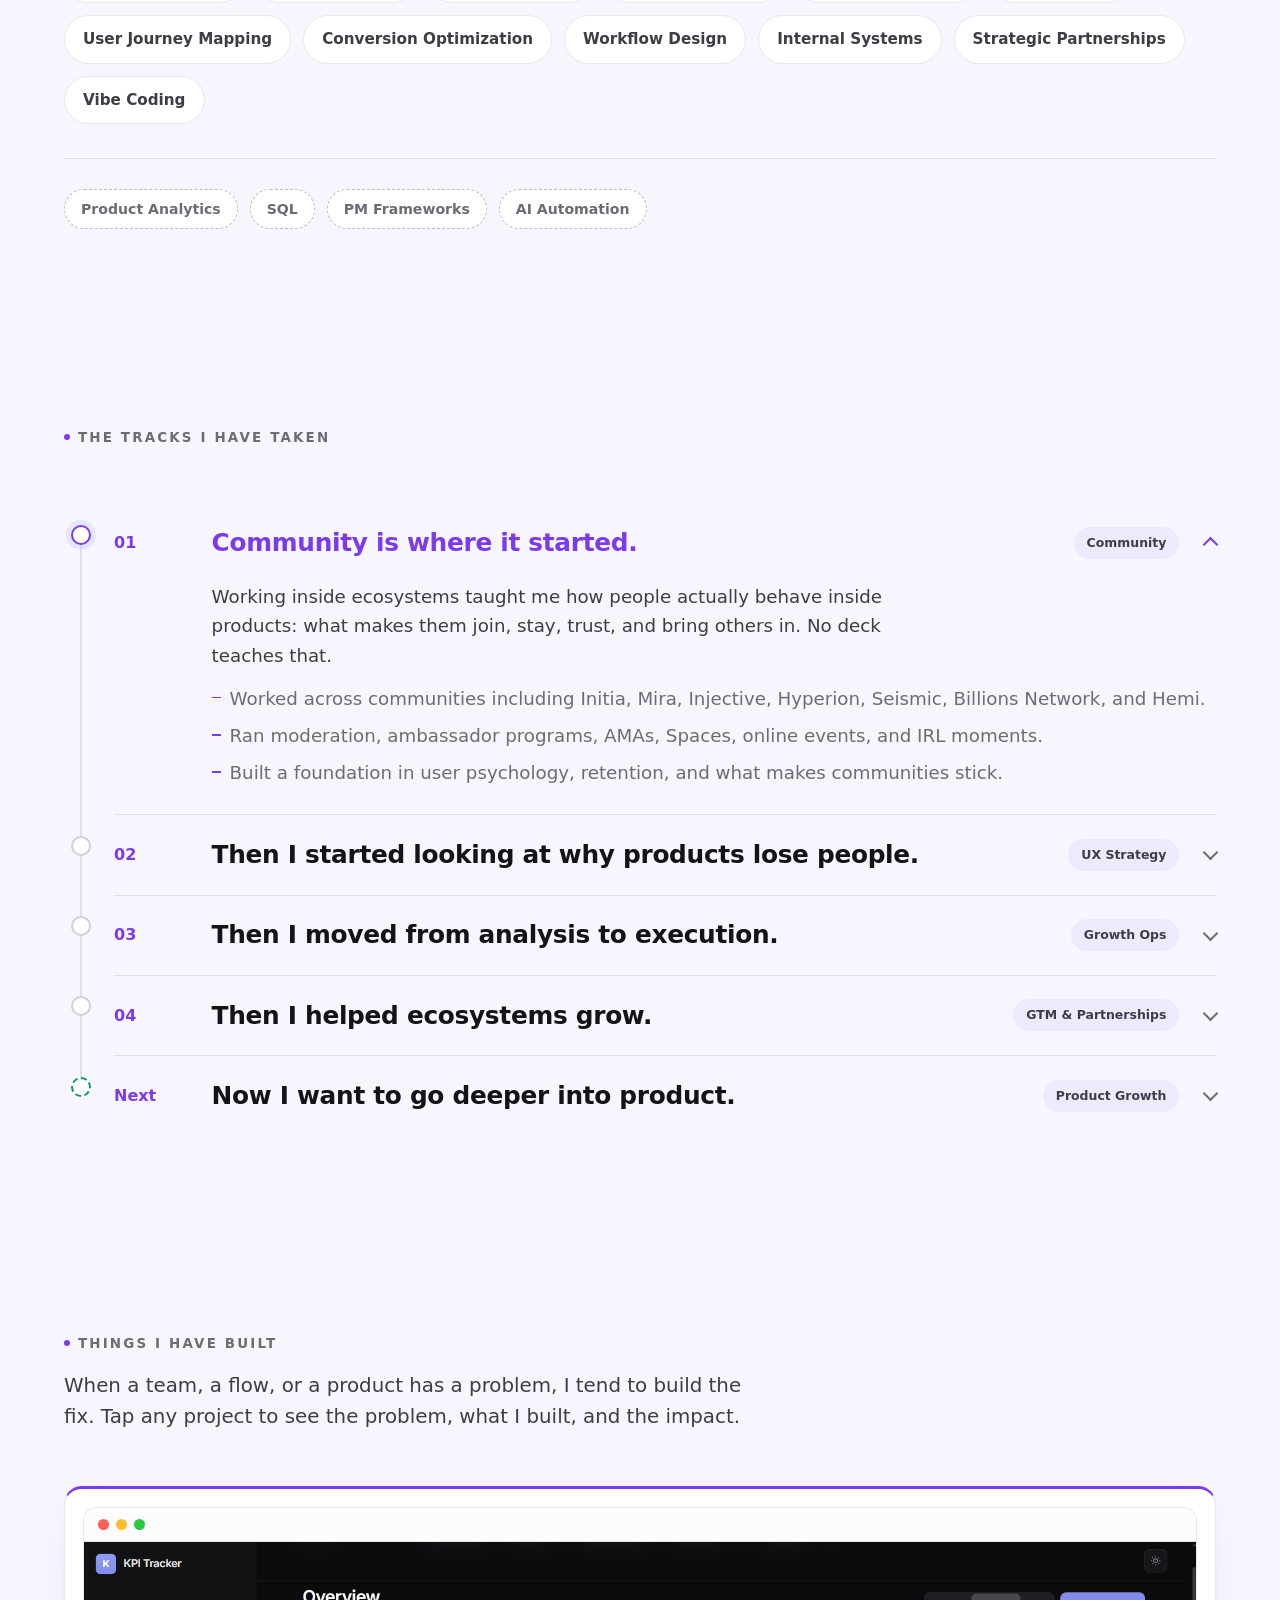
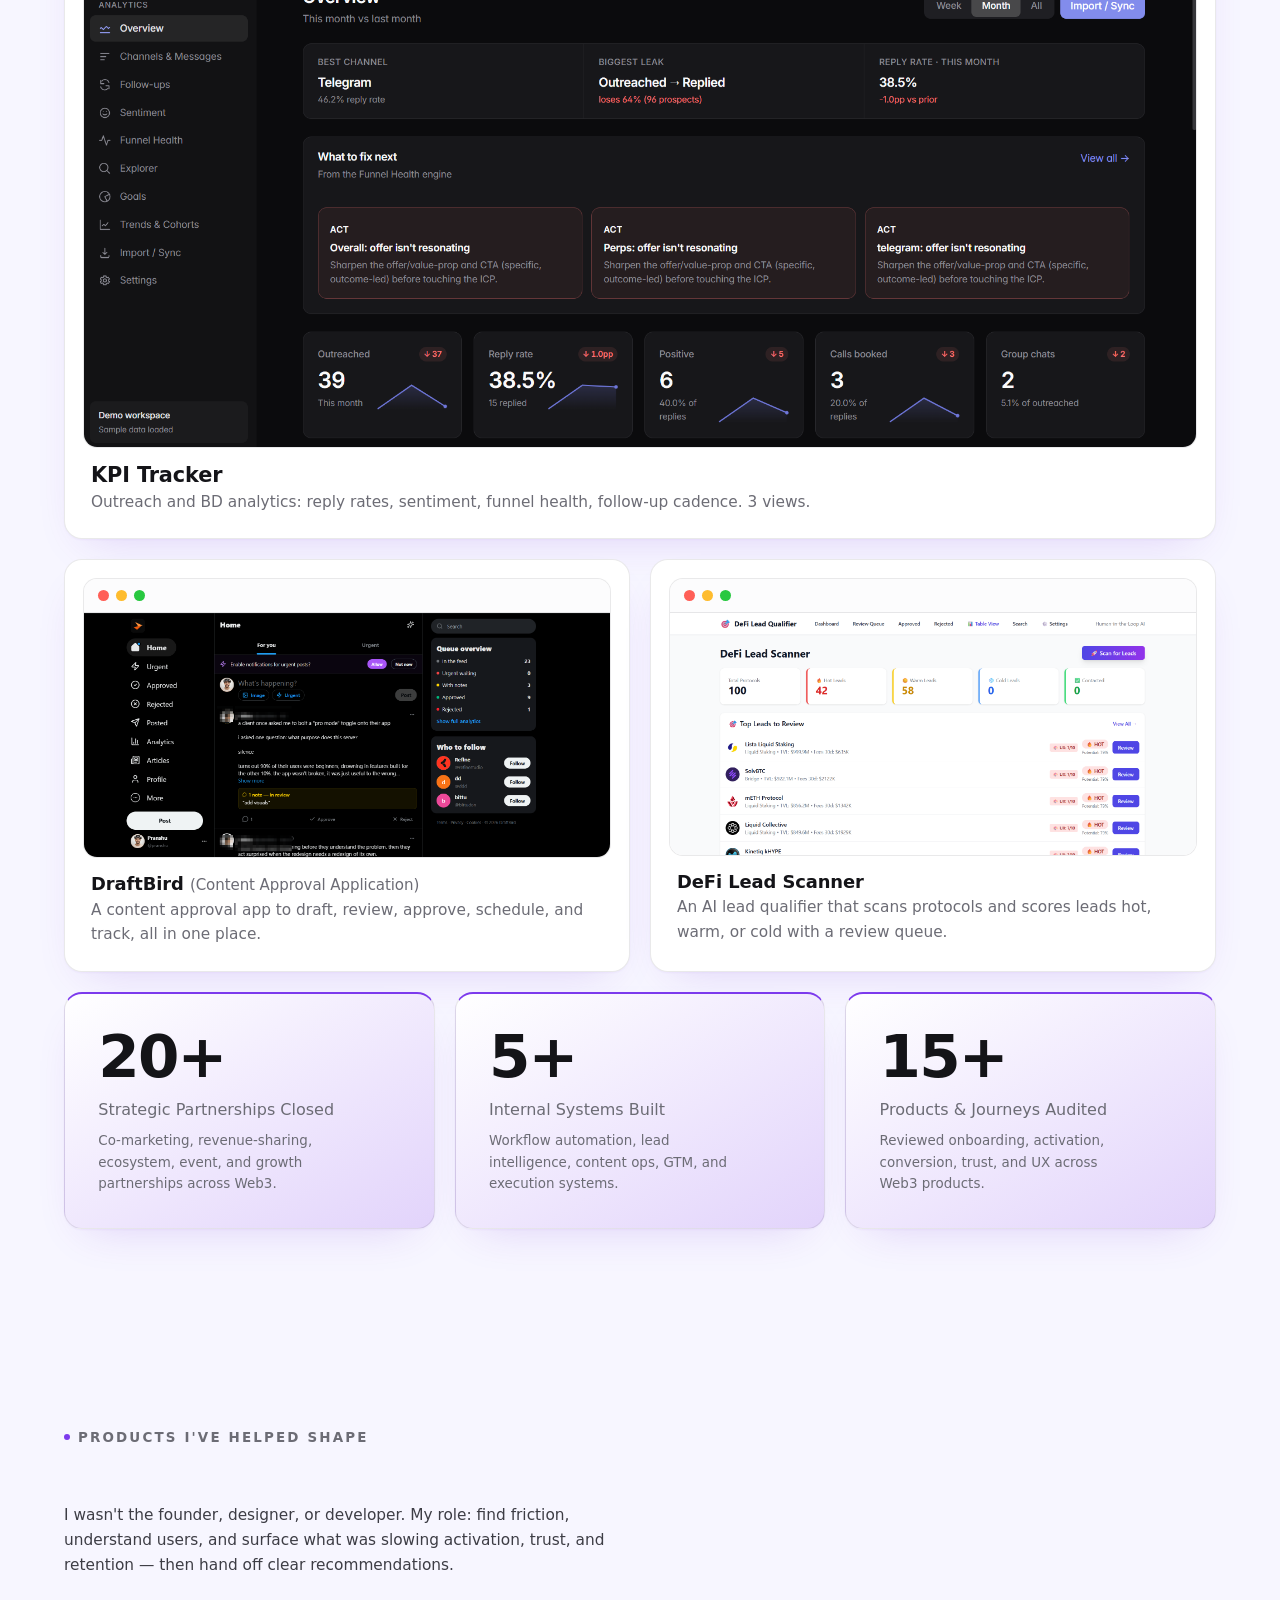
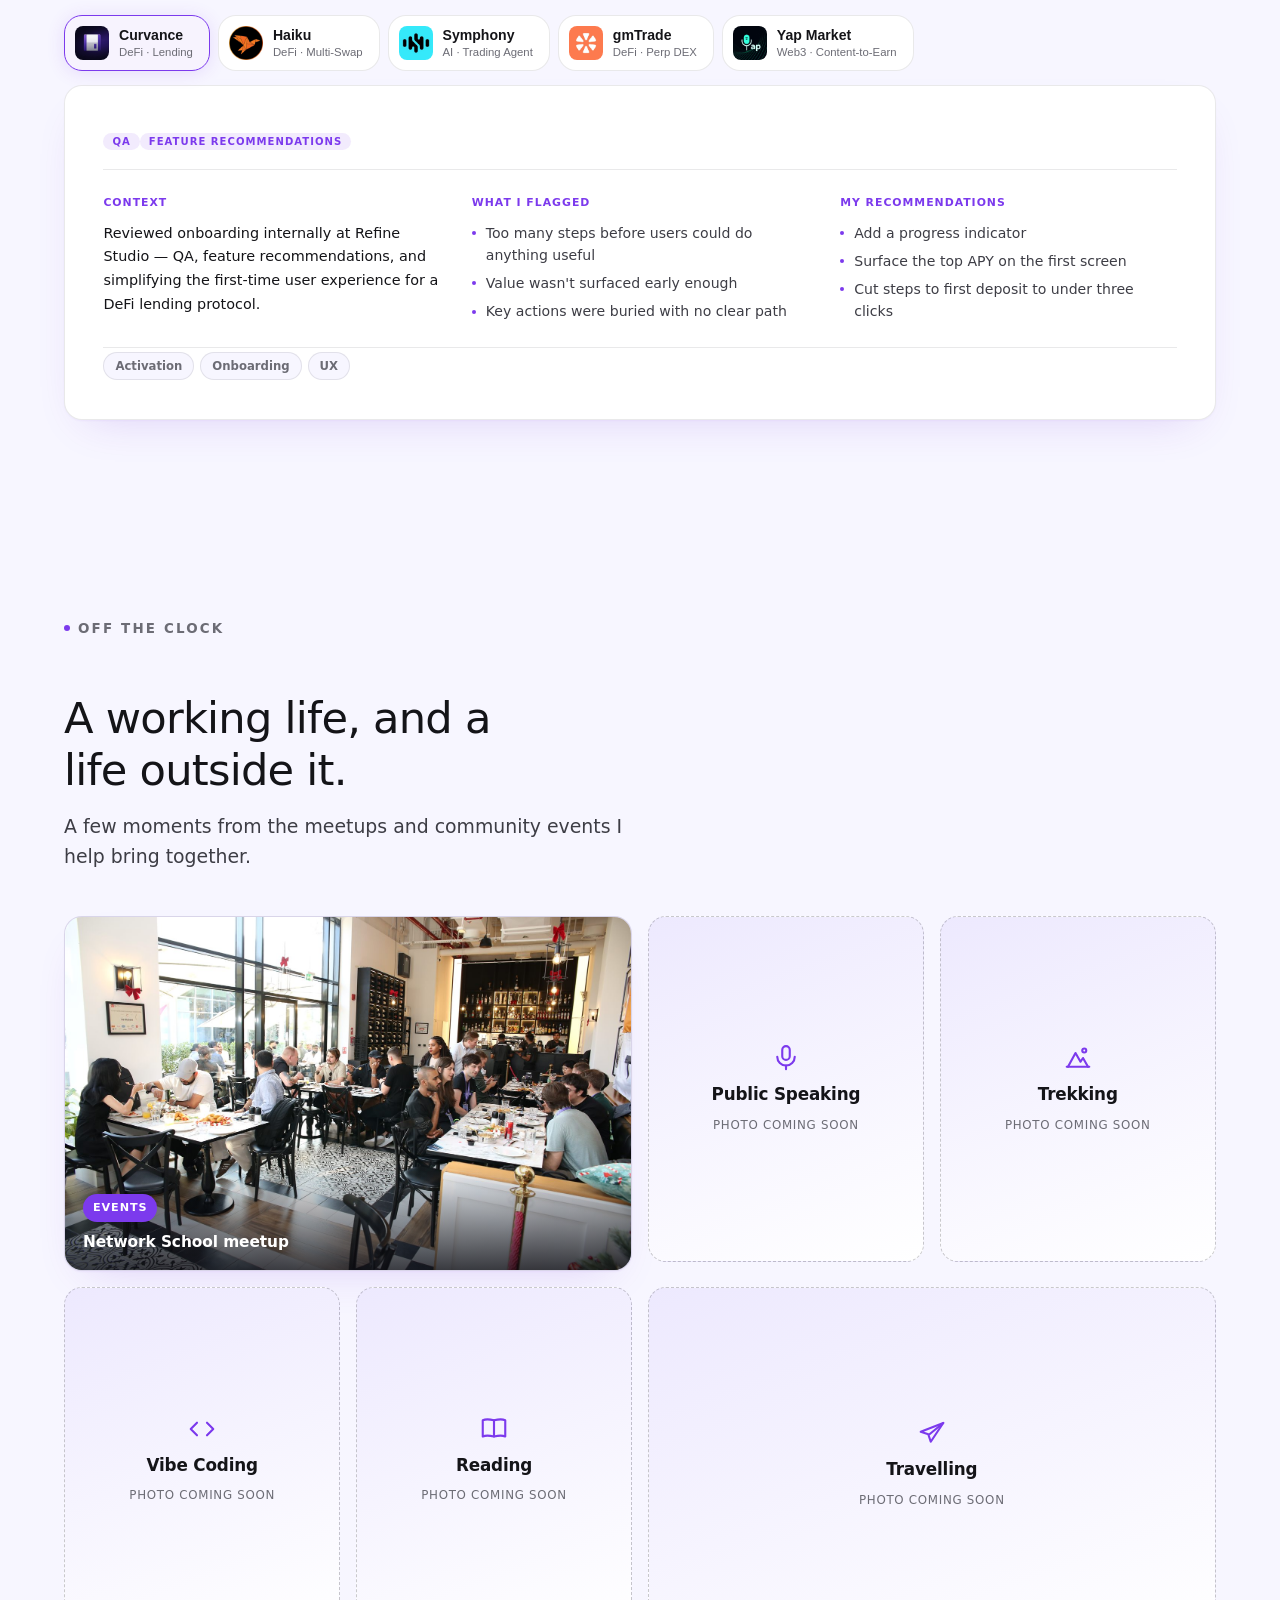
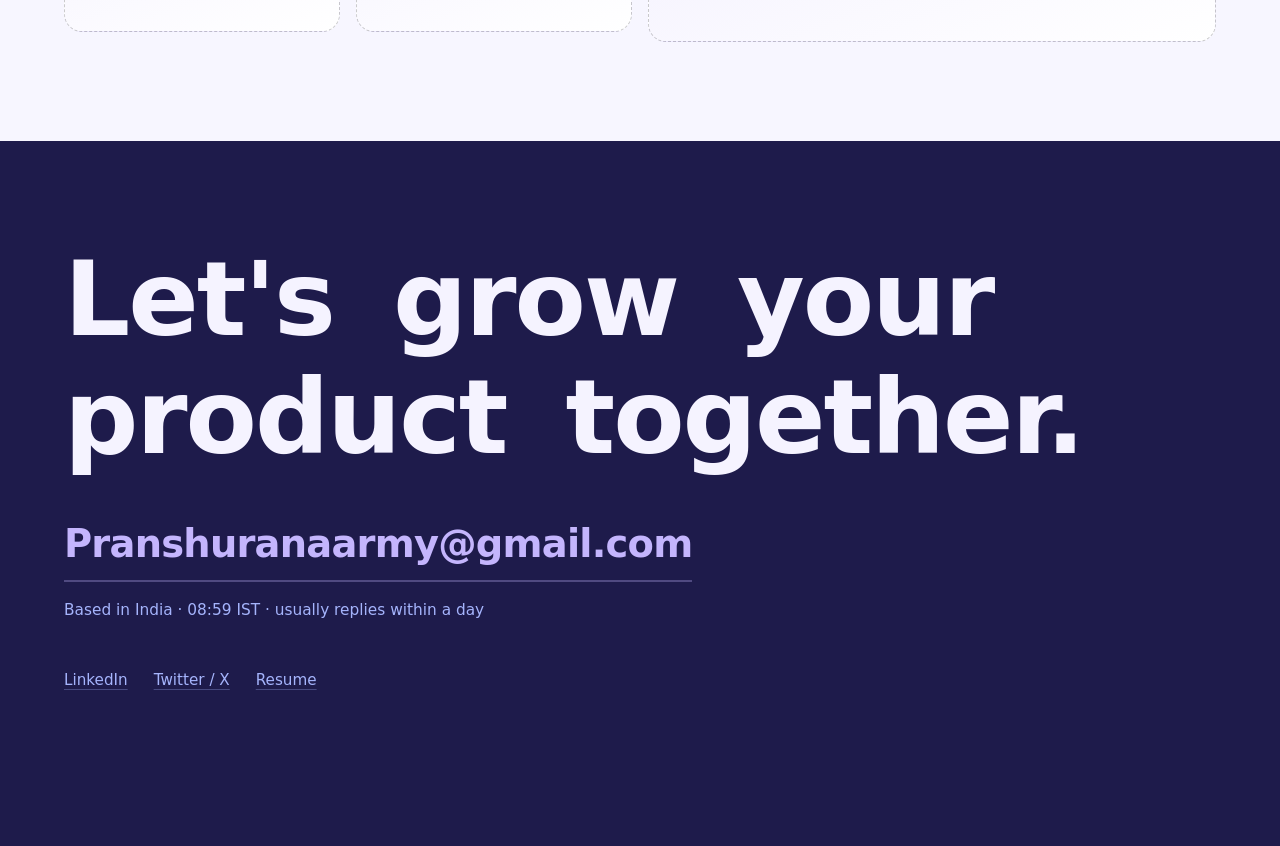
==== commit 36219b14: "Mobile hero: status badge top, PR watermark top, title below; pill nav reordered + Life added Co-Aut" ====
--- a/index.html
+++ b/index.html
@@ -552,6 +552,10 @@
         <svg viewBox="0 0 24 24" aria-hidden="true"><polygon points="13 2 3 14 12 14 11 22 21 10 12 10 13 2"/></svg>
         <span>Skills</span>
       </a>
+      <a href="#journey" class="mob-nav__item" data-target="journey">
+        <svg viewBox="0 0 24 24" aria-hidden="true"><circle cx="12" cy="12" r="10"/><polygon points="16.24 7.76 14.12 14.12 7.76 16.24 9.88 9.88 16.24 7.76"/></svg>
+        <span>Journey</span>
+      </a>
       <a href="#work" class="mob-nav__item" data-target="work">
         <svg viewBox="0 0 24 24" aria-hidden="true"><rect x="2" y="7" width="20" height="14" rx="2" ry="2"/><path d="M16 21V5a2 2 0 0 0-2-2h-4a2 2 0 0 0-2 2v16"/></svg>
         <span>Work</span>
@@ -560,9 +564,9 @@
         <svg viewBox="0 0 24 24" aria-hidden="true"><polygon points="12 2 15.09 8.26 22 9.27 17 14.14 18.18 21.02 12 17.77 5.82 21.02 7 14.14 2 9.27 8.91 8.26 12 2"/></svg>
         <span>Products</span>
       </a>
-      <a href="#journey" class="mob-nav__item" data-target="journey">
-        <svg viewBox="0 0 24 24" aria-hidden="true"><circle cx="12" cy="12" r="10"/><polygon points="16.24 7.76 14.12 14.12 7.76 16.24 9.88 9.88 16.24 7.76"/></svg>
-        <span>Journey</span>
+      <a href="#life" class="mob-nav__item" data-target="life">
+        <svg viewBox="0 0 24 24" aria-hidden="true"><path d="M20.84 4.61a5.5 5.5 0 0 0-7.78 0L12 5.67l-1.06-1.06a5.5 5.5 0 0 0-7.78 7.78l1.06 1.06L12 21.23l7.78-7.78 1.06-1.06a5.5 5.5 0 0 0 0-7.78z"/></svg>
+        <span>Life</span>
       </a>
     </nav>
 
--- a/styles.css
+++ b/styles.css
@@ -1112,6 +1112,20 @@
   [data-theme="sonnet"] .hero__main,
   html[data-theme="sonnet"] .hero__main {
     padding-left: 14px;
+  }
+  /* status badge sits flush at top — no negative nudge on mobile */
+  .hero__status {
+    margin-top: 0;
+    align-self: flex-start;
+  }
+  /* PR watermark moves to top on mobile */
+  [data-theme="sonnet"] .hero::after {
+    top: -0.08em;
+    bottom: auto;
+  }
+  /* push title+lead down so they sit below the watermark comfortably */
+  [data-theme="sonnet"] .hero__main .hero__title {
+    margin-top: clamp(28px, 6vh, 56px);
   }
 }
 
@@ -2402,10 +2416,10 @@
     align-items: center;
     justify-content: center;
     gap: 3px;
-    padding: 9px 14px;
+    padding: 8px 10px;
     border-radius: 999px;
     color: var(--soft);
-    font-size: 0.6rem;
+    font-size: 0.55rem;
     font-weight: 600;
     letter-spacing: 0.03em;
     text-decoration: none;
@@ -2416,8 +2430,8 @@
   }
 
   .mob-nav__item svg {
-    width: 20px;
-    height: 20px;
+    width: 18px;
+    height: 18px;
     stroke: currentColor;
     stroke-width: 1.8;
     stroke-linecap: round;
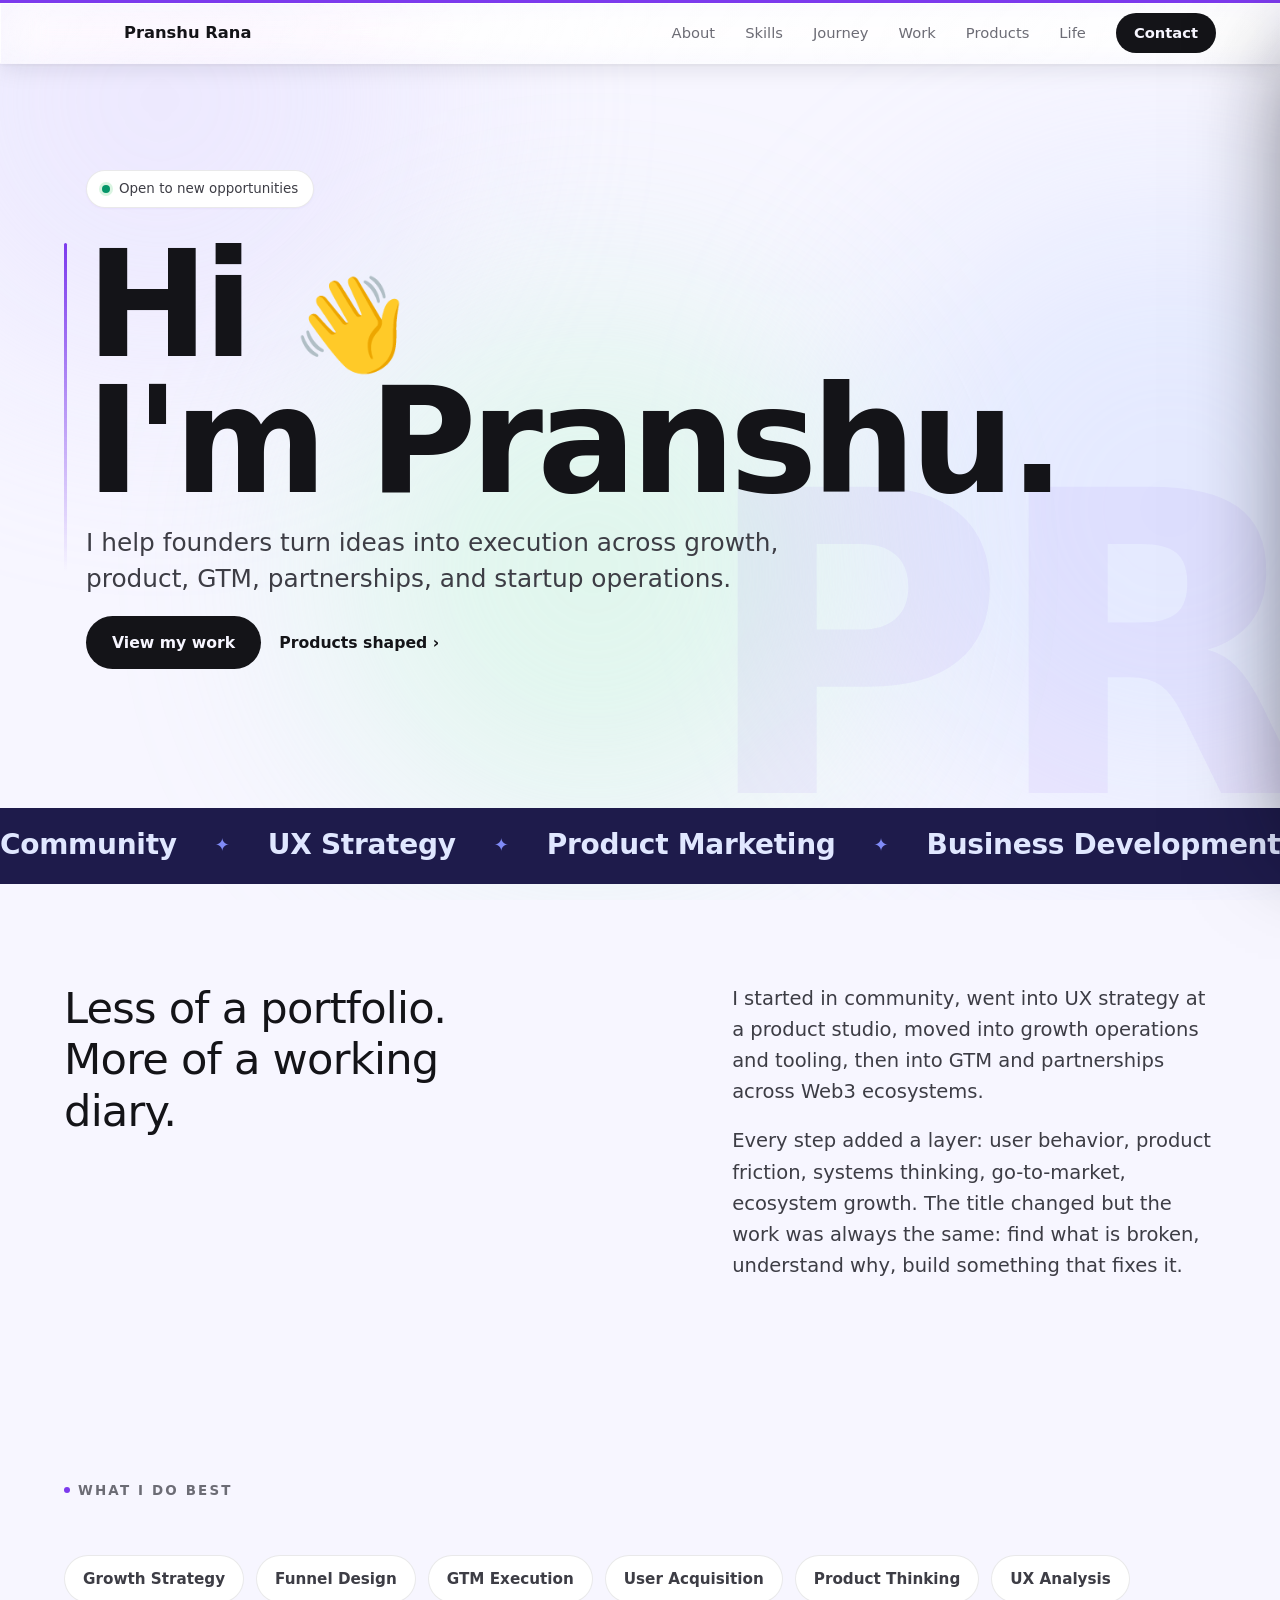
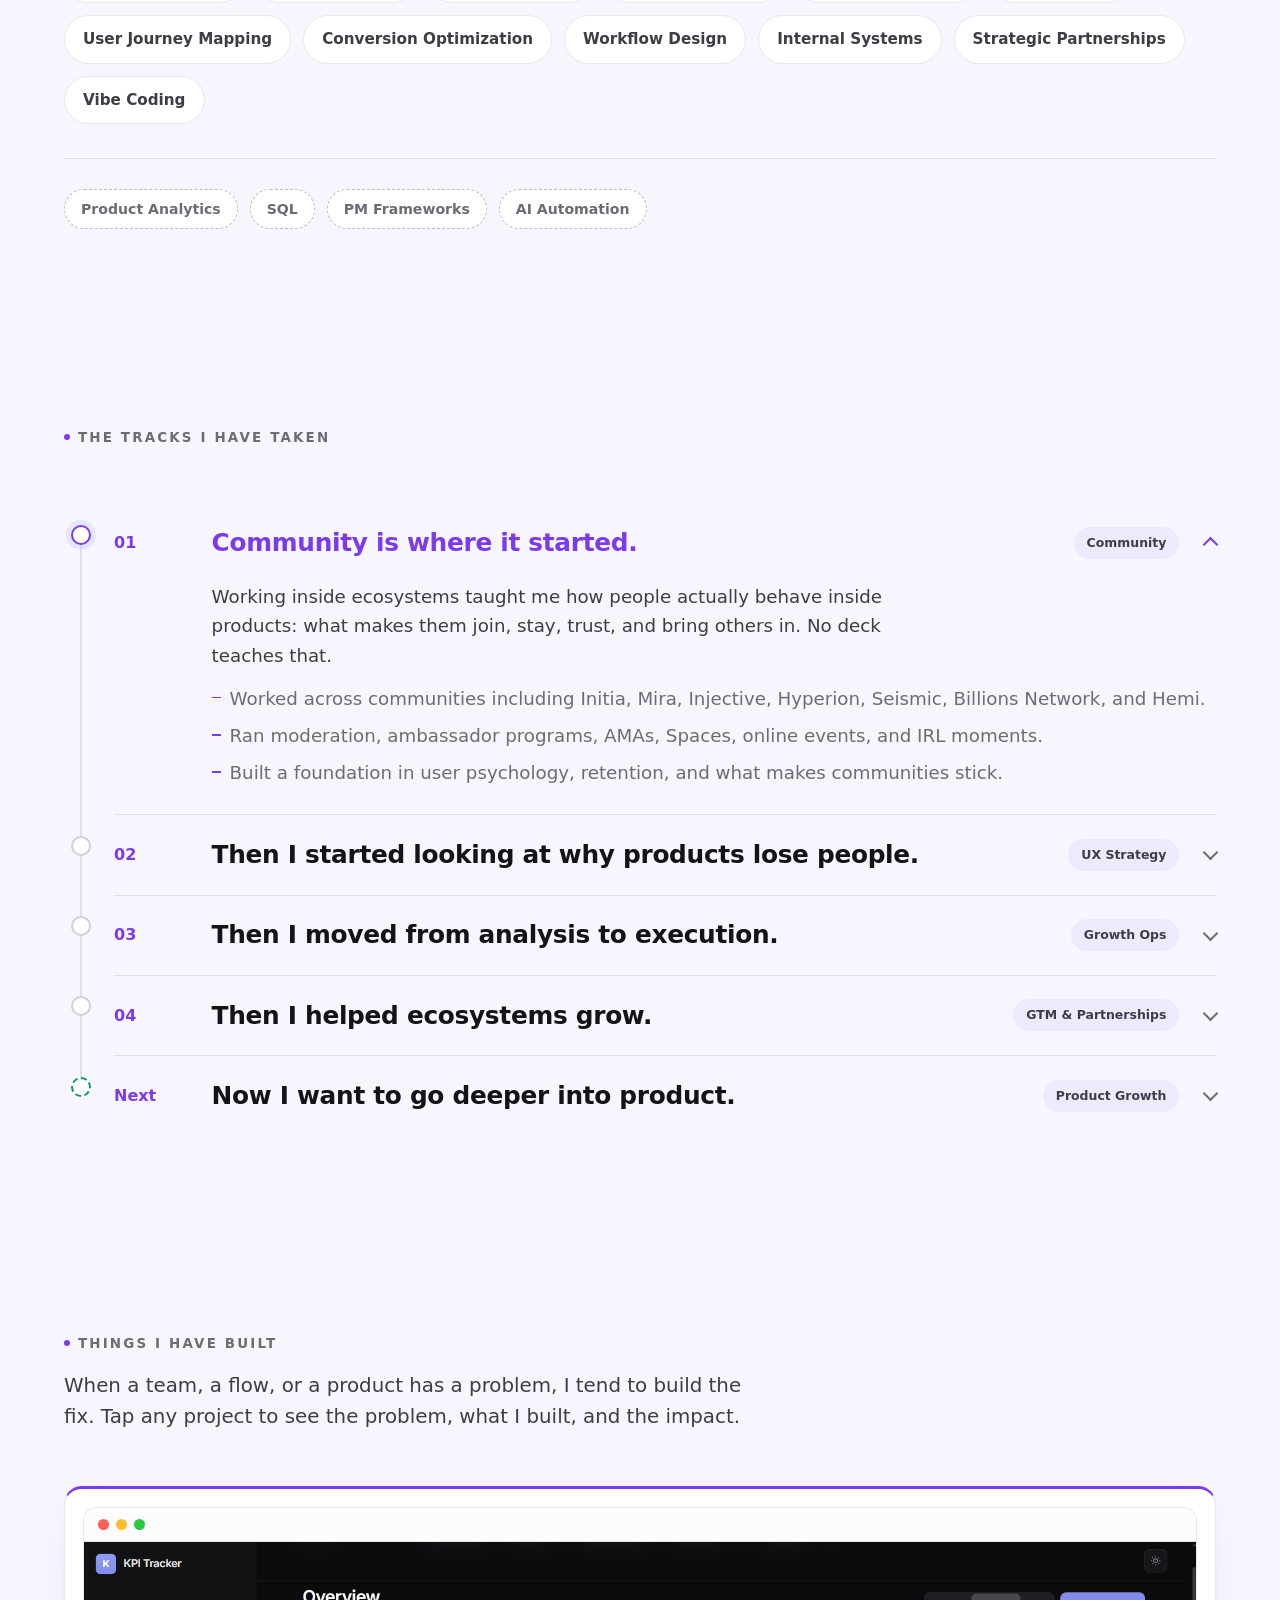
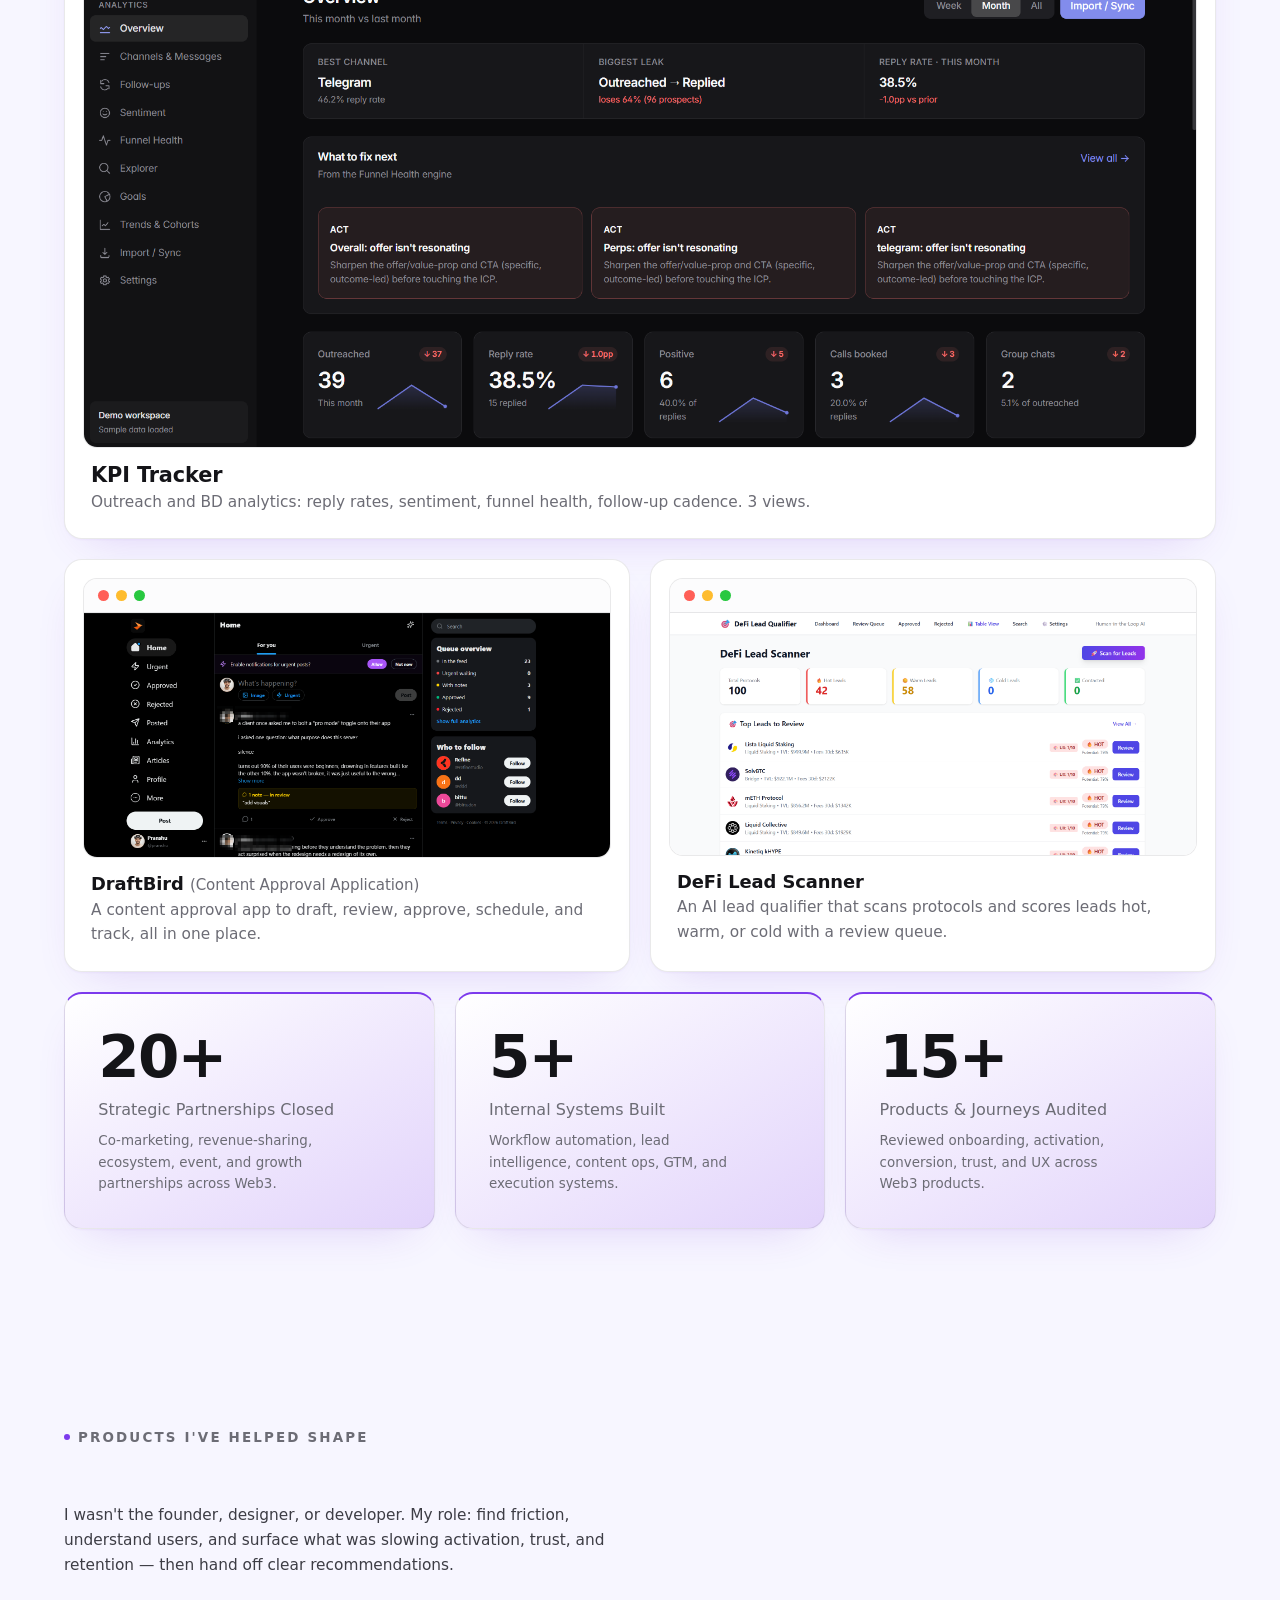
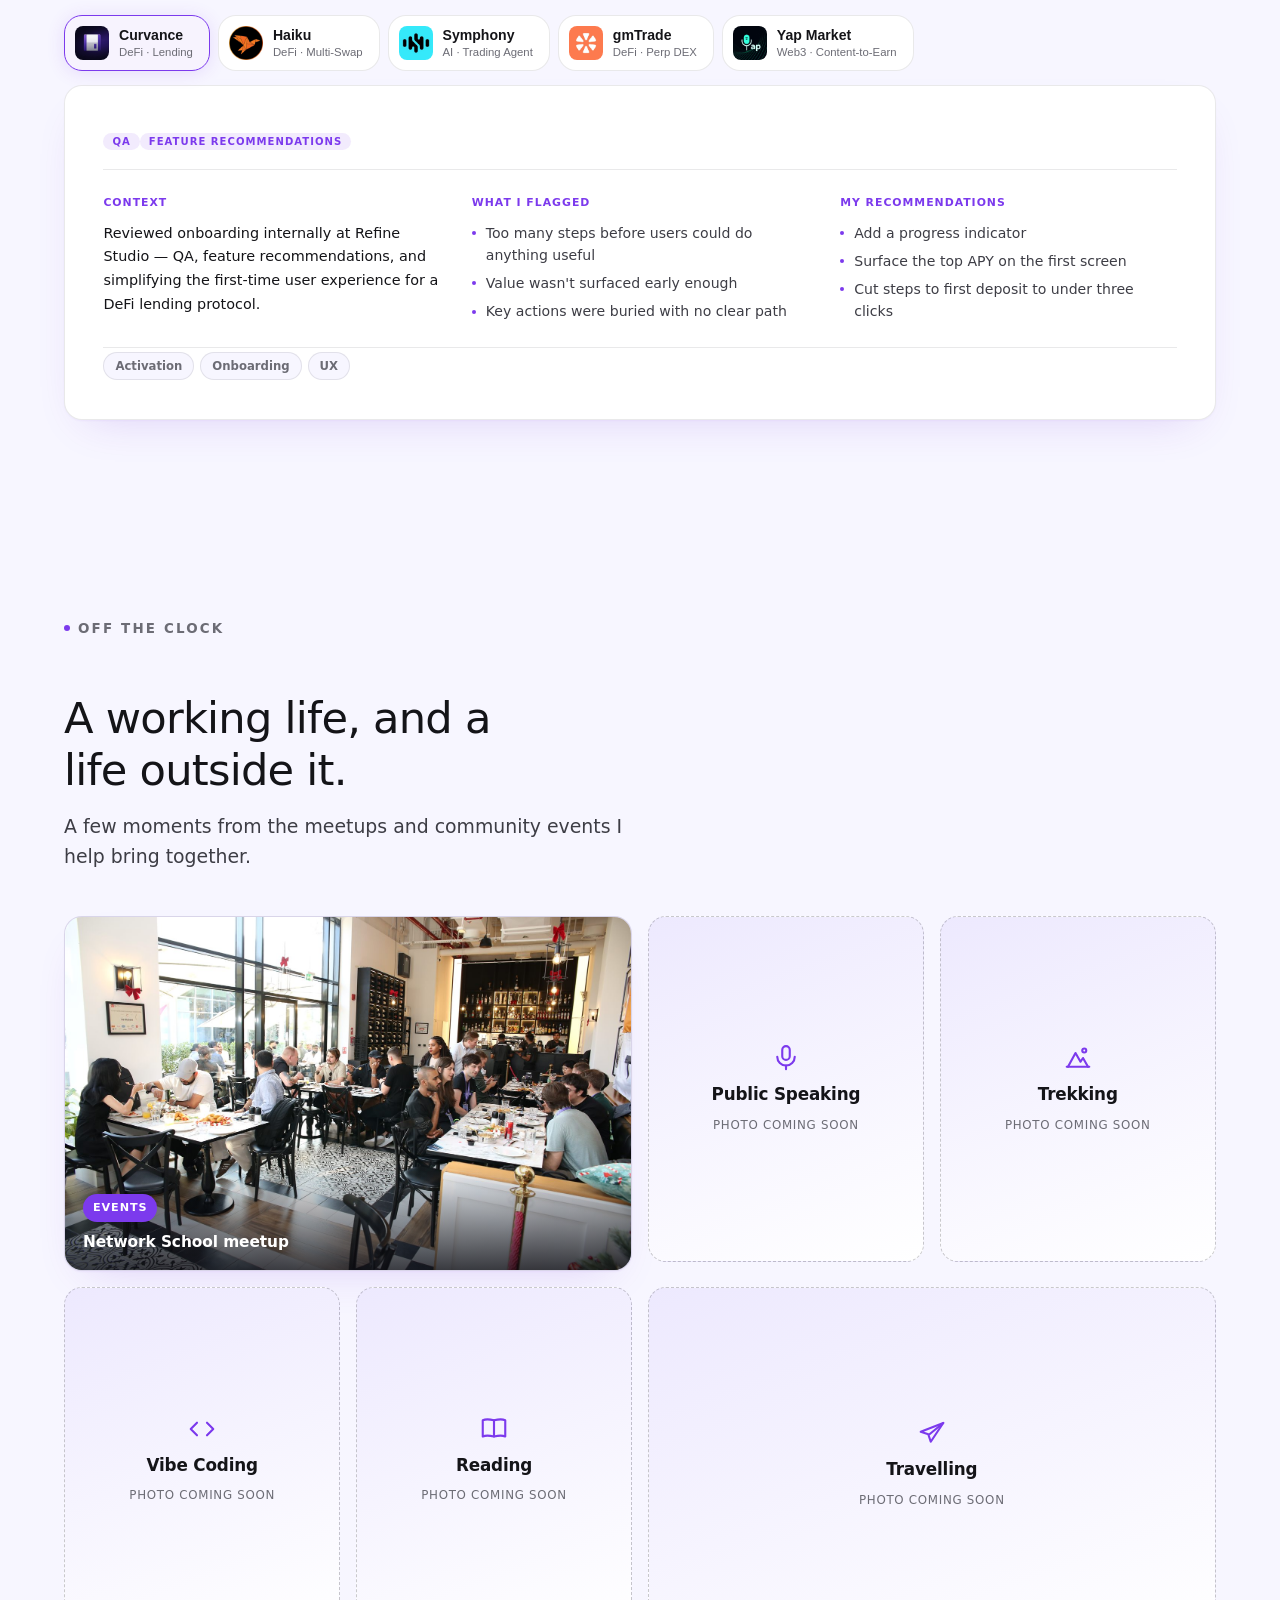
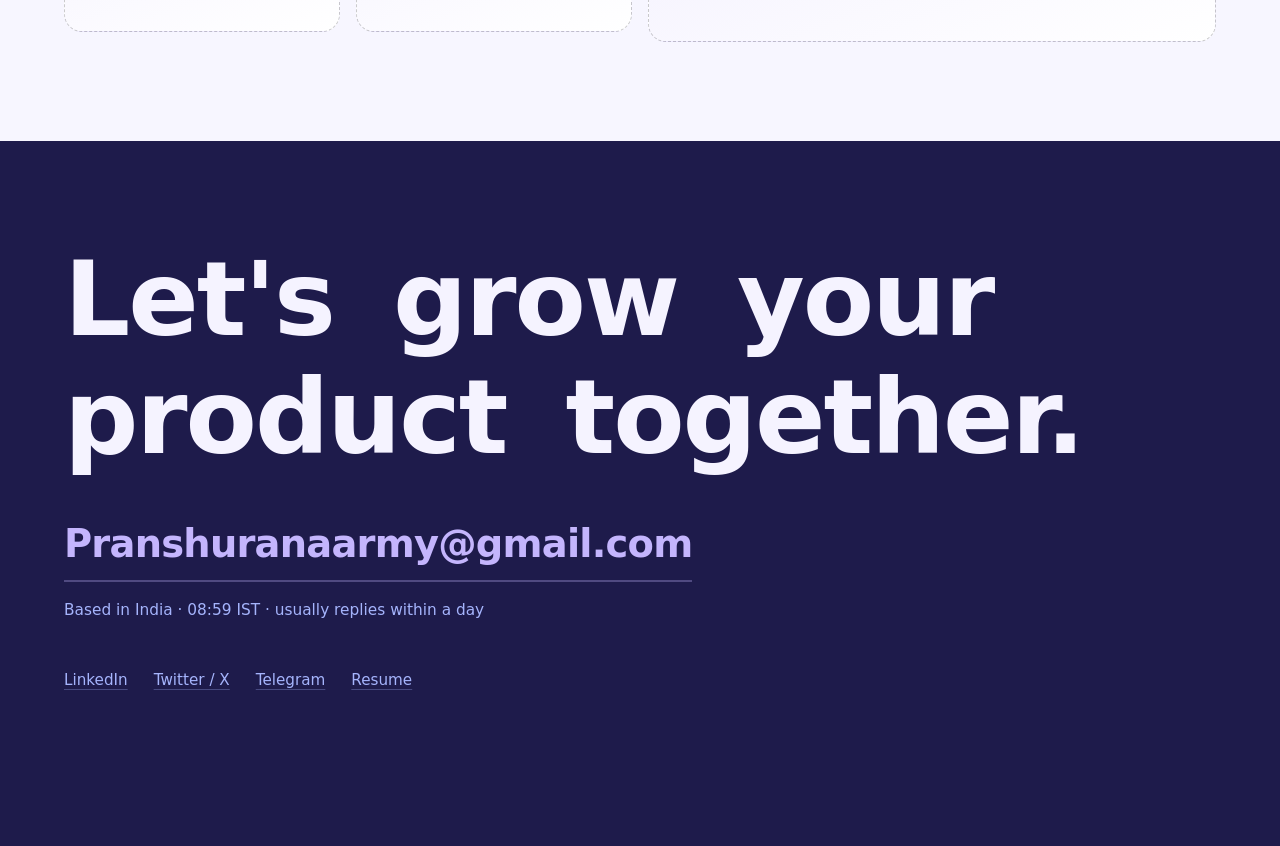
==== commit b52b6f13: "Add Telegram link to contact section Co-Authored-By: Claude Sonnet 4.6 <noreply@anthropic.com>" ====
--- a/index.html
+++ b/index.html
@@ -507,6 +507,7 @@
             <a href="https://x.com/pranshu_rana_" target="_blank" rel="noopener"
               >Twitter / X</a
             >
+            <a href="https://t.me/RANAPRANSHU" target="_blank" rel="noopener">Telegram</a>
             <a href="#" target="_blank" rel="noopener">Resume</a>
           </div>
         </div>
